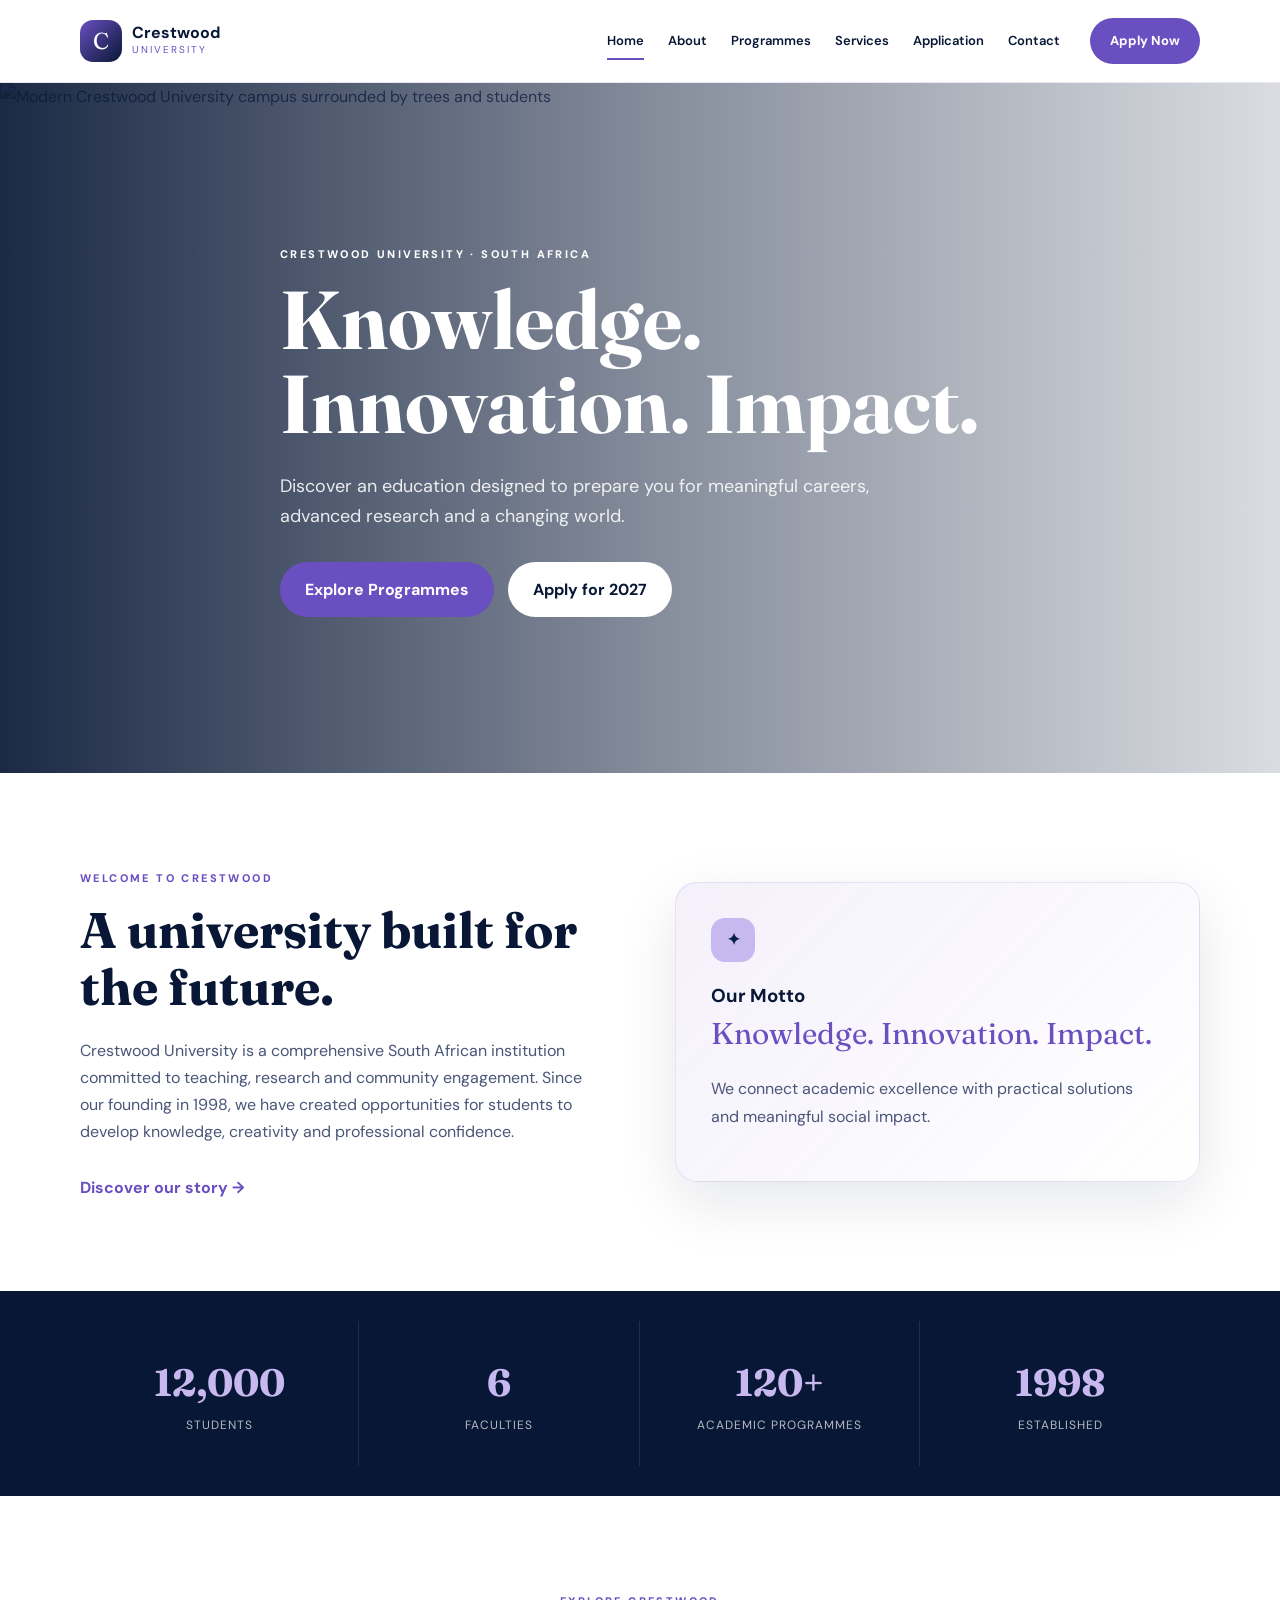
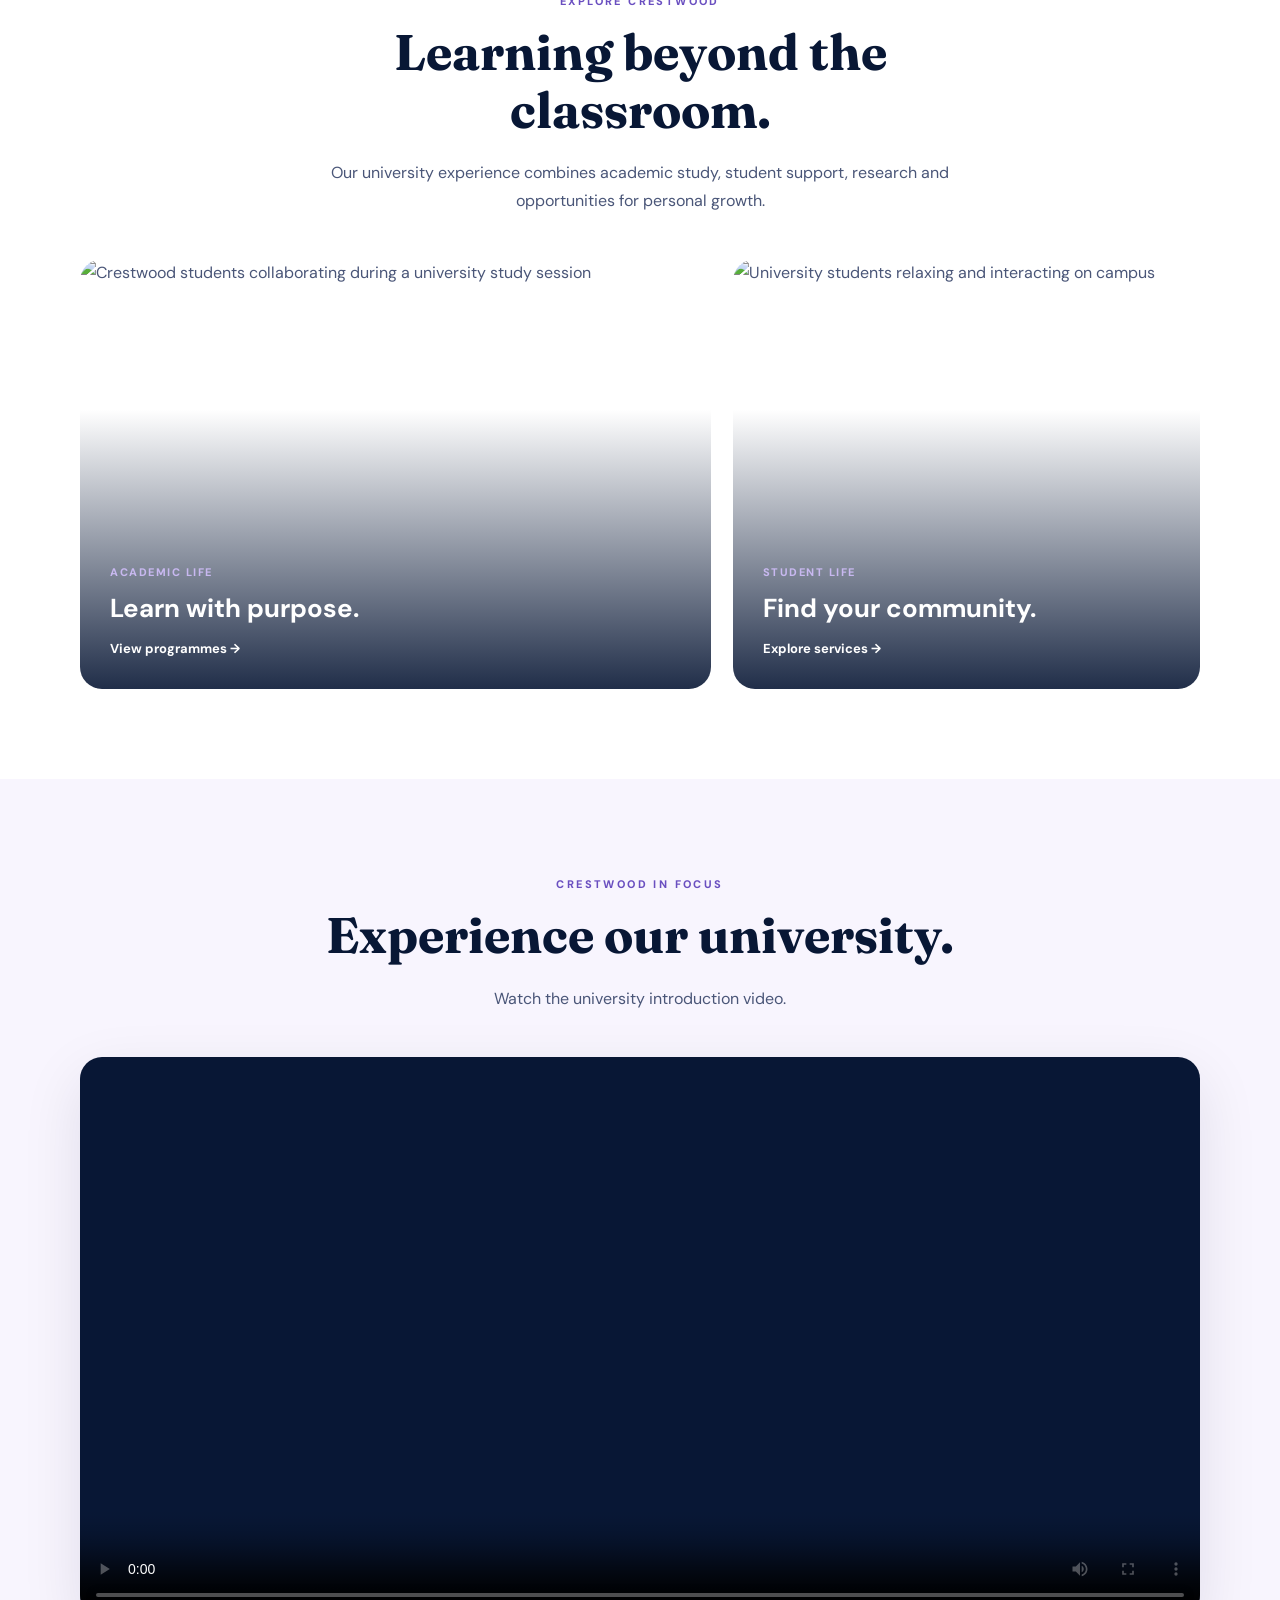
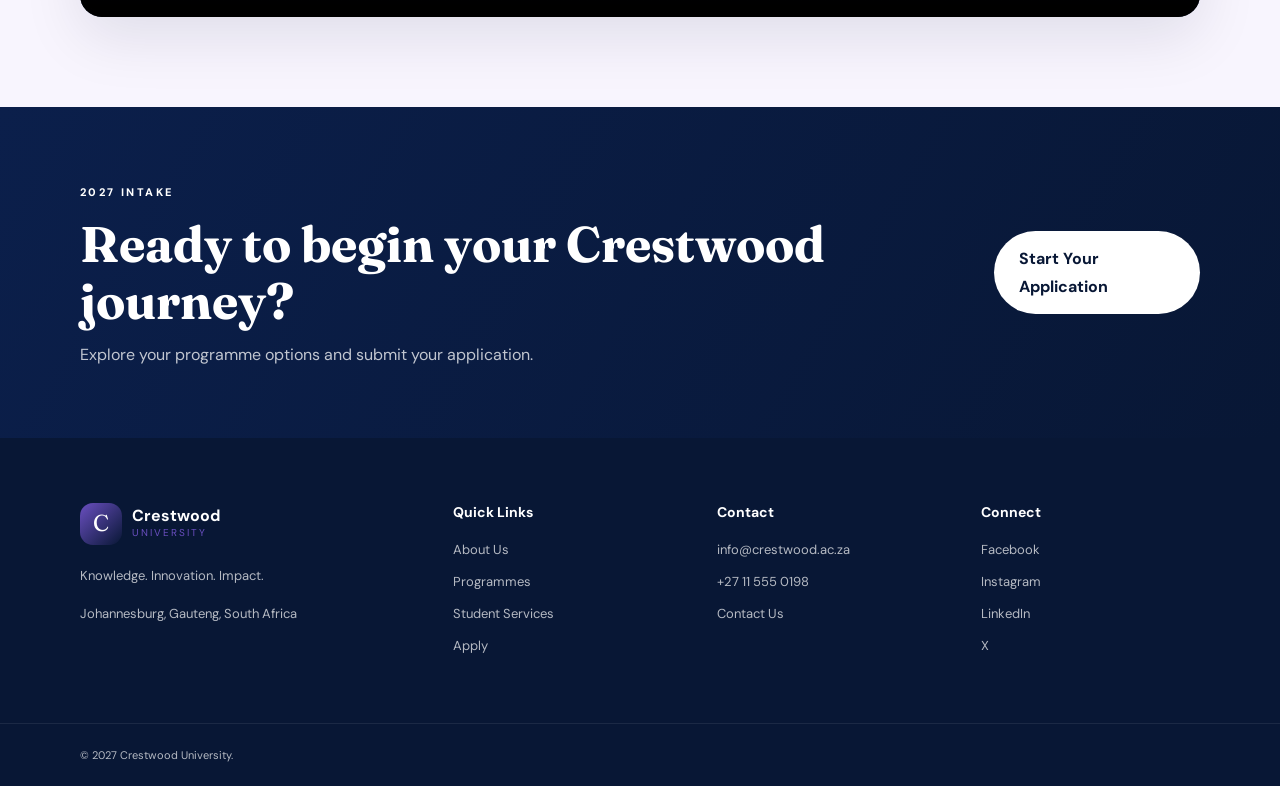
==== index.html @ b8f3748f "Remove fictional wording from visible site copy" ====
<!DOCTYPE html>
<html lang="en">
<head>
    <meta charset="UTF-8">
    <meta name="viewport" content="width=device-width, initial-scale=1.0">
    <meta name="description" content="Crestwood University - Knowledge. Innovation. Impact.">
    <title>Crestwood University | Home</title>
    <link rel="stylesheet" href="style.css">
</head>
<body>

<header class="site-header">
    <div class="container nav-container">
        <a href="index.html" class="logo">
            <span class="logo-mark">C</span>
            <span>
                <strong>Crestwood</strong>
                <small>University</small>
            </span>
        </a>

        <nav class="main-nav" aria-label="Main navigation">
            <a href="index.html" class="active">Home</a>
            <a href="about.html">About</a>
            <a href="programmes.html">Programmes</a>
            <a href="services.html">Services</a>
            <a href="application.html">Application</a>
            <a href="contact.html">Contact</a>
        </nav>

        <a href="application.html" class="nav-cta">Apply Now</a>
    </div>
</header>

<main>

    <section class="hero">
        <img src="media/campus-hero.jpg" alt="Modern Crestwood University campus surrounded by trees and students">
        <div class="hero-overlay"></div>
        <div class="container hero-content">
            <span class="eyebrow">CRESTWOOD UNIVERSITY · SOUTH AFRICA</span>
            <h1>Knowledge.<br>Innovation. Impact.</h1>
            <p>Discover an education designed to prepare you for meaningful careers, advanced research and a changing world.</p>
            <div class="hero-actions">
                <a href="programmes.html" class="button button-primary">Explore Programmes</a>
                <a href="application.html" class="button button-light">Apply for 2027</a>
            </div>
        </div>
    </section>

    <section class="intro-section section-padding">
        <div class="container two-column">
            <div>
                <span class="eyebrow purple-text">WELCOME TO CRESTWOOD</span>
                <h2>A university built for the future.</h2>
                <p>Crestwood University is a comprehensive South African institution committed to teaching, research and community engagement. Since our founding in 1998, we have created opportunities for students to develop knowledge, creativity and professional confidence.</p>
                <a href="about.html" class="text-link">Discover our story →</a>
            </div>

            <div class="glass-card highlight-card">
                <span class="card-icon">✦</span>
                <h3>Our Motto</h3>
                <p class="large-text">Knowledge. Innovation. Impact.</p>
                <p>We connect academic excellence with practical solutions and meaningful social impact.</p>
            </div>
        </div>
    </section>

    <section class="stats-section">
        <div class="container stats-grid">
            <div class="stat-card">
                <strong>12,000</strong>
                <span>Students</span>
            </div>
            <div class="stat-card">
                <strong>6</strong>
                <span>Faculties</span>
            </div>
            <div class="stat-card">
                <strong>120+</strong>
                <span>Academic Programmes</span>
            </div>
            <div class="stat-card">
                <strong>1998</strong>
                <span>Established</span>
            </div>
        </div>
    </section>

    <section class="section-padding">
        <div class="container">
            <div class="section-heading">
                <span class="eyebrow purple-text">EXPLORE CRESTWOOD</span>
                <h2>Learning beyond the classroom.</h2>
                <p>Our university experience combines academic study, student support, research and opportunities for personal growth.</p>
            </div>

            <div class="image-grid">
                <article class="image-card large-image-card">
                    <img src="media/students-programmes.jpg" alt="Crestwood students collaborating during a university study session">
                    <div class="image-card-content">
                        <span>Academic Life</span>
                        <h3>Learn with purpose.</h3>
                        <a href="programmes.html">View programmes →</a>
                    </div>
                </article>

                <article class="image-card">
                    <img src="media/student-services.jpg" alt="University students relaxing and interacting on campus">
                    <div class="image-card-content">
                        <span>Student Life</span>
                        <h3>Find your community.</h3>
                        <a href="services.html">Explore services →</a>
                    </div>
                </article>
            </div>
        </div>
    </section>

    <section class="video-section section-padding">
        <div class="container">
            <div class="section-heading">
                <span class="eyebrow purple-text">CRESTWOOD IN FOCUS</span>
                <h2>Experience our university.</h2>
                <p>Watch the university introduction video.</p>
            </div>

            <div class="video-wrapper">
                <video controls poster="media/campus-hero.jpg">
                    <source src="media/crestwood-intro.mp4" type="video/mp4">
                    Your browser does not support HTML5 video. Please use a modern browser to view this content.
                </video>
            </div>
        </div>
    </section>

    <section class="cta-section">
        <div class="container cta-content">
            <div>
                <span class="eyebrow">2027 INTAKE</span>
                <h2>Ready to begin your Crestwood journey?</h2>
                <p>Explore your programme options and submit your application.</p>
            </div>
            <a href="application.html" class="button button-light">Start Your Application</a>
        </div>
    </section>

</main>

<footer class="site-footer">
    <div class="container footer-grid">
        <div>
            <a href="index.html" class="logo footer-logo">
                <span class="logo-mark">C</span>
                <span>
                    <strong>Crestwood</strong>
                    <small>University</small>
                </span>
            </a>
            <p>Knowledge. Innovation. Impact.</p>
            <p>Johannesburg, Gauteng, South Africa</p>
        </div>

        <div>
            <h3>Quick Links</h3>
            <a href="about.html">About Us</a>
            <a href="programmes.html">Programmes</a>
            <a href="services.html">Student Services</a>
            <a href="application.html">Apply</a>
        </div>

        <div>
            <h3>Contact</h3>
            <a href="mailto:info@crestwood.ac.za">info@crestwood.ac.za</a>
            <a href="tel:+27115550198">+27 11 555 0198</a>
            <a href="contact.html">Contact Us</a>
        </div>

        <div>
            <h3>Connect</h3>
            <a href="#" aria-label="Crestwood University Facebook">Facebook</a>
            <a href="#" aria-label="Crestwood University Instagram">Instagram</a>
            <a href="#" aria-label="Crestwood University LinkedIn">LinkedIn</a>
            <a href="#" aria-label="Crestwood University X">X</a>
        </div>
    </div>

    <div class="footer-bottom">
        <div class="container">
            <p>&copy; 2027 Crestwood University.</p>
        </div>
    </div>
</footer>

<script src="script.js"></script>
</body>
</html>
---- style.css ----
@import url('https://fonts.googleapis.com/css2?family=DM+Sans:wght@400;500;600;700;800&family=Fraunces:opsz,wght@9..144,600;9..144,700&display=swap');

:root {
    --navy-900: #081735;
    --navy-800: #0B1F4B;
    --navy-700: #1B3A80;

    --lilac-300: #C8B8F0;
    --lilac-200: #DDD2F7;
    --lilac-100: #EFEAFB;
    --lilac-50: #F8F5FE;

    --violet-600: #6A4FC0;
    --white: #FFFFFF;
    --muted: #4A5678;
    --error: #9E1A2D;
    --error-bg: #FDF2F2;
    --success: #12643E;
    --success-bg: #F0FDF4;

    --font-serif: "Fraunces", Georgia, serif;
    --font-sans: "DM Sans", -apple-system, BlinkMacSystemFont, "Segoe UI", Roboto, sans-serif;

    --text: var(--muted);
    --border: rgba(106, 79, 192, 0.14);
    --shadow: 0 20px 60px rgba(8, 23, 53, 0.10);
    --radius: 22px;
    --transition: 0.3s ease;
}

* {
    margin: 0;
    padding: 0;
    box-sizing: border-box;
}

html {
    scroll-behavior: smooth;
}

body {
    font-family: var(--font-sans);
    color: var(--text);
    background: var(--white);
    line-height: 1.7;
}

img {
    display: block;
    width: 100%;
}

a {
    color: inherit;
    text-decoration: none;
}

button,
input,
select,
textarea {
    font: inherit;
}

.container {
    width: min(1120px, calc(100% - 40px));
    margin: 0 auto;
}

.site-header {
    position: sticky;
    top: 0;
    z-index: 1000;
    background: rgba(255, 255, 255, 0.92);
    backdrop-filter: blur(18px);
    border-bottom: 1px solid var(--border);
}

.nav-container {
    min-height: 82px;
    display: flex;
    align-items: center;
    gap: 30px;
}

.logo {
    display: flex;
    align-items: center;
    gap: 10px;
    color: var(--navy-900);
    margin-right: auto;
}

.logo-mark {
    width: 42px;
    height: 42px;
    display: grid;
    place-items: center;
    border-radius: 13px;
    color: var(--white);
    background: linear-gradient(135deg, var(--violet-600), var(--navy-900));
    font-family: var(--font-serif);
    font-size: 23px;
}

.logo strong,
.logo small {
    display: block;
}

.logo strong {
    font-size: 16px;
    line-height: 1.1;
}

.logo small {
    font-size: 10px;
    text-transform: uppercase;
    letter-spacing: 2px;
    color: var(--violet-600);
}

.main-nav {
    display: flex;
    align-items: center;
    gap: 24px;
}

.main-nav a {
    font-size: 13px;
    font-weight: 600;
    color: var(--navy-900);
    position: relative;
    padding: 30px 0;
}

.main-nav a::after {
    content: "";
    position: absolute;
    left: 0;
    right: 0;
    bottom: 22px;
    height: 2px;
    background: var(--violet-600);
    transform: scaleX(0);
    transition: var(--transition);
}

.main-nav a:hover::after,
.main-nav a.active::after {
    transform: scaleX(1);
}

.nav-cta,
.button {
    display: inline-flex;
    align-items: center;
    justify-content: center;
    border-radius: 999px;
    font-weight: 700;
    transition: var(--transition);
    cursor: pointer;
}

.nav-cta {
    background: var(--violet-600);
    color: var(--white);
    padding: 12px 20px;
    font-size: 13px;
}

.nav-cta:hover,
.button-primary:hover {
    background: var(--navy-800);
    transform: translateY(-2px);
}

.hero {
    position: relative;
    min-height: 690px;
    display: flex;
    align-items: center;
    overflow: hidden;
}

.hero > img {
    position: absolute;
    inset: 0;
    width: 100%;
    height: 100%;
    object-fit: cover;
}

.hero-overlay {
    position: absolute;
    inset: 0;
    background: linear-gradient(90deg, rgba(8, 23, 53, 0.92), rgba(8, 23, 53, 0.5), rgba(8, 23, 53, 0.15));
}

.hero-content {
    position: relative;
    z-index: 2;
    color: var(--white);
    max-width: 720px;
}

.eyebrow {
    display: inline-block;
    margin-bottom: 14px;
    font-size: 11px;
    font-weight: 800;
    letter-spacing: 2.4px;
    text-transform: uppercase;
}

.purple-text {
    color: var(--violet-600);
}

.hero h1,
.page-hero h1 {
    font-family: var(--font-serif);
    font-size: clamp(48px, 7vw, 82px);
    line-height: 1.03;
    margin-bottom: 24px;
}

.hero p {
    max-width: 620px;
    font-size: 18px;
    color: rgba(255, 255, 255, 0.88);
    margin-bottom: 30px;
}

.hero-actions,
.form-actions {
    display: flex;
    flex-wrap: wrap;
    gap: 14px;
}

.button {
    padding: 14px 25px;
    border: 0;
}

.button-primary {
    color: var(--white);
    background: var(--violet-600);
}

.button-light {
    color: var(--navy-900);
    background: var(--white);
}

.button-secondary {
    color: var(--navy-900);
    background: var(--lilac-50);
}

.button-secondary:hover {
    background: var(--lilac-300);
}

.section-padding {
    padding: 90px 0;
}

.intro-section {
    background: var(--white);
}

.two-column {
    display: grid;
    grid-template-columns: 1fr 1fr;
    gap: 70px;
    align-items: center;
}

h2 {
    color: var(--navy-900);
    font-family: var(--font-serif);
    font-size: clamp(34px, 4vw, 50px);
    line-height: 1.15;
    margin-bottom: 20px;
}

h3 {
    color: var(--navy-900);
    line-height: 1.3;
}

p {
    margin-bottom: 16px;
}

.text-link {
    display: inline-block;
    color: var(--violet-600);
    font-weight: 700;
    margin-top: 12px;
}

.glass-card {
    background: rgba(255, 255, 255, 0.65);
    border: 1px solid rgba(106, 79, 192, 0.15);
    box-shadow: var(--shadow);
    backdrop-filter: blur(18px);
    border-radius: var(--radius);
    padding: 35px;
}

.highlight-card {
    background: linear-gradient(135deg, rgba(243, 239, 251, 0.9), rgba(255, 255, 255, 0.8));
}

.card-icon {
    display: inline-grid;
    place-items: center;
    width: 44px;
    height: 44px;
    border-radius: 14px;
    background: var(--lilac-300);
    color: var(--navy-800);
    font-weight: 800;
    margin-bottom: 22px;
}

.large-text {
    color: var(--violet-600);
    font-family: var(--font-serif);
    font-size: 30px;
}

.stats-section {
    padding: 30px 0;
    background: var(--navy-900);
}

.stats-grid {
    display: grid;
    grid-template-columns: repeat(4, 1fr);
    gap: 1px;
}

.stat-card {
    text-align: center;
    color: var(--white);
    padding: 30px;
    border-right: 1px solid rgba(255, 255, 255, 0.1);
}

.stat-card:last-child {
    border-right: 0;
}

.stat-card strong,
.stat-card span {
    display: block;
}

.stat-card strong {
    font-family: var(--font-serif);
    font-size: 38px;
    color: var(--lilac-300);
}

.stat-card span {
    font-size: 12px;
    text-transform: uppercase;
    letter-spacing: 1px;
    color: rgba(255, 255, 255, 0.7);
}

.section-heading {
    max-width: 700px;
    margin: 0 auto 45px;
    text-align: center;
}

.left-heading {
    text-align: left;
    margin-left: 0;
    margin-bottom: 30px;
}

.image-grid {
    display: grid;
    grid-template-columns: 1.35fr 1fr;
    gap: 22px;
}

.image-card {
    position: relative;
    min-height: 430px;
    overflow: hidden;
    border-radius: var(--radius);
}

.image-card img {
    height: 100%;
    object-fit: cover;
    transition: transform 0.5s ease;
}

.image-card:hover img {
    transform: scale(1.04);
}

.image-card::after {
    content: "";
    position: absolute;
    inset: 0;
    background: linear-gradient(transparent 35%, rgba(8, 23, 53, 0.9));
}

.image-card-content {
    position: absolute;
    z-index: 2;
    left: 30px;
    right: 30px;
    bottom: 28px;
    color: var(--white);
}

.image-card-content span {
    color: var(--lilac-300);
    font-size: 11px;
    text-transform: uppercase;
    letter-spacing: 1.5px;
    font-weight: 800;
}

.image-card-content h3 {
    color: var(--white);
    font-size: 26px;
    margin: 8px 0;
}

.image-card-content a {
    font-size: 13px;
    font-weight: 700;
}

.video-section {
    background: var(--lilac-50);
}

.video-wrapper {
    overflow: hidden;
    border-radius: var(--radius);
    box-shadow: var(--shadow);
    background: var(--navy-900);
}

.video-wrapper video {
    width: 100%;
    display: block;
    max-height: 600px;
}

.cta-section {
    background: linear-gradient(120deg, var(--navy-800), var(--navy-900));
    color: var(--white);
    padding: 70px 0;
}

.cta-content {
    display: flex;
    align-items: center;
    justify-content: space-between;
    gap: 40px;
}

.cta-content h2 {
    color: var(--white);
    margin-bottom: 10px;
}

.cta-content p {
    color: rgba(255, 255, 255, 0.75);
    margin-bottom: 0;
}

.page-hero {
    padding: 130px 0 110px;
    color: var(--white);
    background:
            radial-gradient(circle at 80% 20%, rgba(217, 200, 243, 0.35), transparent 30%),
            linear-gradient(135deg, var(--navy-900), var(--navy-800));
}

.page-hero h1 {
    font-size: clamp(44px, 6vw, 70px);
    max-width: 850px;
}

.page-hero p {
    max-width: 650px;
    color: rgba(255, 255, 255, 0.78);
    font-size: 17px;
}

.rounded-image {
    overflow: hidden;
    border-radius: var(--radius);
    box-shadow: var(--shadow);
}

.rounded-image img {
    aspect-ratio: 4 / 3;
    object-fit: cover;
}

.soft-section {
    background: var(--lilac-50);
}

.mission-grid,
.faculty-grid,
.card-grid {
    display: grid;
    gap: 22px;
}

.mission-grid {
    grid-template-columns: repeat(3, 1fr);
}

.faculty-grid {
    grid-template-columns: repeat(3, 1fr);
}

.faculty-card {
    padding: 30px;
    border: 1px solid var(--border);
    border-radius: var(--radius);
    background: var(--white);
    transition: var(--transition);
}

.faculty-card:hover,
.service-card:hover {
    transform: translateY(-5px);
    box-shadow: var(--shadow);
}

.faculty-card span,
.service-number {
    color: var(--violet-600);
    font-weight: 800;
    font-size: 12px;
}

.faculty-card h3 {
    margin: 18px 0 10px;
    font-size: 20px;
}

.faculty-card p {
    color: var(--muted);
    font-size: 14px;
}

.table-wrapper {
    overflow-x: auto;
    border-radius: var(--radius);
    box-shadow: var(--shadow);
}

table {
    width: 100%;
    border-collapse: collapse;
    background: var(--white);
    min-width: 850px;
}

caption {
    position: absolute;
    width: 1px;
    height: 1px;
    padding: 0;
    margin: -1px;
    overflow: hidden;
    clip: rect(0, 0, 0, 0);
    white-space: nowrap;
    border: 0;
}

th,
td {
    padding: 17px 18px;
    text-align: left;
    border-bottom: 1px solid var(--border);
}

th {
    background: var(--navy-900);
    color: var(--white);
    font-size: 12px;
    text-transform: uppercase;
    letter-spacing: 0.7px;
}

td {
    font-size: 14px;
}

tbody tr:hover {
    background: var(--lilac-50);
}

.four-columns {
    grid-template-columns: repeat(4, 1fr);
}

.service-grid {
    display: grid;
    grid-template-columns: repeat(3, 1fr);
    gap: 22px;
}

.service-card {
    padding: 35px;
    border-radius: var(--radius);
    background: var(--white);
    border: 1px solid var(--border);
    transition: var(--transition);
}

.service-card h3 {
    margin: 14px 0;
}

.service-card p {
    color: var(--muted);
    font-size: 14px;
}

.service-card a {
    color: var(--violet-600);
    font-size: 13px;
    font-weight: 700;
}

.external-links-section {
    background: var(--white);
}

.link-list {
    display: grid;
    gap: 12px;
}

.link-list a {
    display: flex;
    align-items: center;
    justify-content: space-between;
    padding: 22px 25px;
    border-radius: 15px;
    background: var(--lilac-50);
    color: var(--navy-900);
    font-weight: 700;
    transition: var(--transition);
}

.link-list a:hover {
    background: var(--lilac-300);
    transform: translateX(5px);
}

.application-layout {
    display: grid;
    grid-template-columns: 0.75fr 1.25fr;
    gap: 45px;
    align-items: start;
}

.application-intro > img {
    border-radius: var(--radius);
    aspect-ratio: 4 / 3;
    object-fit: cover;
    margin-bottom: 25px;
}

.check-list {
    list-style: none;
    display: grid;
    gap: 12px;
}

.check-list li {
    padding-left: 28px;
    position: relative;
}

.check-list li::before {
    content: "✓";
    position: absolute;
    left: 0;
    color: var(--violet-600);
    font-weight: 800;
}

.form-card {
    background: var(--white);
    border: 1px solid var(--border);
    border-radius: var(--radius);
    padding: 40px;
    box-shadow: var(--shadow);
}

fieldset {
    border: 0;
    padding: 0;
    margin: 0 0 35px;
}

legend {
    width: 100%;
    padding-bottom: 12px;
    margin-bottom: 22px;
    border-bottom: 1px solid var(--border);
    color: var(--navy-900);
    font-family: var(--font-serif);
    font-size: 25px;
    font-weight: 700;
}

.form-grid {
    display: grid;
    grid-template-columns: repeat(2, 1fr);
    gap: 20px;
}

.form-group {
    display: flex;
    flex-direction: column;
}

.full-width {
    grid-column: 1 / -1;
}

.form-group label,
.field-description {
    color: var(--navy-900);
    font-size: 13px;
    font-weight: 700;
    margin-bottom: 8px;
}

input,
select,
textarea {
    width: 100%;
    border: 1px solid rgba(8, 23, 53, 0.14);
    border-radius: 12px;
    padding: 13px 15px;
    background: #F8F5FE;
    color: var(--text);
    outline: none;
    transition: var(--transition);
}

input:focus,
select:focus,
textarea:focus {
    border-color: var(--violet-600);
    box-shadow: 0 0 0 4px rgba(106, 79, 192, 0.1);
}

textarea {
    resize: vertical;
}

.radio-group,
.checkbox-group {
    display: flex;
    flex-wrap: wrap;
    gap: 15px 25px;
}

.radio-group label,
.checkbox-group label {
    display: flex;
    align-items: center;
    gap: 8px;
    font-size: 14px;
    cursor: pointer;
}

.radio-group input,
.checkbox-group input {
    width: auto;
}

.error-message {
    min-height: 18px;
    color: #9E1A2D;
    font-size: 12px;
    margin-top: 5px;
}

.form-message {
    display: none;
    padding: 16px 18px;
    margin-bottom: 20px;
    border-radius: 12px;
    font-size: 14px;
    font-weight: 600;
}

.form-message.success {
    display: block;
    color: #12643E;
    background: #F0FDF4;
    border: 1px solid #C8B8F0;
}

.form-message.error {
    display: block;
    color: #9E1A2D;
    background: #FDF2F2;
    border: 1px solid #DDD2F7;
}

.contact-grid {
    display: grid;
    grid-template-columns: 1fr 1fr;
    gap: 70px;
    align-items: center;
}

.contact-details {
    display: grid;
    gap: 25px;
    margin-top: 35px;
}

.contact-details div {
    padding-bottom: 20px;
    border-bottom: 1px solid var(--border);
}

.contact-details span,
.contact-details strong,
.contact-details a {
    display: block;
}

.contact-details span {
    color: var(--violet-600);
    font-size: 11px;
    text-transform: uppercase;
    letter-spacing: 1.5px;
    font-weight: 800;
    margin-bottom: 5px;
}

.contact-details strong,
.contact-details a {
    color: var(--navy-900);
}

.contact-details a:hover {
    color: var(--violet-600);
}

.narrow-container {
    max-width: 850px;
}

.site-footer {
    background: var(--navy-900);
    color: rgba(255, 255, 255, 0.7);
    padding-top: 65px;
}

.footer-grid {
    display: grid;
    grid-template-columns: 1.5fr 1fr 1fr 1fr;
    gap: 45px;
    padding-bottom: 55px;
}

.footer-logo {
    color: var(--white);
    margin-bottom: 20px;
}

.site-footer h3 {
    color: var(--white);
    font-size: 14px;
    margin-bottom: 18px;
}

.site-footer p {
    font-size: 13px;
}

.site-footer > .container a:not(.logo) {
    display: block;
    font-size: 13px;
    margin-bottom: 10px;
}

.site-footer > .container a:not(.logo):hover {
    color: var(--lilac-300);
}

.footer-bottom {
    padding: 22px 0;
    border-top: 1px solid rgba(255, 255, 255, 0.08);
}

.footer-bottom p {
    margin: 0;
    font-size: 11px;
}

@media (max-width: 1000px) {
    .main-nav {
        gap: 14px;
    }

    .main-nav a {
        font-size: 12px;
    }

    .nav-container {
        gap: 18px;
    }

    .service-grid,
    .faculty-grid {
        grid-template-columns: repeat(2, 1fr);
    }

    .four-columns {
        grid-template-columns: repeat(2, 1fr);
    }

    .footer-grid {
        grid-template-columns: repeat(2, 1fr);
    }
}

@media (max-width: 760px) {
    .container {
        width: min(100% - 28px, 600px);
    }

    .site-header {
        position: relative;
    }

    .nav-container {
        flex-wrap: wrap;
        padding: 16px 0;
    }

    .logo {
        margin-right: auto;
    }

    .main-nav {
        order: 3;
        width: 100%;
        overflow-x: auto;
        justify-content: flex-start;
        padding-bottom: 3px;
    }

    .main-nav a {
        white-space: nowrap;
        padding: 8px 0;
    }

    .main-nav a::after {
        bottom: 0;
    }

    .nav-cta {
        padding: 10px 16px;
    }

    .hero {
        min-height: 610px;
    }

    .hero h1 {
        font-size: 50px;
    }

    .hero p {
        font-size: 16px;
    }

    .section-padding {
        padding: 65px 0;
    }

    .two-column,
    .contact-grid,
    .application-layout,
    .image-grid {
        grid-template-columns: 1fr;
        gap: 35px;
    }

    .stats-grid {
        grid-template-columns: repeat(2, 1fr);
    }

    .stat-card {
        border-bottom: 1px solid rgba(255, 255, 255, 0.1);
    }

    .mission-grid,
    .service-grid,
    .faculty-grid,
    .four-columns {
        grid-template-columns: 1fr;
    }

    .form-grid {
        grid-template-columns: 1fr;
    }

    .full-width {
        grid-column: auto;
    }

    .form-card {
        padding: 25px;
    }

    .cta-content {
        align-items: flex-start;
        flex-direction: column;
    }

    .footer-grid {
        grid-template-columns: 1fr;
        gap: 30px;
    }

    .page-hero {
        padding: 90px 0 80px;
    }

    .page-hero h1 {
        font-size: 48px;
    }
}

@media (max-width: 480px) {
    .hero h1 {
        font-size: 42px;
    }

    .hero-actions,
    .form-actions {
        flex-direction: column;
        align-items: stretch;
    }

    .button {
        width: 100%;
    }

    .stats-grid {
        grid-template-columns: 1fr;
    }

    .stat-card {
        border-right: 0;
    }

    .radio-group,
    .checkbox-group {
        flex-direction: column;
        gap: 12px;
    }
}
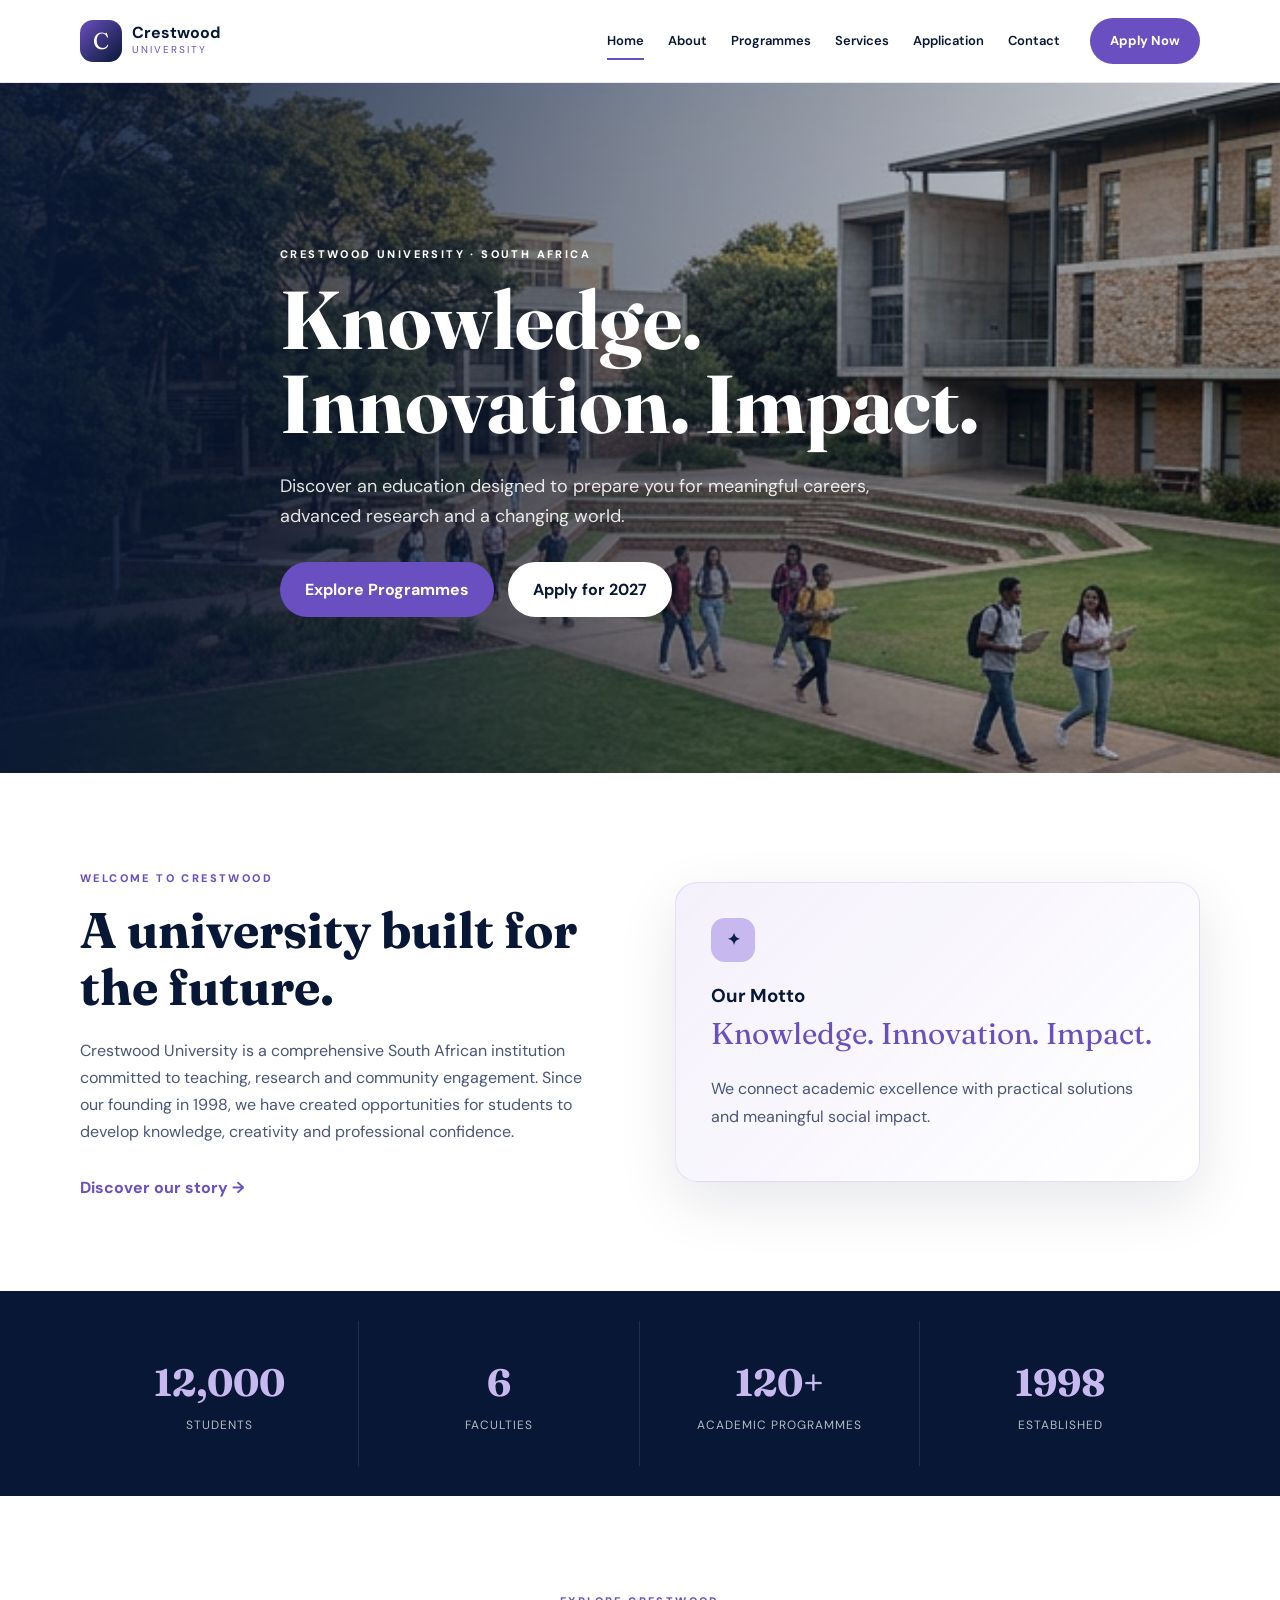
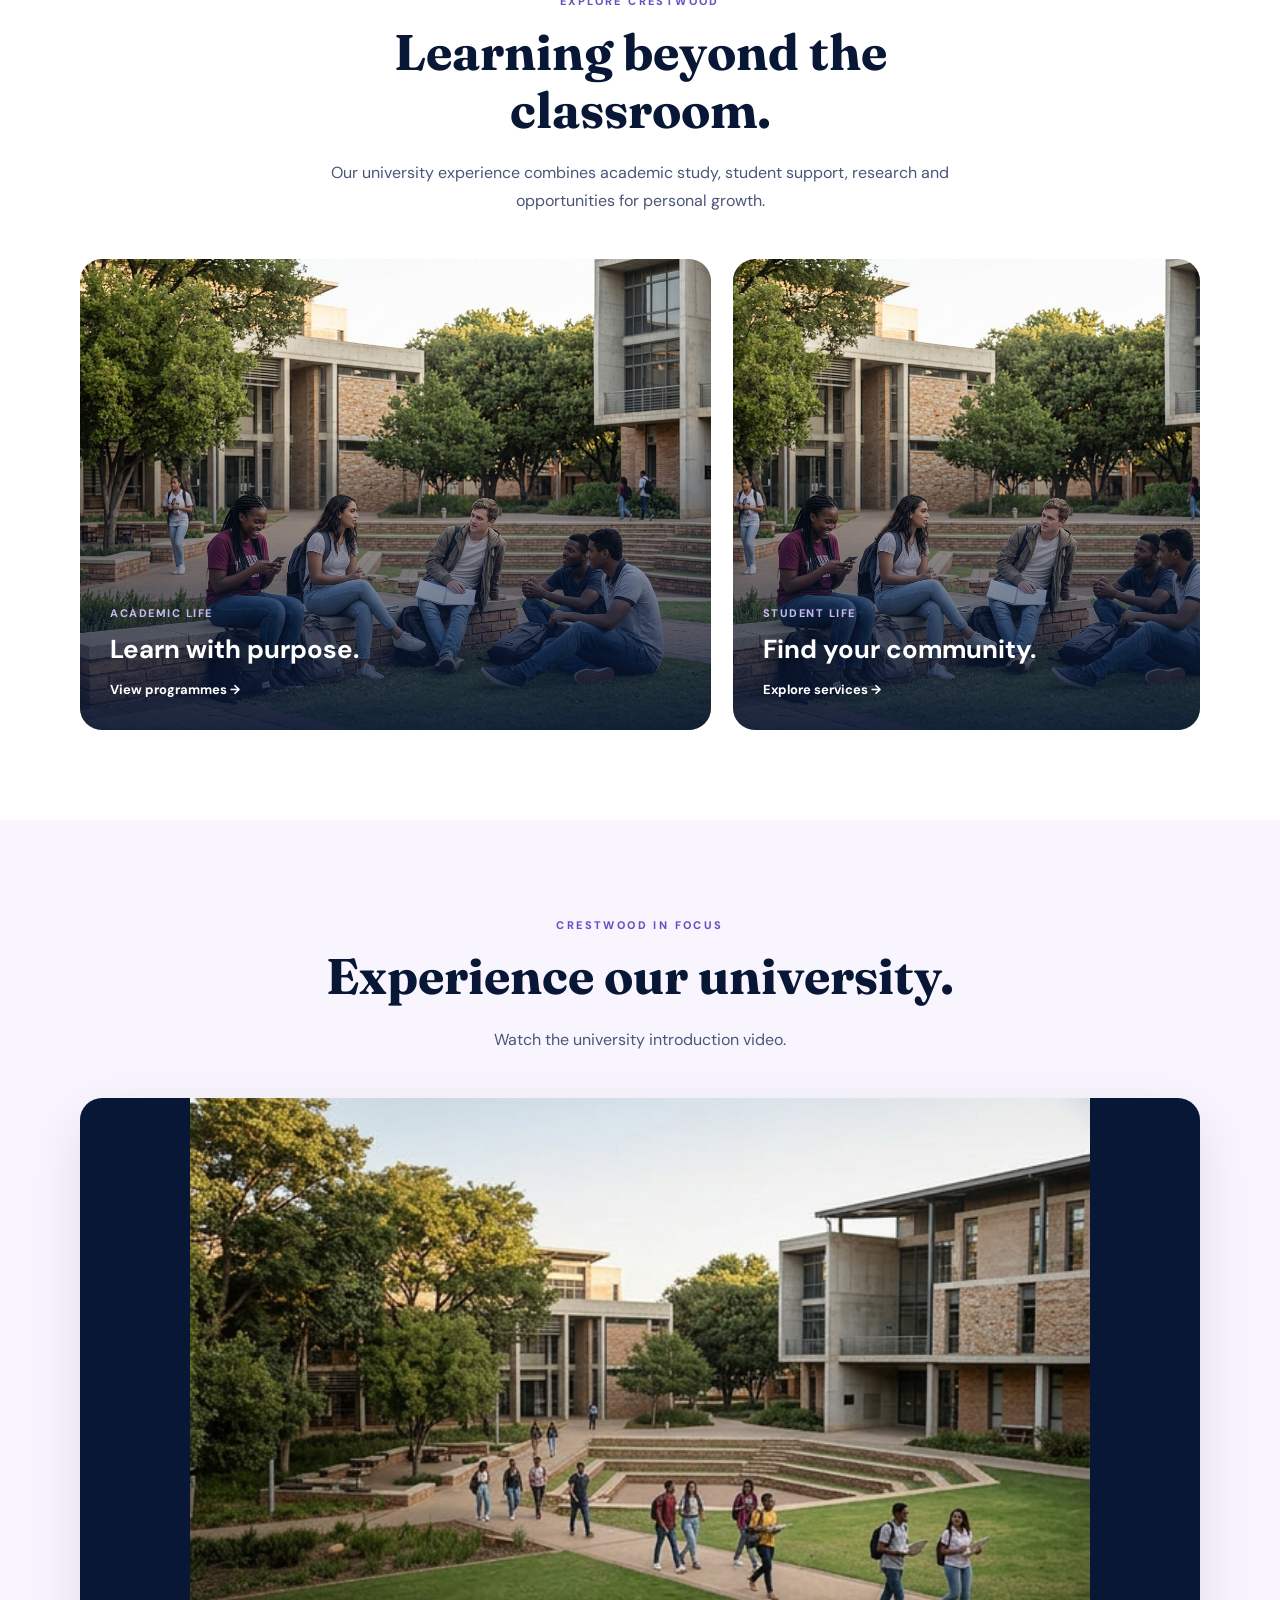
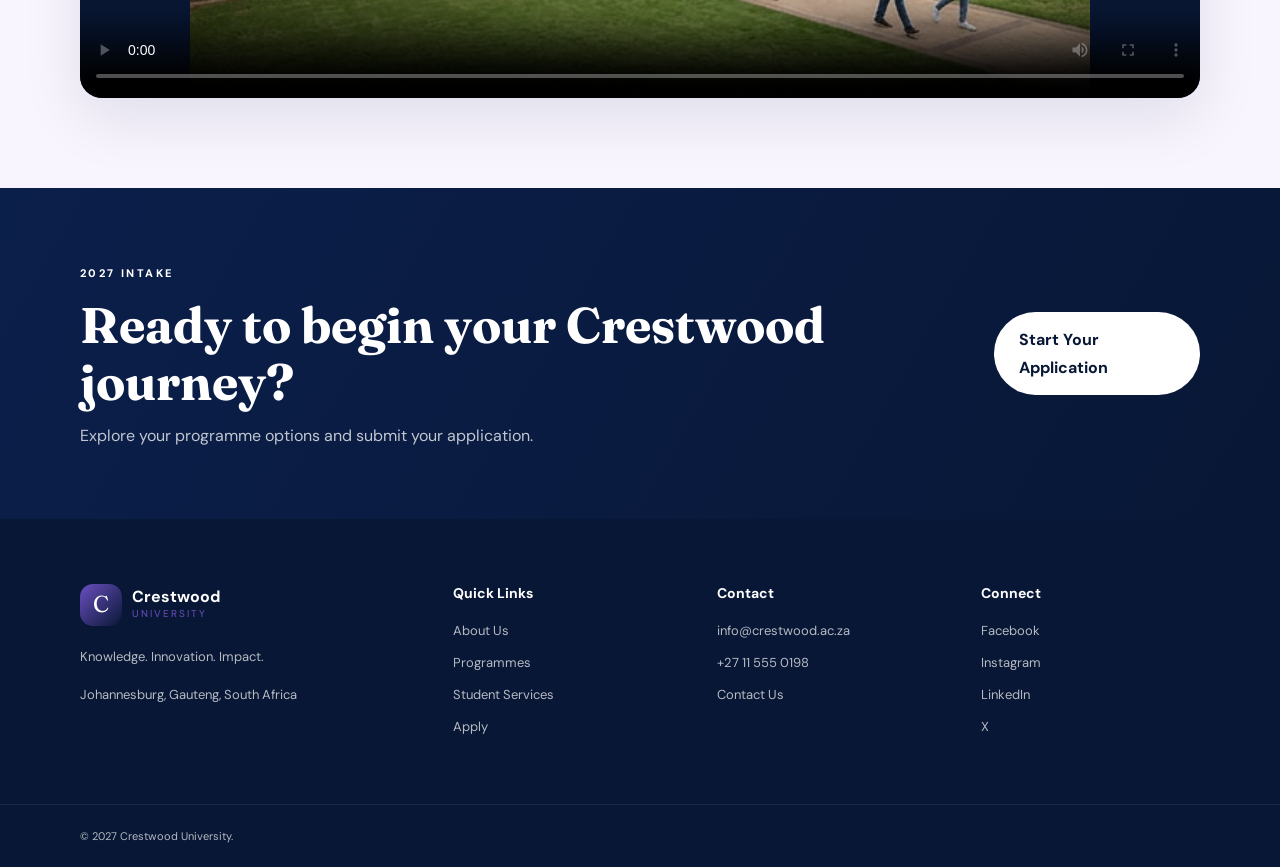
==== commit 5a3a8b2a: "Added media files" ====
--- a/index.html
+++ b/index.html
@@ -35,7 +35,7 @@
 <main>
 
     <section class="hero">
-        <img src="media/campus-hero.jpg" alt="Modern Crestwood University campus surrounded by trees and students">
+        <img src="media/campus-hero.png" alt="Modern Crestwood University campus surrounded by trees and students">
         <div class="hero-overlay"></div>
         <div class="container hero-content">
             <span class="eyebrow">CRESTWOOD UNIVERSITY · SOUTH AFRICA</span>
@@ -97,7 +97,7 @@
 
             <div class="image-grid">
                 <article class="image-card large-image-card">
-                    <img src="media/students-programmes.jpg" alt="Crestwood students collaborating during a university study session">
+                    <img src="media/student-services.png" alt="Crestwood students collaborating during a university study session">
                     <div class="image-card-content">
                         <span>Academic Life</span>
                         <h3>Learn with purpose.</h3>
@@ -106,7 +106,7 @@
                 </article>
 
                 <article class="image-card">
-                    <img src="media/student-services.jpg" alt="University students relaxing and interacting on campus">
+                    <img src="media/student-services.png" alt="University students relaxing and interacting on campus">
                     <div class="image-card-content">
                         <span>Student Life</span>
                         <h3>Find your community.</h3>
@@ -126,7 +126,7 @@
             </div>
 
             <div class="video-wrapper">
-                <video controls poster="media/campus-hero.jpg">
+                <video controls poster="media/campus-hero.png">
                     <source src="media/crestwood-intro.mp4" type="video/mp4">
                     Your browser does not support HTML5 video. Please use a modern browser to view this content.
                 </video>
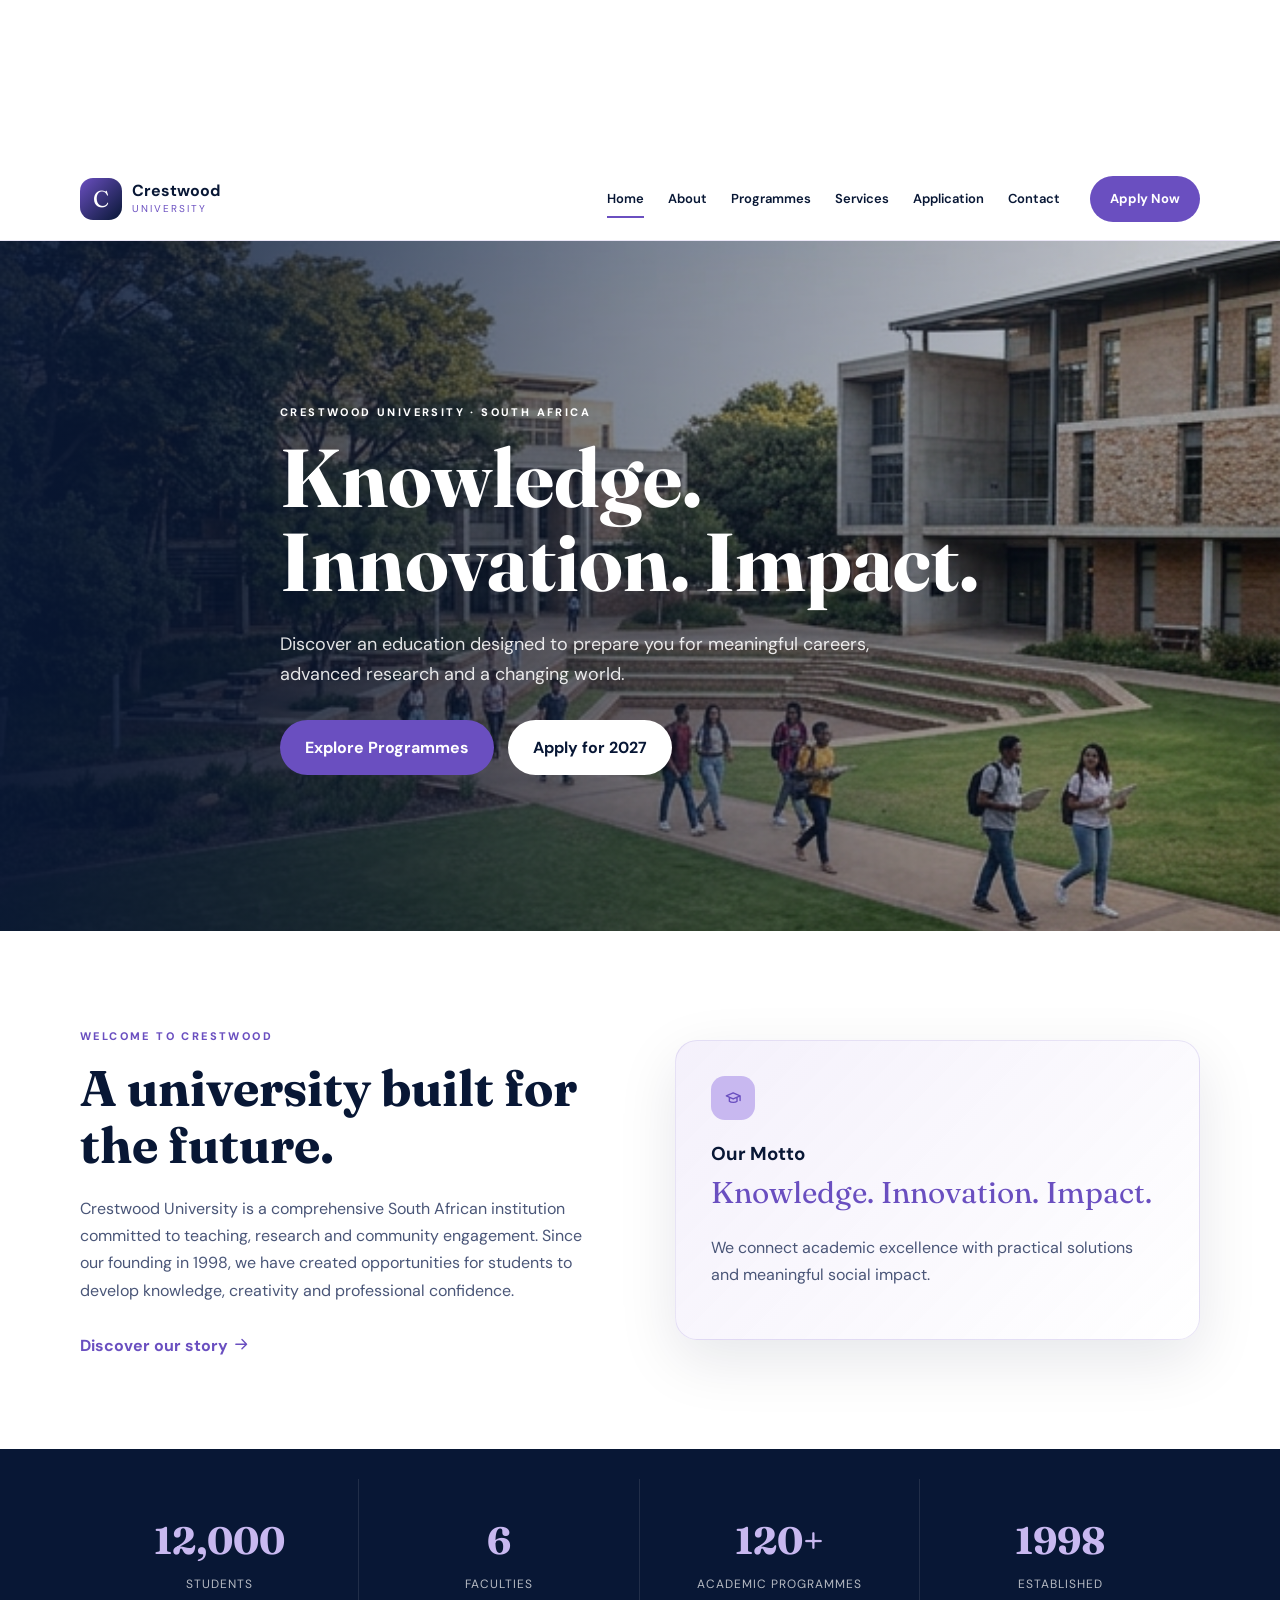
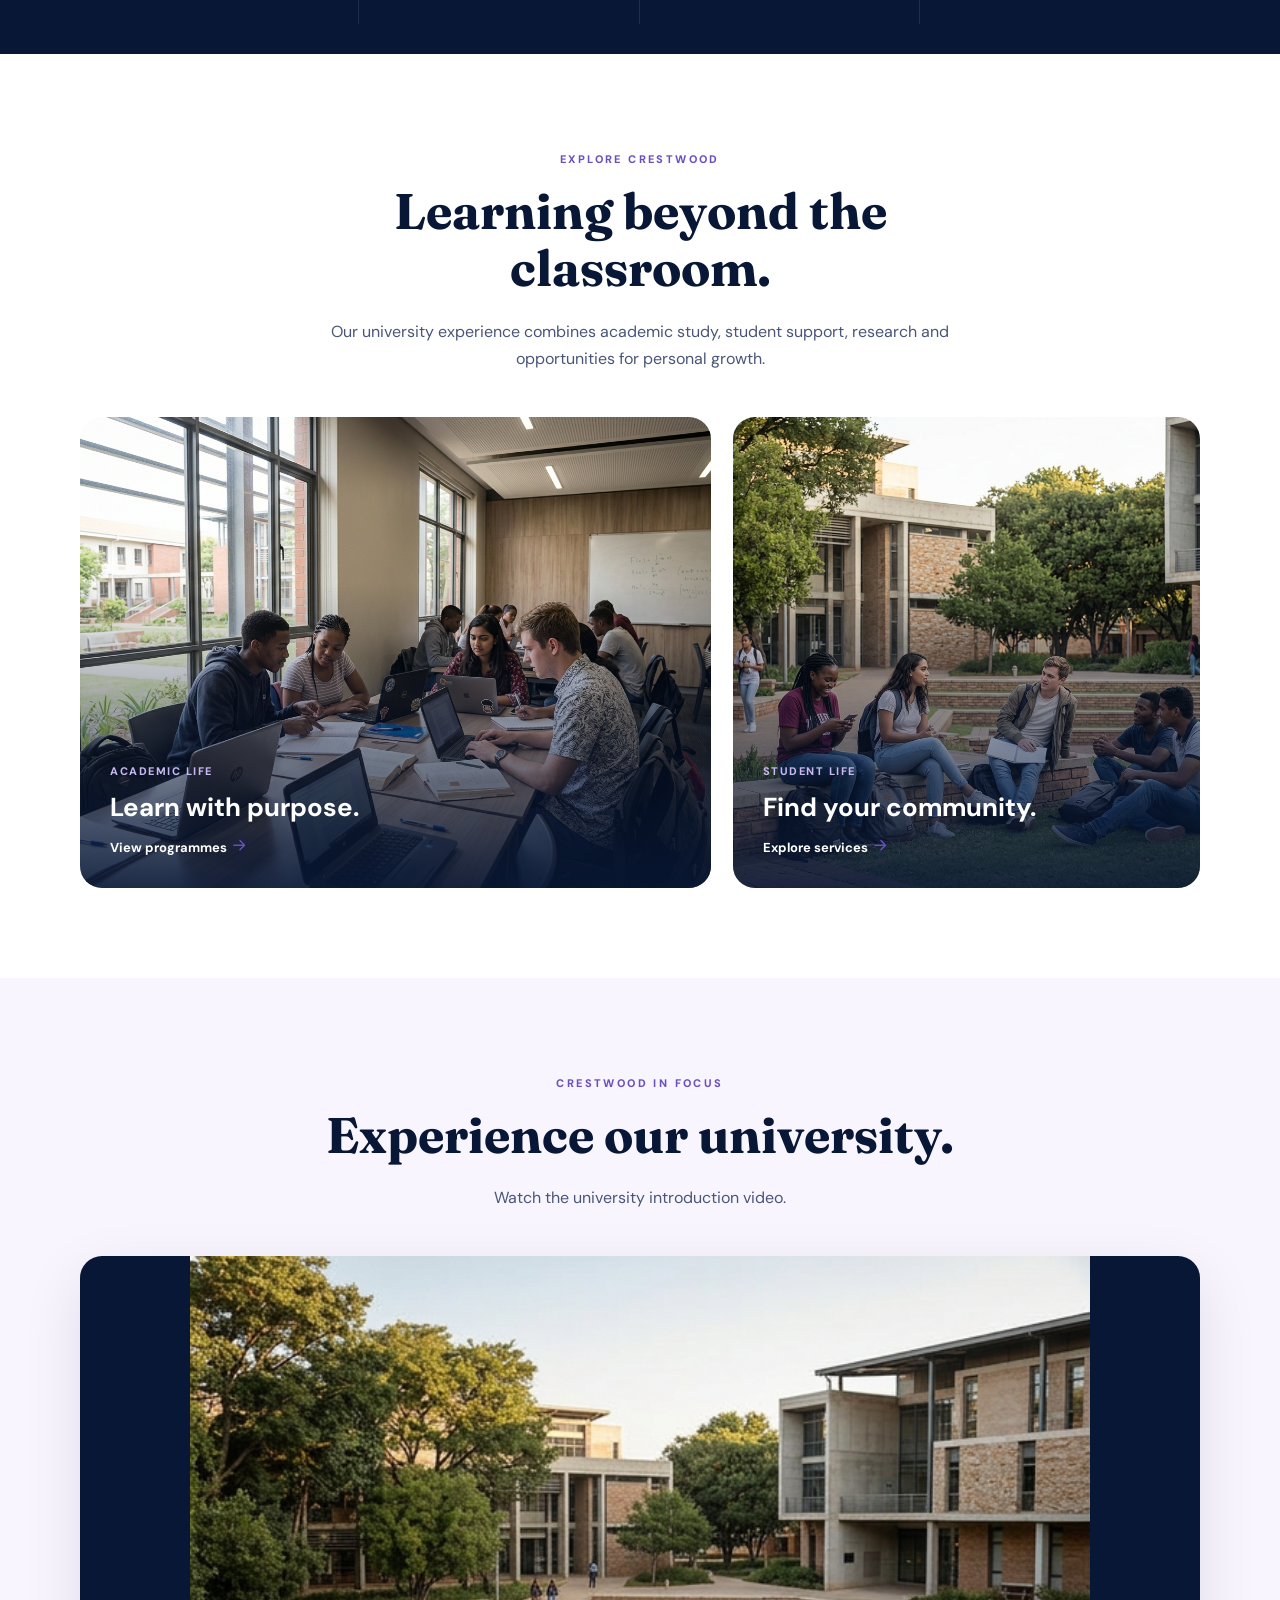
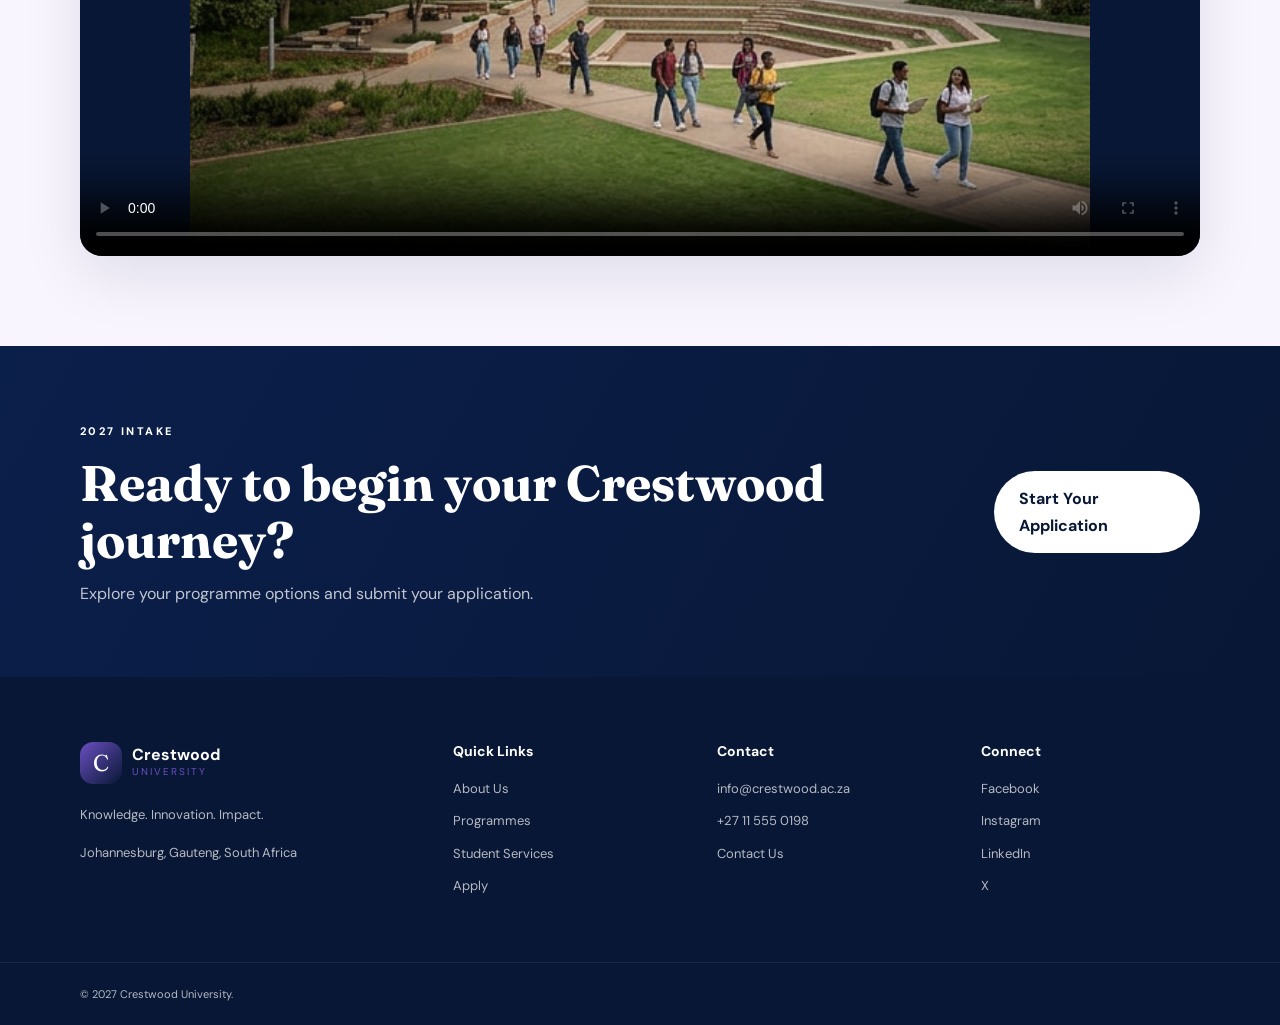
==== commit fe1a94f4: "Add favicon, icons and page polish" ====
--- a/index.html
+++ b/index.html
@@ -6,8 +6,12 @@
     <meta name="description" content="Crestwood University - Knowledge. Innovation. Impact.">
     <title>Crestwood University | Home</title>
     <link rel="stylesheet" href="style.css">
+    <link rel="icon" href="favicon.svg" type="image/svg+xml">
+    <link rel="apple-touch-icon" href="favicon.svg">
 </head>
 <body>
+
+<svg class="icon-sprite" aria-hidden="true" focusable="false"><symbol id="icon-book" viewBox="0 0 24 24"><path d="M4 5.5A2.5 2.5 0 0 1 6.5 3H20v16H6.5A2.5 2.5 0 0 0 4 21.5z"/><path d="M4 5.5v16M8 7h8M8 11h8"/></symbol><symbol id="icon-building" viewBox="0 0 24 24"><path d="M4 21V4h12v17M16 9h4v12M8 8h4M8 12h4M8 16h4M18 13h2M18 17h2"/></symbol><symbol id="icon-flask" viewBox="0 0 24 24"><path d="M9 3h6M10 3v6l-5 9a2 2 0 0 0 1.8 3h10.4A2 2 0 0 0 19 18l-5-9V3M8 15h8"/></symbol><symbol id="icon-laptop" viewBox="0 0 24 24"><rect x="5" y="4" width="14" height="11" rx="1"/><path d="M3 19h18M8 19l1-2h6l1 2"/></symbol><symbol id="icon-heart" viewBox="0 0 24 24"><path d="M20.8 8.8c0 5.5-8.8 10.2-8.8 10.2S3.2 14.3 3.2 8.8A4.8 4.8 0 0 1 12 6a4.8 4.8 0 0 1 8.8 2.8z"/></symbol><symbol id="icon-briefcase" viewBox="0 0 24 24"><rect x="3" y="7" width="18" height="13" rx="2"/><path d="M8 7V5a2 2 0 0 1 2-2h4a2 2 0 0 1 2 2v2M3 12h18M10 12v2h4v-2"/></symbol><symbol id="icon-home" viewBox="0 0 24 24"><path d="m3 11 9-8 9 8M5 10v10h14V10M9 20v-6h6v6"/></symbol><symbol id="icon-wallet" viewBox="0 0 24 24"><path d="M4 6h15a2 2 0 0 1 2 2v11H4a2 2 0 0 1-2-2V5a2 2 0 0 1 2-2h14v3"/><path d="M16 13h5"/></symbol><symbol id="icon-trophy" viewBox="0 0 24 24"><path d="M8 4h8v4a4 4 0 0 1-8 0zM8 6H4v2a4 4 0 0 0 4 4M16 6h4v2a4 4 0 0 1-4 4M12 12v5M8 21h8M9 17h6"/></symbol><symbol id="icon-graduation" viewBox="0 0 24 24"><path d="m3 9 9-4 9 4-9 4zM7 11v5c2 2 8 2 10 0v-5M21 9v6"/></symbol><symbol id="icon-location" viewBox="0 0 24 24"><path d="M20 10c0 5-8 11-8 11S4 15 4 10a8 8 0 1 1 16 0z"/><circle cx="12" cy="10" r="2.5"/></symbol><symbol id="icon-phone" viewBox="0 0 24 24"><path d="M6 3h3l2 5-2 1.5a15 15 0 0 0 5.5 5.5L16 13l5 2v3c0 1.1-.9 2-2 2C10.7 20 4 13.3 4 5a2 2 0 0 1 2-2z"/></symbol><symbol id="icon-mail" viewBox="0 0 24 24"><rect x="3" y="5" width="18" height="14" rx="2"/><path d="m4 7 8 6 8-6"/></symbol><symbol id="icon-clock" viewBox="0 0 24 24"><circle cx="12" cy="12" r="9"/><path d="M12 7v5l3 2"/></symbol><symbol id="icon-calendar" viewBox="0 0 24 24"><rect x="3" y="5" width="18" height="16" rx="2"/><path d="M7 3v4M17 3v4M3 10h18"/></symbol><symbol id="icon-user" viewBox="0 0 24 24"><circle cx="12" cy="8" r="4"/><path d="M4 21a8 8 0 0 1 16 0"/></symbol><symbol id="icon-check" viewBox="0 0 24 24"><circle cx="12" cy="12" r="9"/><path d="m8 12 3 3 5-6"/></symbol><symbol id="icon-send" viewBox="0 0 24 24"><path d="m21 3-7 18-4-8-8-4zM10 13l11-10"/></symbol><symbol id="icon-arrow" viewBox="0 0 24 24"><path d="M5 12h14M13 6l6 6-6 6"/></symbol></svg>
 
 <header class="site-header">
     <div class="container nav-container">
@@ -35,7 +39,7 @@
 <main>
 
     <section class="hero">
-        <img src="media/campus-hero.png" alt="Modern Crestwood University campus surrounded by trees and students">
+        <img src="media/campus-hero.png" alt="Contemporary university campus with landscaped grounds and students walking between academic buildings">
         <div class="hero-overlay"></div>
         <div class="container hero-content">
             <span class="eyebrow">CRESTWOOD UNIVERSITY · SOUTH AFRICA</span>
@@ -54,11 +58,11 @@
                 <span class="eyebrow purple-text">WELCOME TO CRESTWOOD</span>
                 <h2>A university built for the future.</h2>
                 <p>Crestwood University is a comprehensive South African institution committed to teaching, research and community engagement. Since our founding in 1998, we have created opportunities for students to develop knowledge, creativity and professional confidence.</p>
-                <a href="about.html" class="text-link">Discover our story →</a>
+                <a href="about.html" class="text-link">Discover our story <svg class="ui-icon" aria-hidden="true" focusable="false"><use href="#icon-arrow"></use></svg></a>
             </div>
 
             <div class="glass-card highlight-card">
-                <span class="card-icon">✦</span>
+                <span class="card-icon"><svg class="ui-icon" aria-hidden="true" focusable="false"><use href="#icon-graduation"></use></svg></span>
                 <h3>Our Motto</h3>
                 <p class="large-text">Knowledge. Innovation. Impact.</p>
                 <p>We connect academic excellence with practical solutions and meaningful social impact.</p>
@@ -97,20 +101,20 @@
 
             <div class="image-grid">
                 <article class="image-card large-image-card">
-                    <img src="media/student-services.png" alt="Crestwood students collaborating during a university study session">
+                    <img src="media/students-programmes.png" alt="Students collaborating in a contemporary university learning space">
                     <div class="image-card-content">
                         <span>Academic Life</span>
                         <h3>Learn with purpose.</h3>
-                        <a href="programmes.html">View programmes →</a>
+                        <a href="programmes.html">View programmes <svg class="ui-icon" aria-hidden="true" focusable="false"><use href="#icon-arrow"></use></svg></a>
                     </div>
                 </article>
 
                 <article class="image-card">
-                    <img src="media/student-services.png" alt="University students relaxing and interacting on campus">
+                    <img src="media/student-services.png" alt="Students spending time together in a university campus social space">
                     <div class="image-card-content">
                         <span>Student Life</span>
                         <h3>Find your community.</h3>
-                        <a href="services.html">Explore services →</a>
+                        <a href="services.html">Explore services <svg class="ui-icon" aria-hidden="true" focusable="false"><use href="#icon-arrow"></use></svg></a>
                     </div>
                 </article>
             </div>
--- a/style.css
+++ b/style.css
@@ -1084,4 +1084,14 @@
         flex-direction: column;
         gap: 12px;
     }
-}+}
+
+/* Consistent inline icon treatment */
+.ui-icon{width:1.15rem;height:1.15rem;flex:0 0 auto;display:inline-block;vertical-align:-0.18em;color:var(--violet-600);fill:none;stroke:currentColor;stroke-width:1.8;stroke-linecap:round;stroke-linejoin:round}
+.icon-heading{display:inline-flex;align-items:center;gap:.65rem}
+.icon-heading .ui-icon{width:1.35rem;height:1.35rem}
+.service-card .icon-heading{color:var(--navy-900)}
+.contact-details>div{display:grid;gap:.3rem}
+.contact-details>div>span{display:inline-flex;align-items:center;gap:.45rem}
+.link-list a{display:flex;align-items:center;justify-content:space-between;gap:1rem}
+@media (max-width:760px){.ui-icon{width:1.05rem;height:1.05rem}}
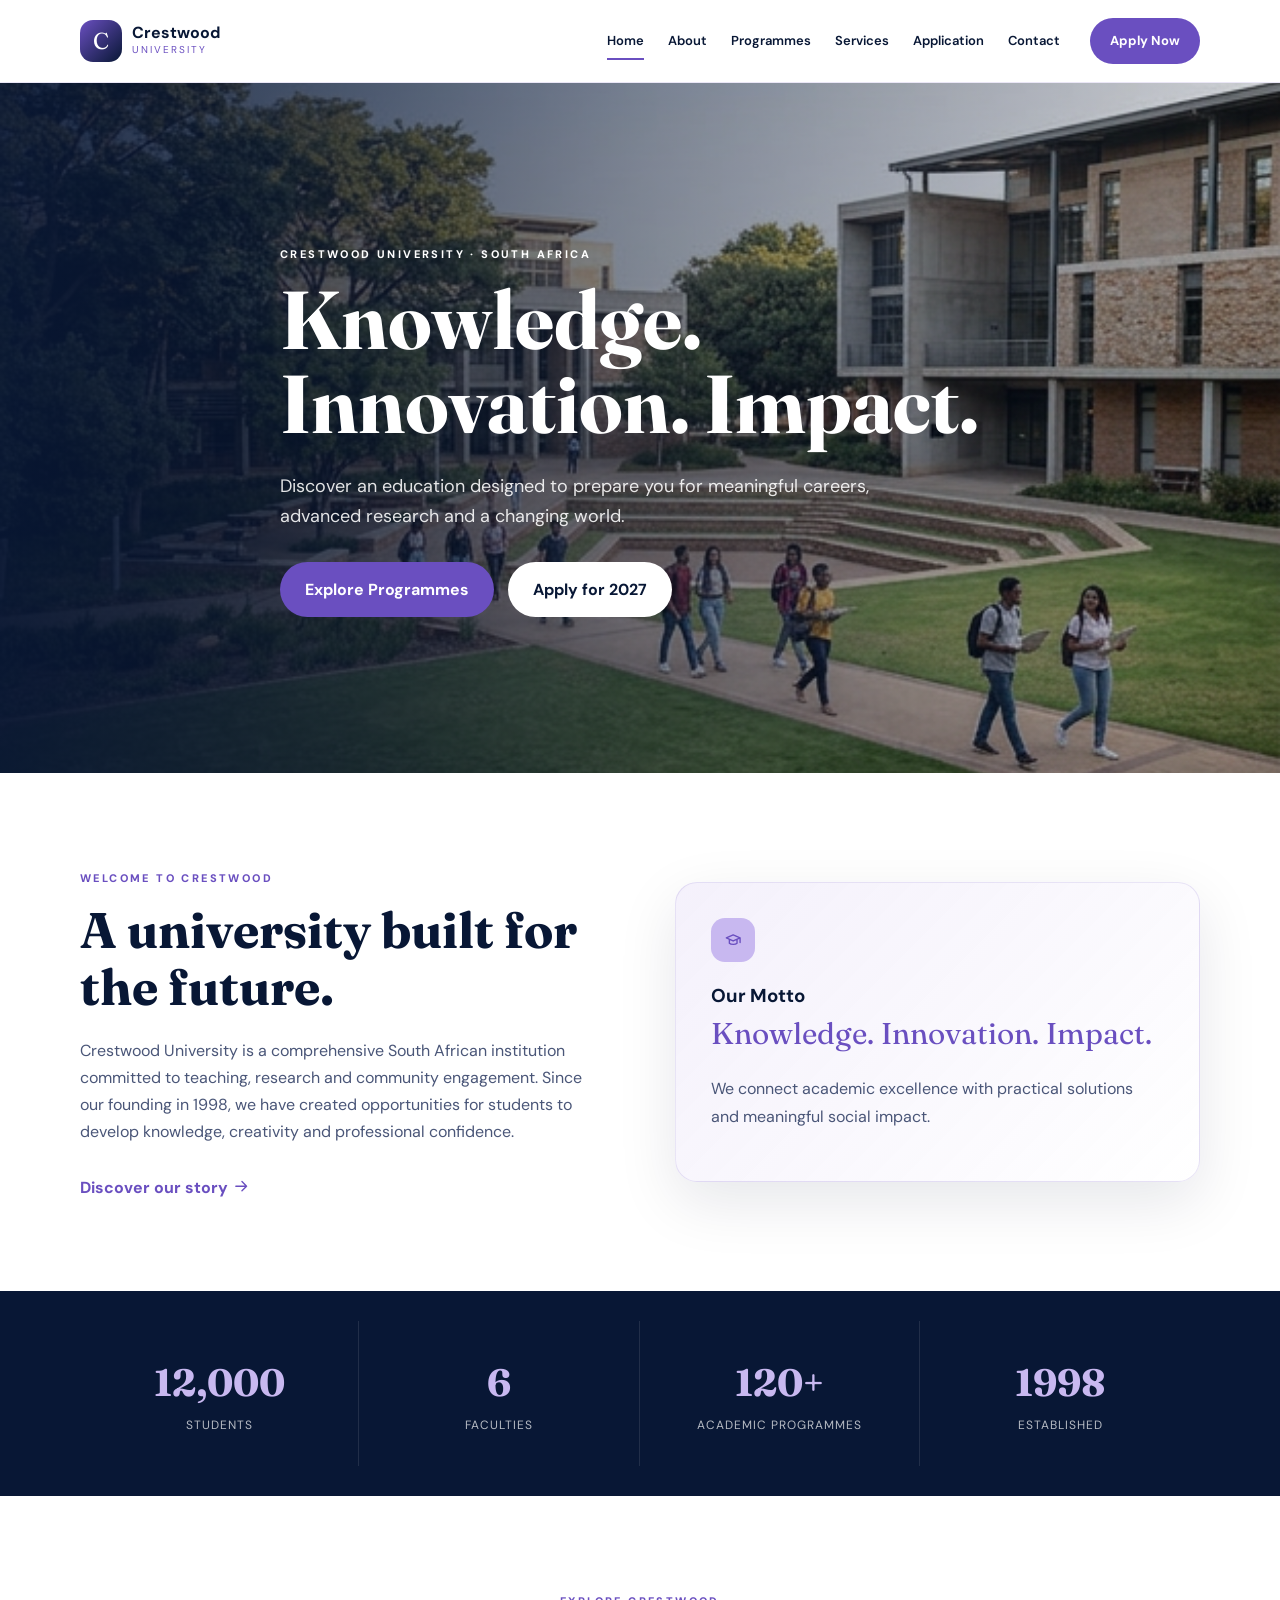
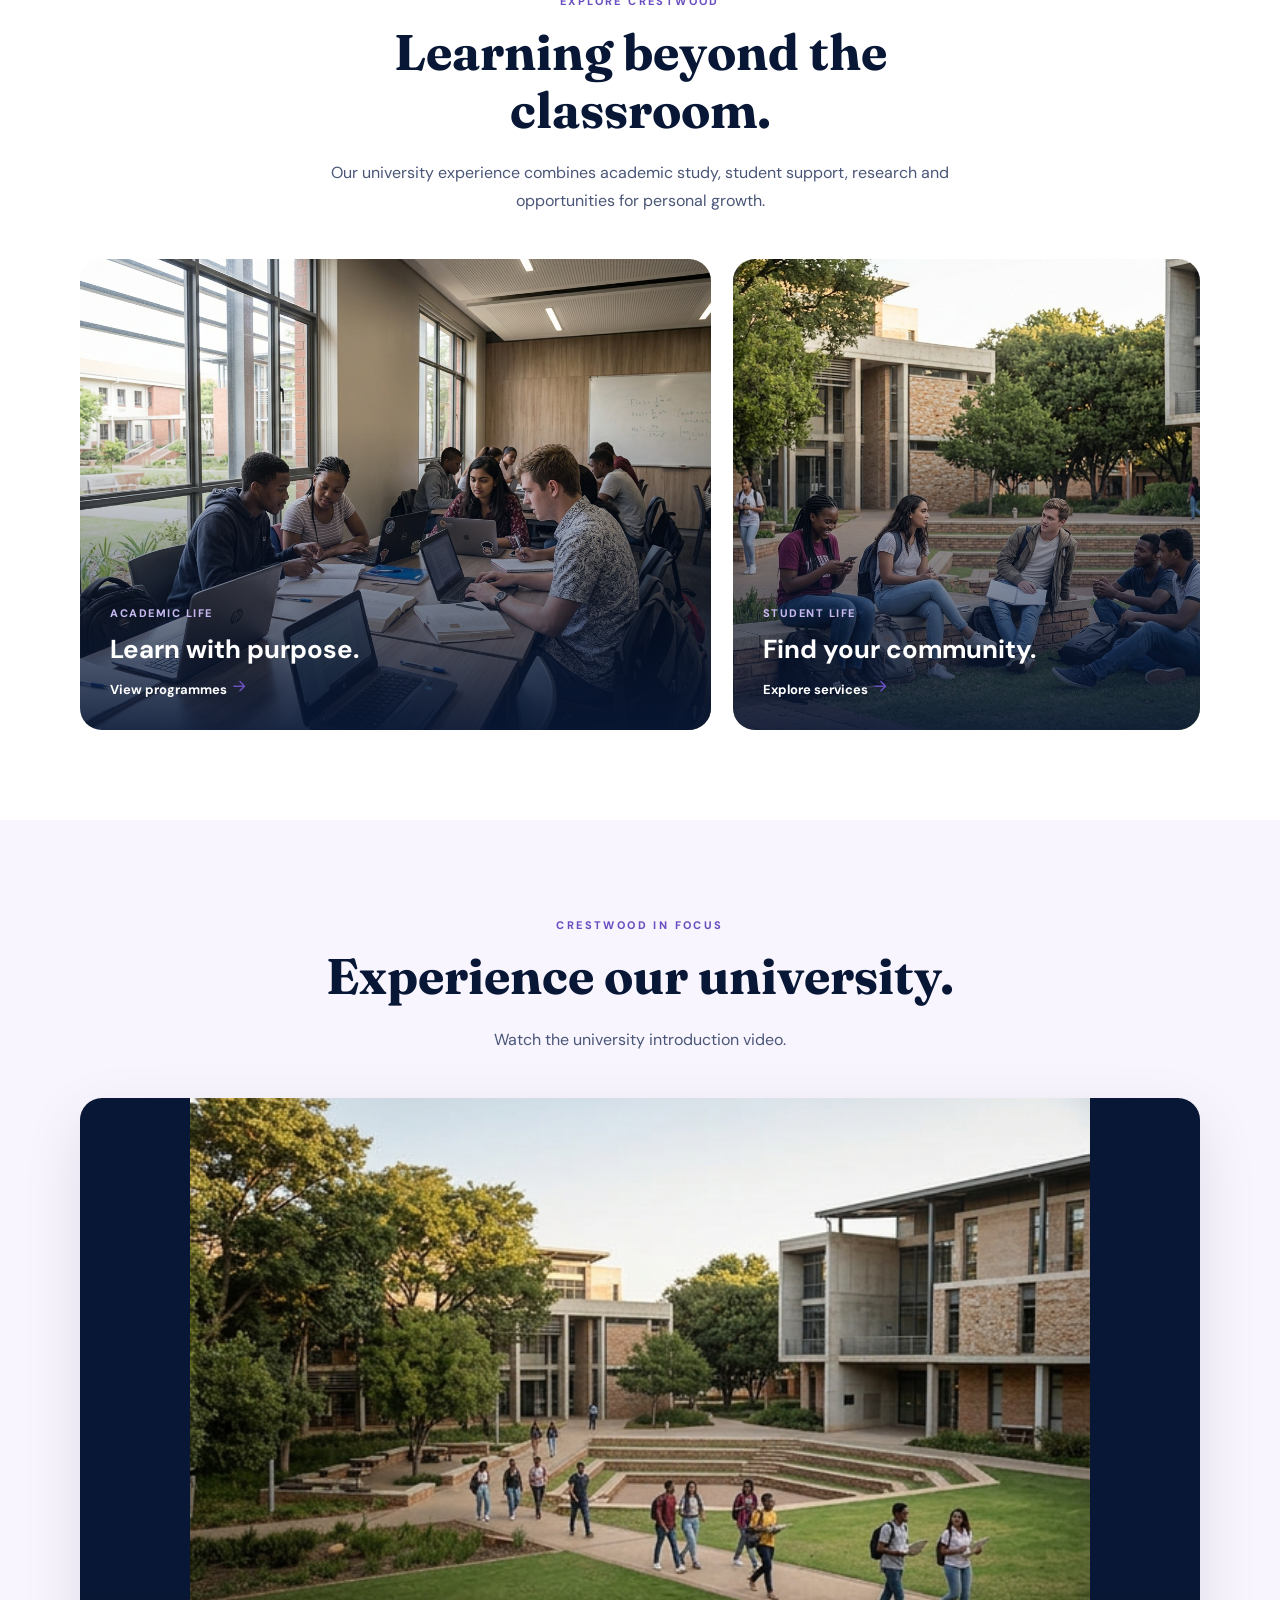
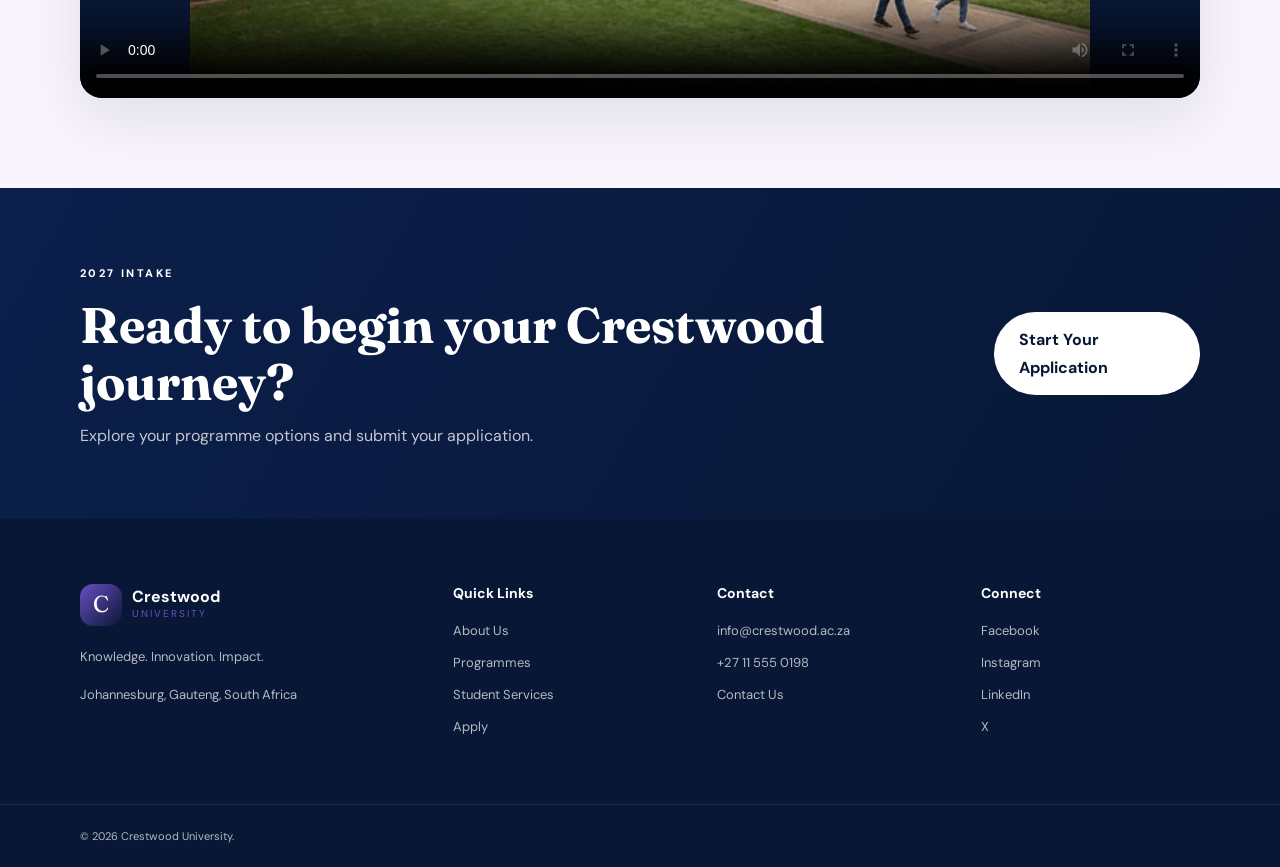
==== commit 4784257f: "Fix markup, footer consistency, and copyright year" ====
--- a/index.html
+++ b/index.html
@@ -191,7 +191,7 @@
 
     <div class="footer-bottom">
         <div class="container">
-            <p>&copy; 2027 Crestwood University.</p>
+            <p>&copy; 2026 Crestwood University.</p>
         </div>
     </div>
 </footer>
--- a/style.css
+++ b/style.css
@@ -1095,3 +1095,6 @@
 .contact-details>div>span{display:inline-flex;align-items:center;gap:.45rem}
 .link-list a{display:flex;align-items:center;justify-content:space-between;gap:1rem}
 @media (max-width:760px){.ui-icon{width:1.05rem;height:1.05rem}}
+
+.icon-sprite{position:absolute;width:0;height:0;overflow:hidden}
+legend.icon-heading{display:flex;align-items:center;gap:.65rem}
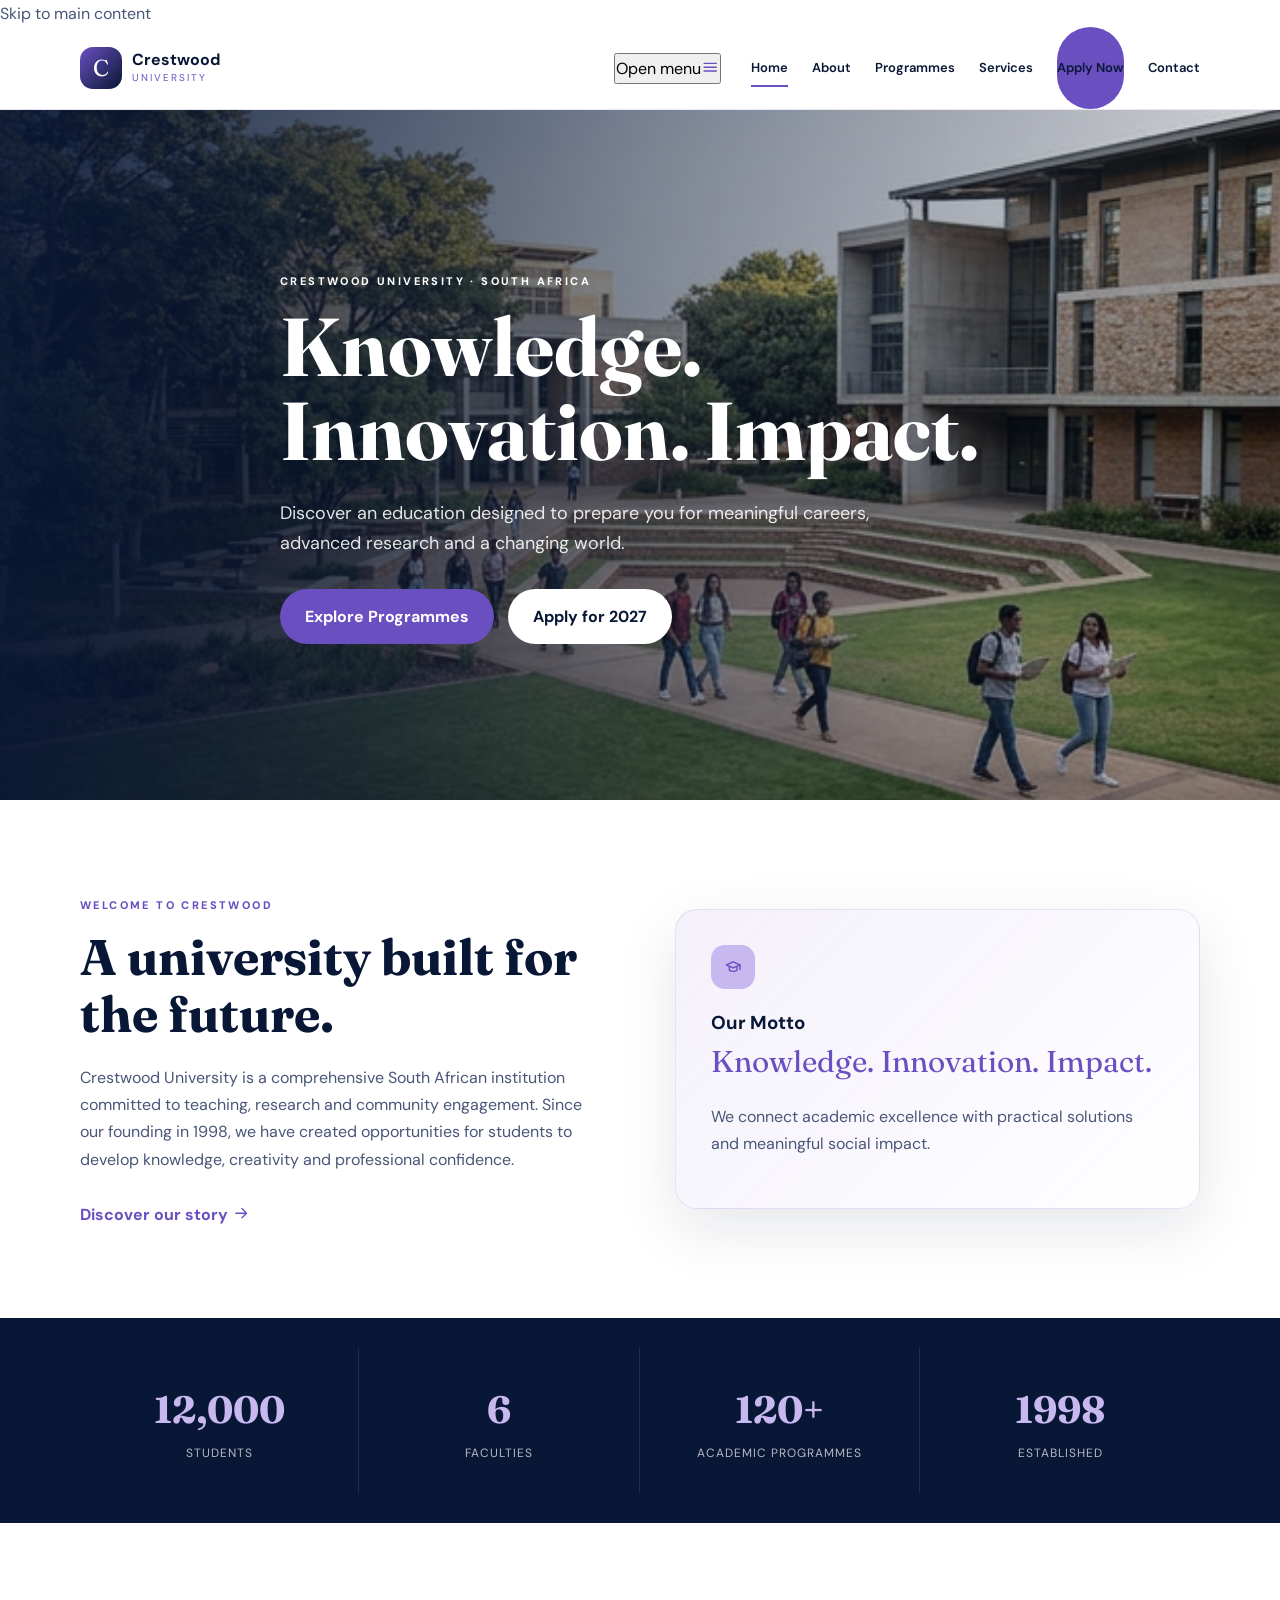
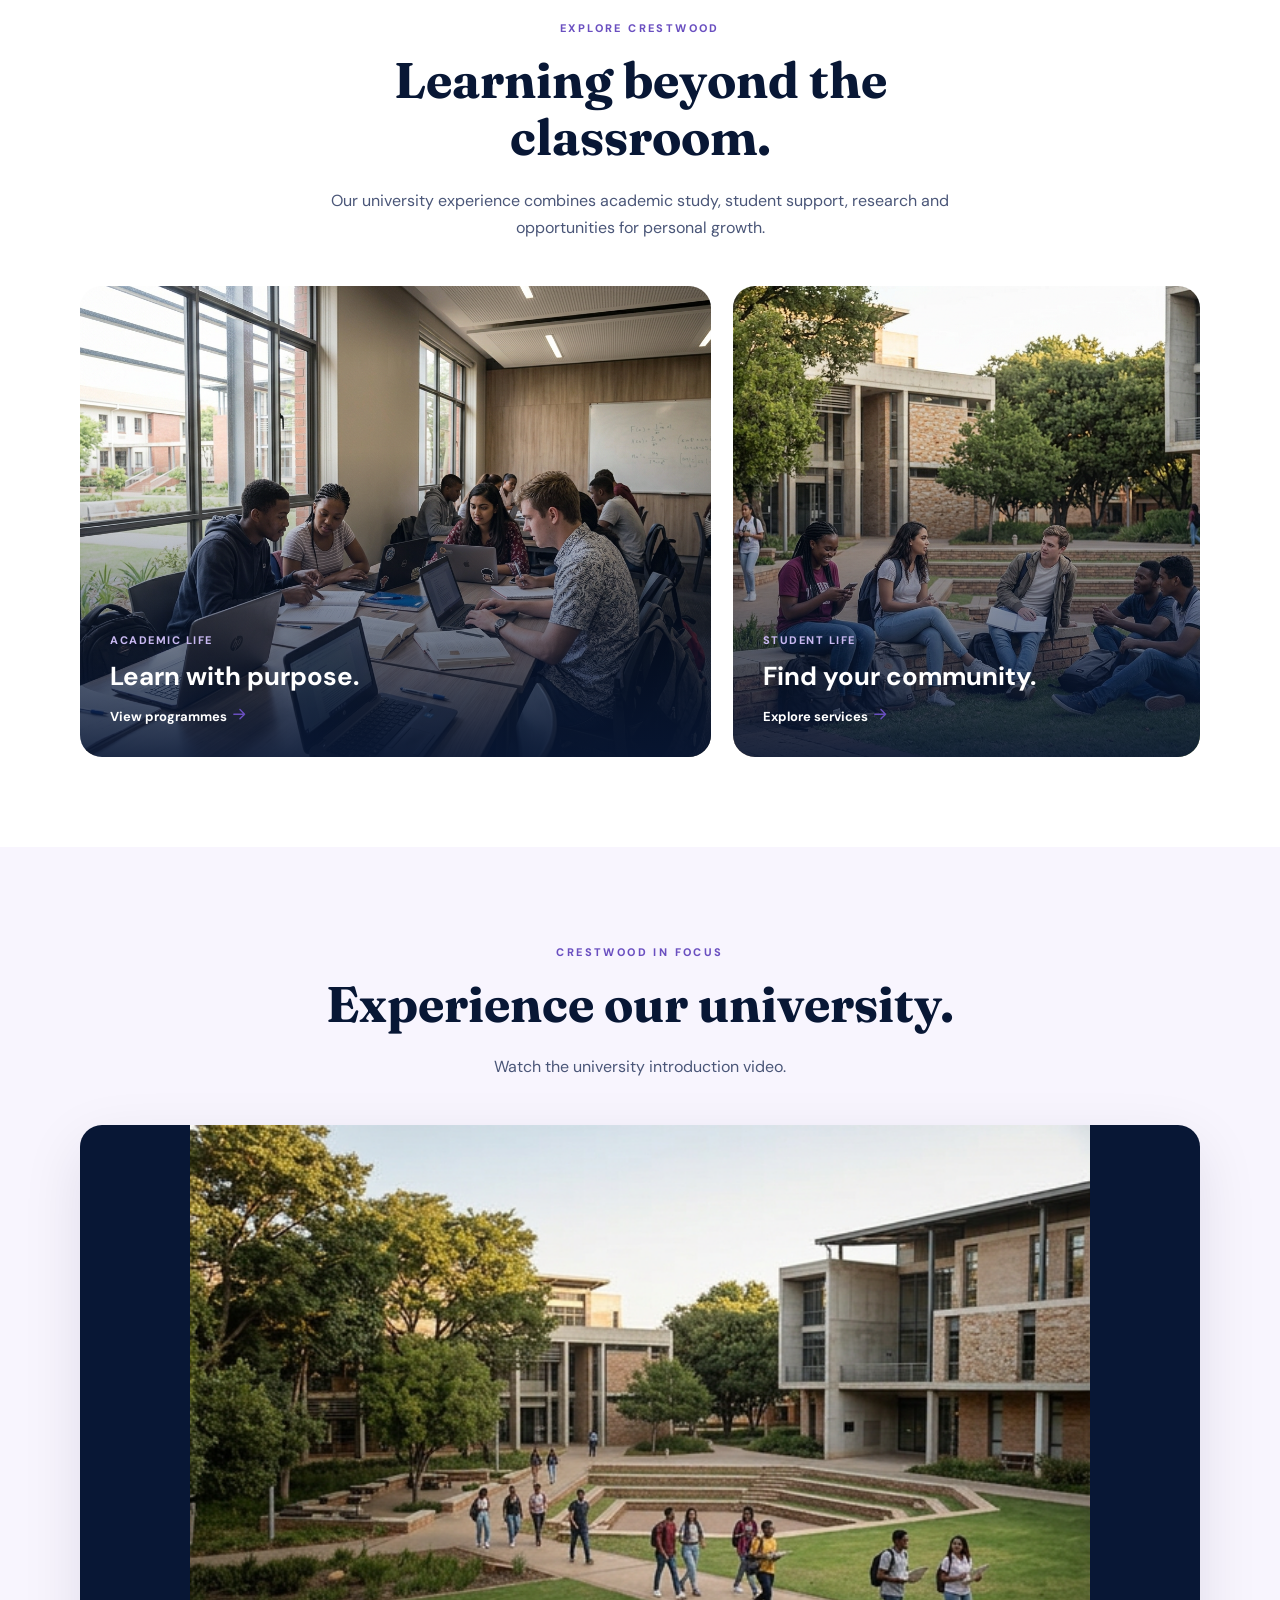
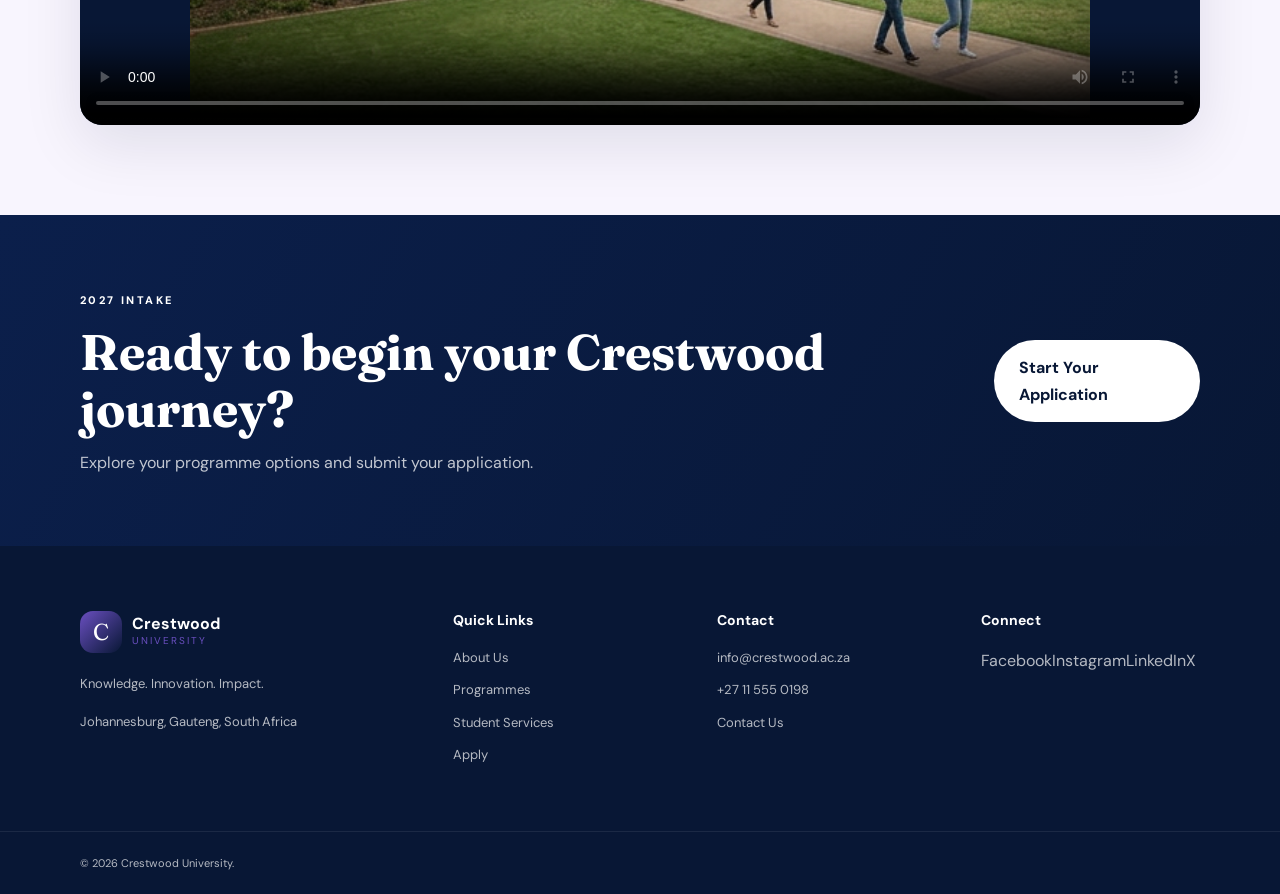
==== commit fcfefcd4: "Standardize site header, navigation, icons, and footer" ====
--- a/index.html
+++ b/index.html
@@ -10,33 +10,39 @@
     <link rel="apple-touch-icon" href="favicon.svg">
 </head>
 <body>
+<a class="skip-link" href="#main">Skip to main content</a>
+<svg class="icon-sprite" aria-hidden="true" focusable="false">
+<symbol id="icon-book" viewBox="0 0 24 24"><path d="M4 5.5A2.5 2.5 0 0 1 6.5 3H20v16H6.5A2.5 2.5 0 0 0 4 21.5z"/><path d="M4 5.5v16M8 7h8M8 11h8"/></symbol>
+<symbol id="icon-building" viewBox="0 0 24 24"><path d="M4 21V4h12v17M16 9h4v12M8 8h4M8 12h4M8 16h4M18 13h2M18 17h2"/></symbol>
+<symbol id="icon-flask" viewBox="0 0 24 24"><path d="M9 3h6M10 3v6l-5 9a2 2 0 0 0 1.8 3h10.4A2 2 0 0 0 19 18l-5-9V3M8 15h8"/></symbol>
+<symbol id="icon-laptop" viewBox="0 0 24 24"><rect x="5" y="4" width="14" height="11" rx="1"/><path d="M3 19h18M8 19l1-2h6l1 2"/></symbol>
+<symbol id="icon-heart" viewBox="0 0 24 24"><path d="M20.8 8.8c0 5.5-8.8 10.2-8.8 10.2S3.2 14.3 3.2 8.8A4.8 4.8 0 0 1 12 6a4.8 4.8 0 0 1 8.8 2.8z"/></symbol>
+<symbol id="icon-briefcase" viewBox="0 0 24 24"><rect x="3" y="7" width="18" height="13" rx="2"/><path d="M8 7V5a2 2 0 0 1 2-2h4a2 2 0 0 1 2 2v2M3 12h18M10 12v2h4v-2"/></symbol>
+<symbol id="icon-home" viewBox="0 0 24 24"><path d="m3 11 9-8 9 8M5 10v10h14V10M9 20v-6h6v6"/></symbol>
+<symbol id="icon-wallet" viewBox="0 0 24 24"><path d="M4 6h15a2 2 0 0 1 2 2v11H4a2 2 0 0 1-2-2V5a2 2 0 0 1 2-2h14v3"/><path d="M16 13h5"/></symbol>
+<symbol id="icon-trophy" viewBox="0 0 24 24"><path d="M8 4h8v4a4 4 0 0 1-8 0zM8 6H4v2a4 4 0 0 0 4 4M16 6h4v2a4 4 0 0 1-4 4M12 12v5M8 21h8M9 17h6"/></symbol>
+<symbol id="icon-graduation" viewBox="0 0 24 24"><path d="m3 9 9-4 9 4-9 4zM7 11v5c2 2 8 2 10 0v-5M21 9v6"/></symbol>
+<symbol id="icon-location" viewBox="0 0 24 24"><path d="M20 10c0 5-8 11-8 11S4 15 4 10a8 8 0 1 1 16 0z"/><circle cx="12" cy="10" r="2.5"/></symbol>
+<symbol id="icon-phone" viewBox="0 0 24 24"><path d="M6 3h3l2 5-2 1.5a15 15 0 0 0 5.5 5.5L16 13l5 2v3c0 1.1-.9 2-2 2C10.7 20 4 13.3 4 5a2 2 0 0 1 2-2z"/></symbol>
+<symbol id="icon-mail" viewBox="0 0 24 24"><rect x="3" y="5" width="18" height="14" rx="2"/><path d="m4 7 8 6 8-6"/></symbol>
+<symbol id="icon-clock" viewBox="0 0 24 24"><circle cx="12" cy="12" r="9"/><path d="M12 7v5l3 2"/></symbol>
+<symbol id="icon-calendar" viewBox="0 0 24 24"><rect x="3" y="5" width="18" height="16" rx="2"/><path d="M7 3v4M17 3v4M3 10h18"/></symbol>
+<symbol id="icon-user" viewBox="0 0 24 24"><circle cx="12" cy="8" r="4"/><path d="M4 21a8 8 0 0 1 16 0"/></symbol>
+<symbol id="icon-check" viewBox="0 0 24 24"><circle cx="12" cy="12" r="9"/><path d="m8 12 3 3 5-6"/></symbol>
+<symbol id="icon-send" viewBox="0 0 24 24"><path d="m21 3-7 18-4-8-8-4zM10 13l11-10"/></symbol>
+<symbol id="icon-arrow" viewBox="0 0 24 24"><path d="M5 12h14M13 6l6 6-6 6"/></symbol>
+<symbol id="icon-menu" viewBox="0 0 24 24"><path d="M4 7h16M4 12h16M4 17h16"/></symbol>
+<symbol id="icon-close" viewBox="0 0 24 24"><path d="M6 6l12 12M18 6 6 18"/></symbol>
+</svg>
 
-<svg class="icon-sprite" aria-hidden="true" focusable="false"><symbol id="icon-book" viewBox="0 0 24 24"><path d="M4 5.5A2.5 2.5 0 0 1 6.5 3H20v16H6.5A2.5 2.5 0 0 0 4 21.5z"/><path d="M4 5.5v16M8 7h8M8 11h8"/></symbol><symbol id="icon-building" viewBox="0 0 24 24"><path d="M4 21V4h12v17M16 9h4v12M8 8h4M8 12h4M8 16h4M18 13h2M18 17h2"/></symbol><symbol id="icon-flask" viewBox="0 0 24 24"><path d="M9 3h6M10 3v6l-5 9a2 2 0 0 0 1.8 3h10.4A2 2 0 0 0 19 18l-5-9V3M8 15h8"/></symbol><symbol id="icon-laptop" viewBox="0 0 24 24"><rect x="5" y="4" width="14" height="11" rx="1"/><path d="M3 19h18M8 19l1-2h6l1 2"/></symbol><symbol id="icon-heart" viewBox="0 0 24 24"><path d="M20.8 8.8c0 5.5-8.8 10.2-8.8 10.2S3.2 14.3 3.2 8.8A4.8 4.8 0 0 1 12 6a4.8 4.8 0 0 1 8.8 2.8z"/></symbol><symbol id="icon-briefcase" viewBox="0 0 24 24"><rect x="3" y="7" width="18" height="13" rx="2"/><path d="M8 7V5a2 2 0 0 1 2-2h4a2 2 0 0 1 2 2v2M3 12h18M10 12v2h4v-2"/></symbol><symbol id="icon-home" viewBox="0 0 24 24"><path d="m3 11 9-8 9 8M5 10v10h14V10M9 20v-6h6v6"/></symbol><symbol id="icon-wallet" viewBox="0 0 24 24"><path d="M4 6h15a2 2 0 0 1 2 2v11H4a2 2 0 0 1-2-2V5a2 2 0 0 1 2-2h14v3"/><path d="M16 13h5"/></symbol><symbol id="icon-trophy" viewBox="0 0 24 24"><path d="M8 4h8v4a4 4 0 0 1-8 0zM8 6H4v2a4 4 0 0 0 4 4M16 6h4v2a4 4 0 0 1-4 4M12 12v5M8 21h8M9 17h6"/></symbol><symbol id="icon-graduation" viewBox="0 0 24 24"><path d="m3 9 9-4 9 4-9 4zM7 11v5c2 2 8 2 10 0v-5M21 9v6"/></symbol><symbol id="icon-location" viewBox="0 0 24 24"><path d="M20 10c0 5-8 11-8 11S4 15 4 10a8 8 0 1 1 16 0z"/><circle cx="12" cy="10" r="2.5"/></symbol><symbol id="icon-phone" viewBox="0 0 24 24"><path d="M6 3h3l2 5-2 1.5a15 15 0 0 0 5.5 5.5L16 13l5 2v3c0 1.1-.9 2-2 2C10.7 20 4 13.3 4 5a2 2 0 0 1 2-2z"/></symbol><symbol id="icon-mail" viewBox="0 0 24 24"><rect x="3" y="5" width="18" height="14" rx="2"/><path d="m4 7 8 6 8-6"/></symbol><symbol id="icon-clock" viewBox="0 0 24 24"><circle cx="12" cy="12" r="9"/><path d="M12 7v5l3 2"/></symbol><symbol id="icon-calendar" viewBox="0 0 24 24"><rect x="3" y="5" width="18" height="16" rx="2"/><path d="M7 3v4M17 3v4M3 10h18"/></symbol><symbol id="icon-user" viewBox="0 0 24 24"><circle cx="12" cy="8" r="4"/><path d="M4 21a8 8 0 0 1 16 0"/></symbol><symbol id="icon-check" viewBox="0 0 24 24"><circle cx="12" cy="12" r="9"/><path d="m8 12 3 3 5-6"/></symbol><symbol id="icon-send" viewBox="0 0 24 24"><path d="m21 3-7 18-4-8-8-4zM10 13l11-10"/></symbol><symbol id="icon-arrow" viewBox="0 0 24 24"><path d="M5 12h14M13 6l6 6-6 6"/></symbol></svg>
+<header class="site-header"><div class="container nav-container">
+<a href="index.html" class="logo"><span class="logo-mark">C</span><span><strong>Crestwood</strong><small>University</small></span></a>
+<button class="menu-toggle" type="button" aria-expanded="false" aria-controls="main-navigation"><span class="sr-only">Open menu</span><svg class="ui-icon" aria-hidden="true"><use href="#icon-menu"></use></svg></button>
+<nav class="main-nav" id="main-navigation" aria-label="Main navigation">
+<a href="index.html" class="active" aria-current="page">Home</a><a href="about.html">About</a><a href="programmes.html">Programmes</a><a href="services.html">Services</a><a href="application.html" class="nav-cta">Apply Now</a><a href="contact.html">Contact</a>
+</nav></div></header>
 
-<header class="site-header">
-    <div class="container nav-container">
-        <a href="index.html" class="logo">
-            <span class="logo-mark">C</span>
-            <span>
-                <strong>Crestwood</strong>
-                <small>University</small>
-            </span>
-        </a>
-
-        <nav class="main-nav" aria-label="Main navigation">
-            <a href="index.html" class="active">Home</a>
-            <a href="about.html">About</a>
-            <a href="programmes.html">Programmes</a>
-            <a href="services.html">Services</a>
-            <a href="application.html">Application</a>
-            <a href="contact.html">Contact</a>
-        </nav>
-
-        <a href="application.html" class="nav-cta">Apply Now</a>
-    </div>
-</header>
-
-<main>
+<main id="main">
 
     <section class="hero">
         <img src="media/campus-hero.png" alt="Contemporary university campus with landscaped grounds and students walking between academic buildings">
@@ -152,49 +158,13 @@
 </main>
 
 <footer class="site-footer">
-    <div class="container footer-grid">
-        <div>
-            <a href="index.html" class="logo footer-logo">
-                <span class="logo-mark">C</span>
-                <span>
-                    <strong>Crestwood</strong>
-                    <small>University</small>
-                </span>
-            </a>
-            <p>Knowledge. Innovation. Impact.</p>
-            <p>Johannesburg, Gauteng, South Africa</p>
-        </div>
-
-        <div>
-            <h3>Quick Links</h3>
-            <a href="about.html">About Us</a>
-            <a href="programmes.html">Programmes</a>
-            <a href="services.html">Student Services</a>
-            <a href="application.html">Apply</a>
-        </div>
-
-        <div>
-            <h3>Contact</h3>
-            <a href="mailto:info@crestwood.ac.za">info@crestwood.ac.za</a>
-            <a href="tel:+27115550198">+27 11 555 0198</a>
-            <a href="contact.html">Contact Us</a>
-        </div>
-
-        <div>
-            <h3>Connect</h3>
-            <a href="#" aria-label="Crestwood University Facebook">Facebook</a>
-            <a href="#" aria-label="Crestwood University Instagram">Instagram</a>
-            <a href="#" aria-label="Crestwood University LinkedIn">LinkedIn</a>
-            <a href="#" aria-label="Crestwood University X">X</a>
-        </div>
-    </div>
-
-    <div class="footer-bottom">
-        <div class="container">
-            <p>&copy; 2026 Crestwood University.</p>
-        </div>
-    </div>
-</footer>
+<div class="container footer-grid">
+<div><a href="index.html" class="logo footer-logo"><span class="logo-mark">C</span><span><strong>Crestwood</strong><small>University</small></span></a><p>Knowledge. Innovation. Impact.</p><p>Johannesburg, Gauteng, South Africa</p></div>
+<div><h3>Quick Links</h3><a href="about.html">About Us</a><a href="programmes.html">Programmes</a><a href="services.html">Student Services</a><a href="application.html">Apply</a></div>
+<div><h3>Contact</h3><a href="mailto:info@crestwood.ac.za">info@crestwood.ac.za</a><a href="tel:+27115550198">+27 11 555 0198</a><a href="contact.html">Contact Us</a></div>
+<div><h3>Connect</h3><span class="footer-disabled-link" aria-disabled="true">Facebook</span><span class="footer-disabled-link" aria-disabled="true">Instagram</span><span class="footer-disabled-link" aria-disabled="true">LinkedIn</span><span class="footer-disabled-link" aria-disabled="true">X</span></div>
+</div>
+<div class="footer-bottom"><div class="container"><p>&copy; 2026 Crestwood University.</p></div></footer>
 
 <script src="script.js"></script>
 </body>
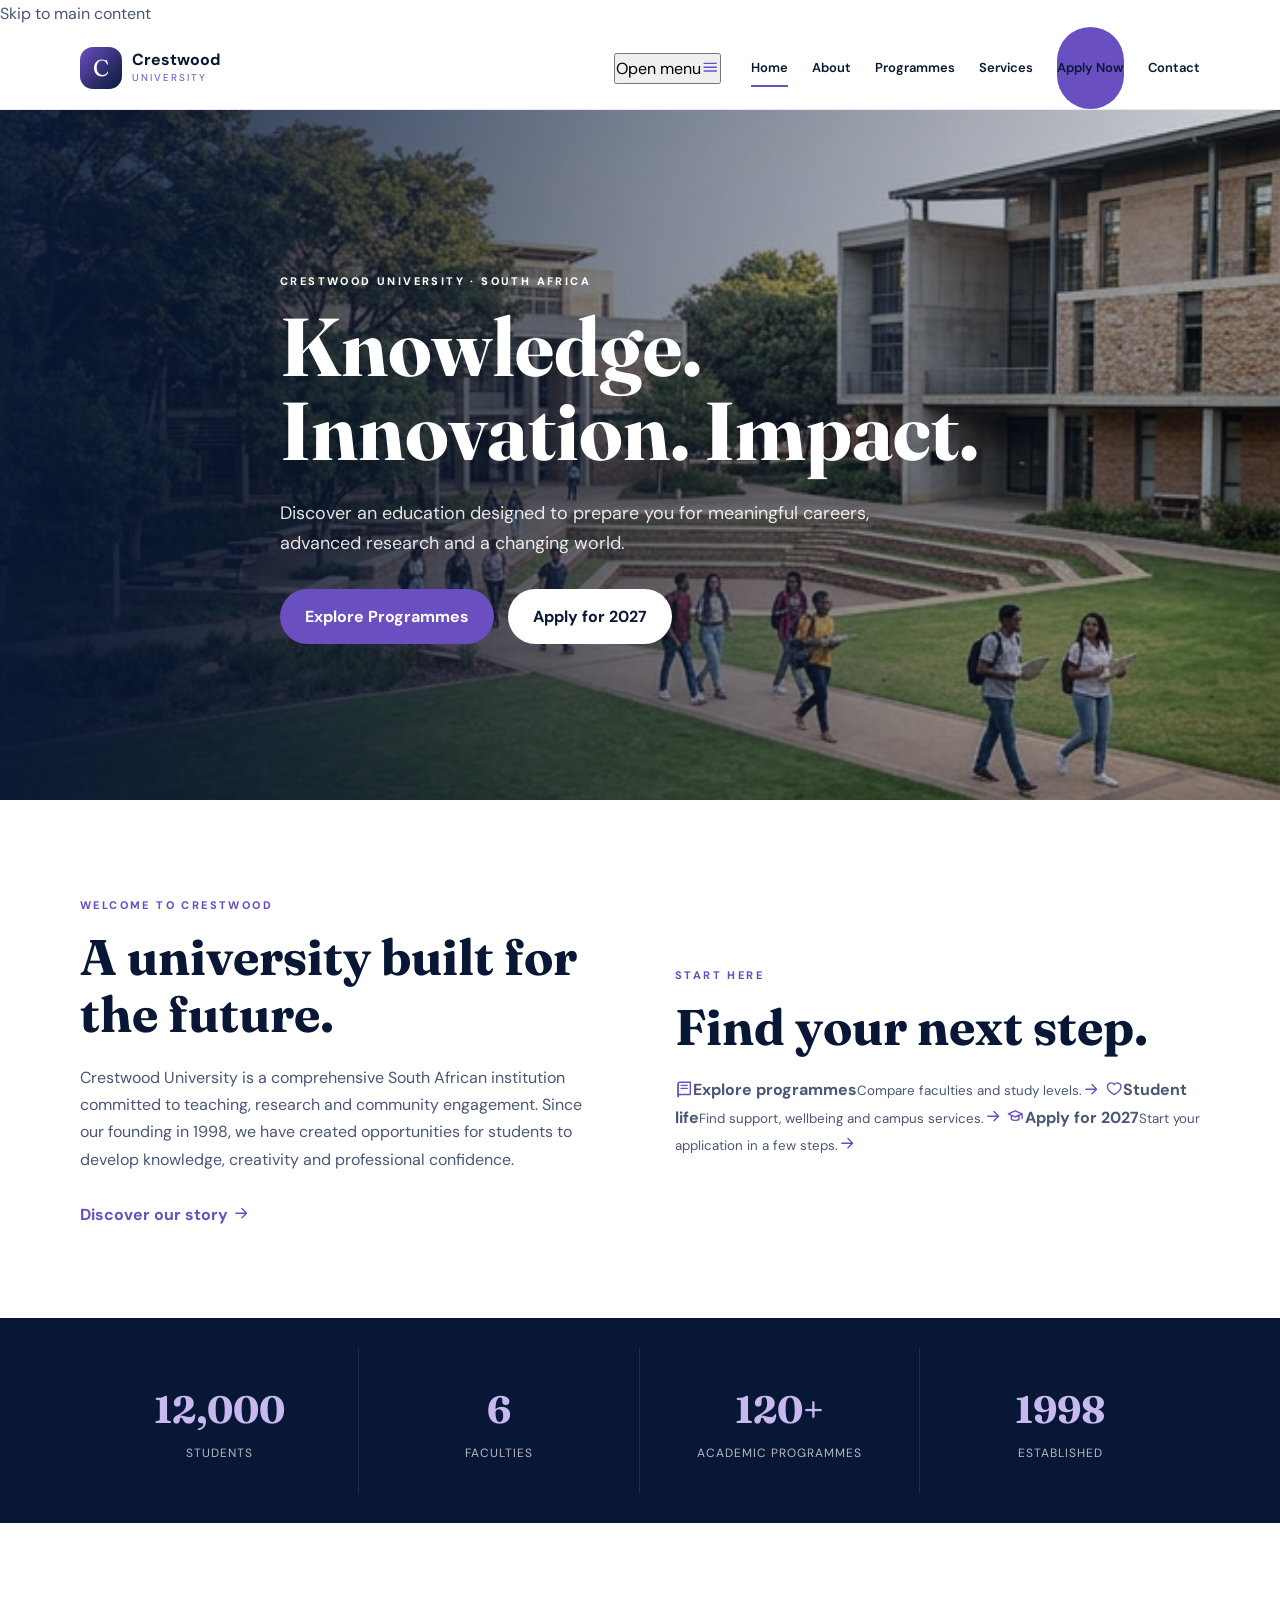
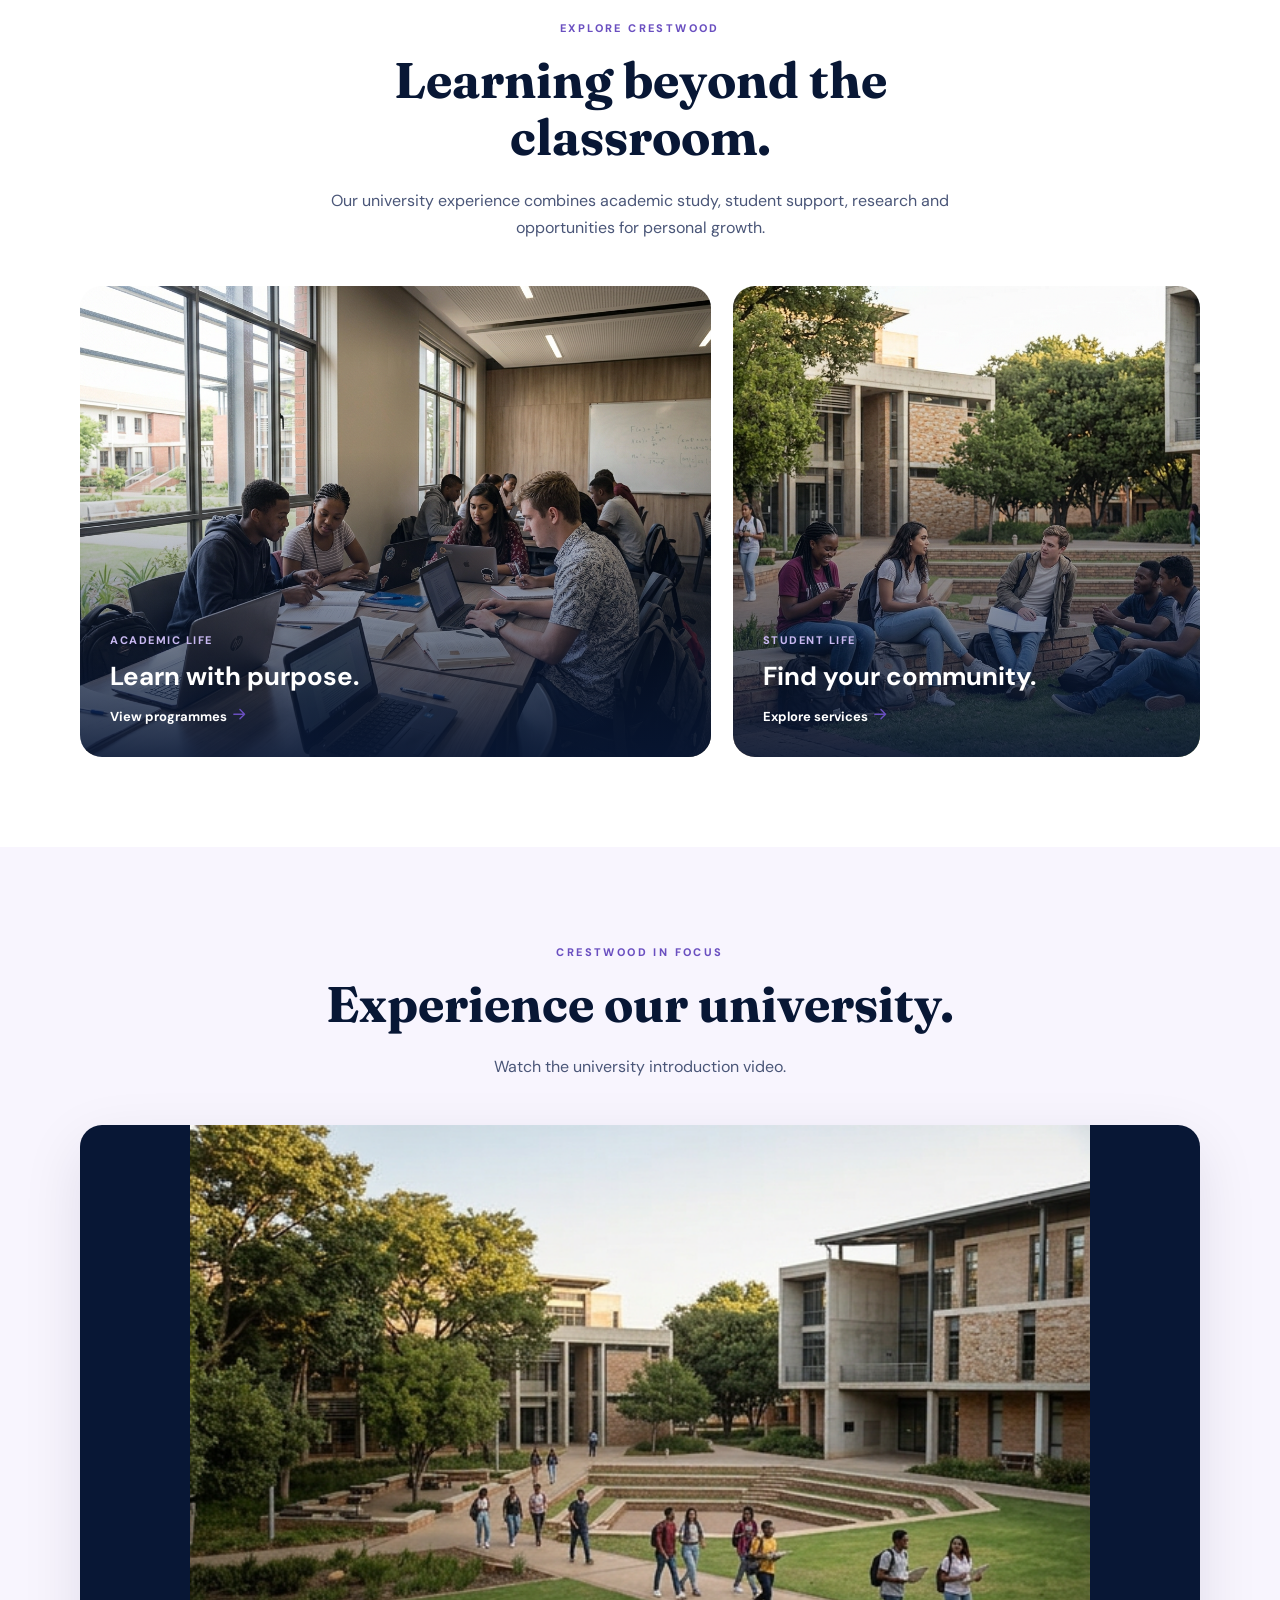
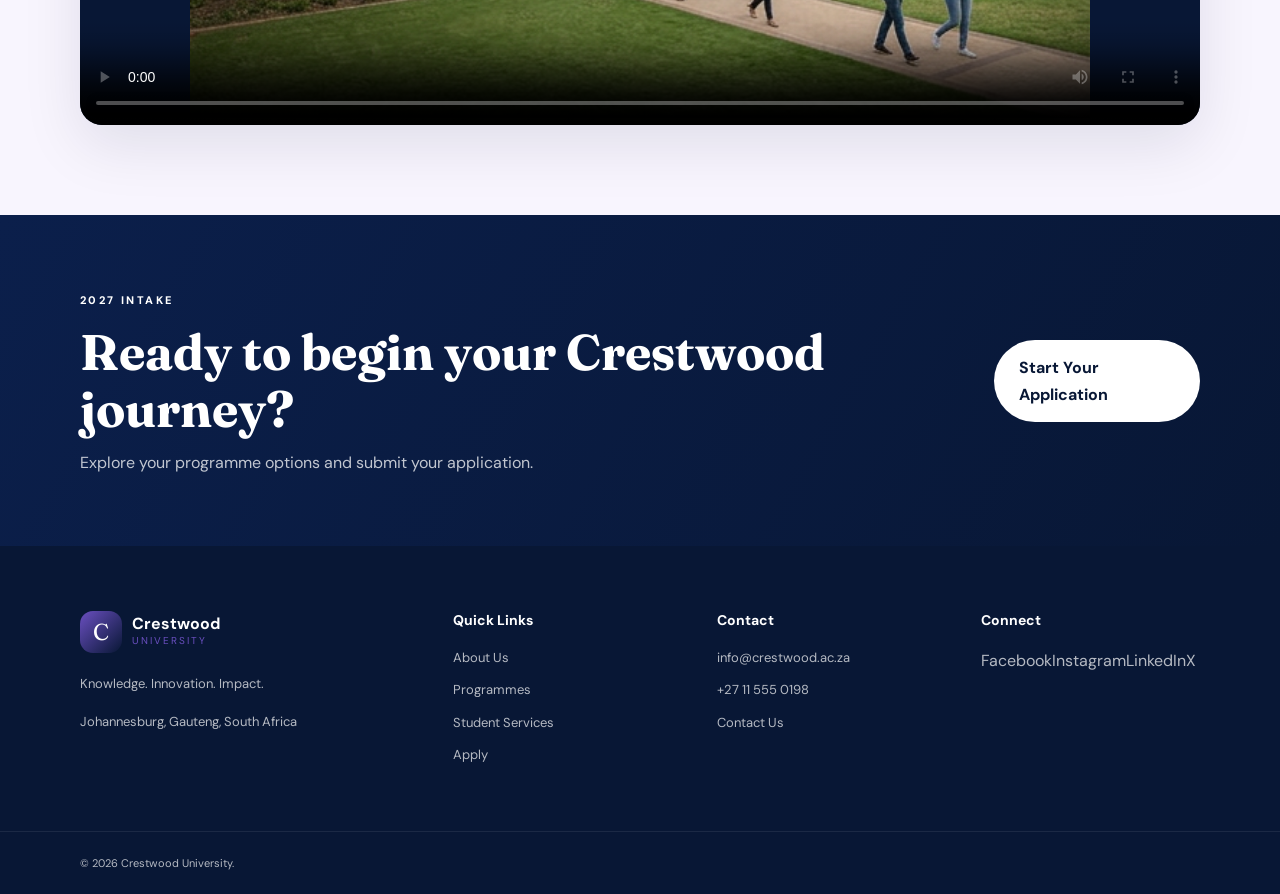
==== commit 58bd88fe: "Refine home page navigation, media loading, and video fallback" ====
--- a/index.html
+++ b/index.html
@@ -45,7 +45,7 @@
 <main id="main">
 
     <section class="hero">
-        <img src="media/campus-hero.png" alt="Contemporary university campus with landscaped grounds and students walking between academic buildings">
+        <img src="media/campus-hero.png" alt="Contemporary university campus with landscaped grounds and students walking between academic buildings" fetchpriority="high">
         <div class="hero-overlay"></div>
         <div class="container hero-content">
             <span class="eyebrow">CRESTWOOD UNIVERSITY · SOUTH AFRICA</span>
@@ -67,12 +67,11 @@
                 <a href="about.html" class="text-link">Discover our story <svg class="ui-icon" aria-hidden="true" focusable="false"><use href="#icon-arrow"></use></svg></a>
             </div>
 
-            <div class="glass-card highlight-card">
-                <span class="card-icon"><svg class="ui-icon" aria-hidden="true" focusable="false"><use href="#icon-graduation"></use></svg></span>
-                <h3>Our Motto</h3>
-                <p class="large-text">Knowledge. Innovation. Impact.</p>
-                <p>We connect academic excellence with practical solutions and meaningful social impact.</p>
-            </div>
+            <div class="start-here-card"><span class="eyebrow purple-text">START HERE</span><h2>Find your next step.</h2><div class="start-here-grid">
+<a href="programmes.html"><span><svg class="ui-icon" aria-hidden="true"><use href="#icon-book"></use></svg><strong>Explore programmes</strong><small>Compare faculties and study levels.</small></span><svg class="ui-icon" aria-hidden="true"><use href="#icon-arrow"></use></svg></a>
+<a href="services.html"><span><svg class="ui-icon" aria-hidden="true"><use href="#icon-heart"></use></svg><strong>Student life</strong><small>Find support, wellbeing and campus services.</small></span><svg class="ui-icon" aria-hidden="true"><use href="#icon-arrow"></use></svg></a>
+<a href="application.html"><span><svg class="ui-icon" aria-hidden="true"><use href="#icon-graduation"></use></svg><strong>Apply for 2027</strong><small>Start your application in a few steps.</small></span><svg class="ui-icon" aria-hidden="true"><use href="#icon-arrow"></use></svg></a>
+</div></div>
         </div>
     </section>
 
@@ -107,7 +106,7 @@
 
             <div class="image-grid">
                 <article class="image-card large-image-card">
-                    <img src="media/students-programmes.png" alt="Students collaborating in a contemporary university learning space">
+                    <img src="media/students-programmes.png" alt="Students collaborating in a contemporary university learning space" loading="lazy" width="1200" height="800">
                     <div class="image-card-content">
                         <span>Academic Life</span>
                         <h3>Learn with purpose.</h3>
@@ -116,7 +115,7 @@
                 </article>
 
                 <article class="image-card">
-                    <img src="media/student-services.png" alt="Students spending time together in a university campus social space">
+                    <img src="media/student-services.png" alt="Students spending time together in a university campus social space" loading="lazy" width="1200" height="800">
                     <div class="image-card-content">
                         <span>Student Life</span>
                         <h3>Find your community.</h3>
@@ -136,10 +135,11 @@
             </div>
 
             <div class="video-wrapper">
-                <video controls poster="media/campus-hero.png">
+                <video controls poster="media/campus-hero.png" preload="metadata">
                     <source src="media/crestwood-intro.mp4" type="video/mp4">
                     Your browser does not support HTML5 video. Please use a modern browser to view this content.
-                </video>
+                <track kind="captions" srclang="en" label="English captions" src="">
+<p class="video-fallback">This video could not be loaded. Please check that the MP4 file is available.</p></video>
             </div>
         </div>
     </section>
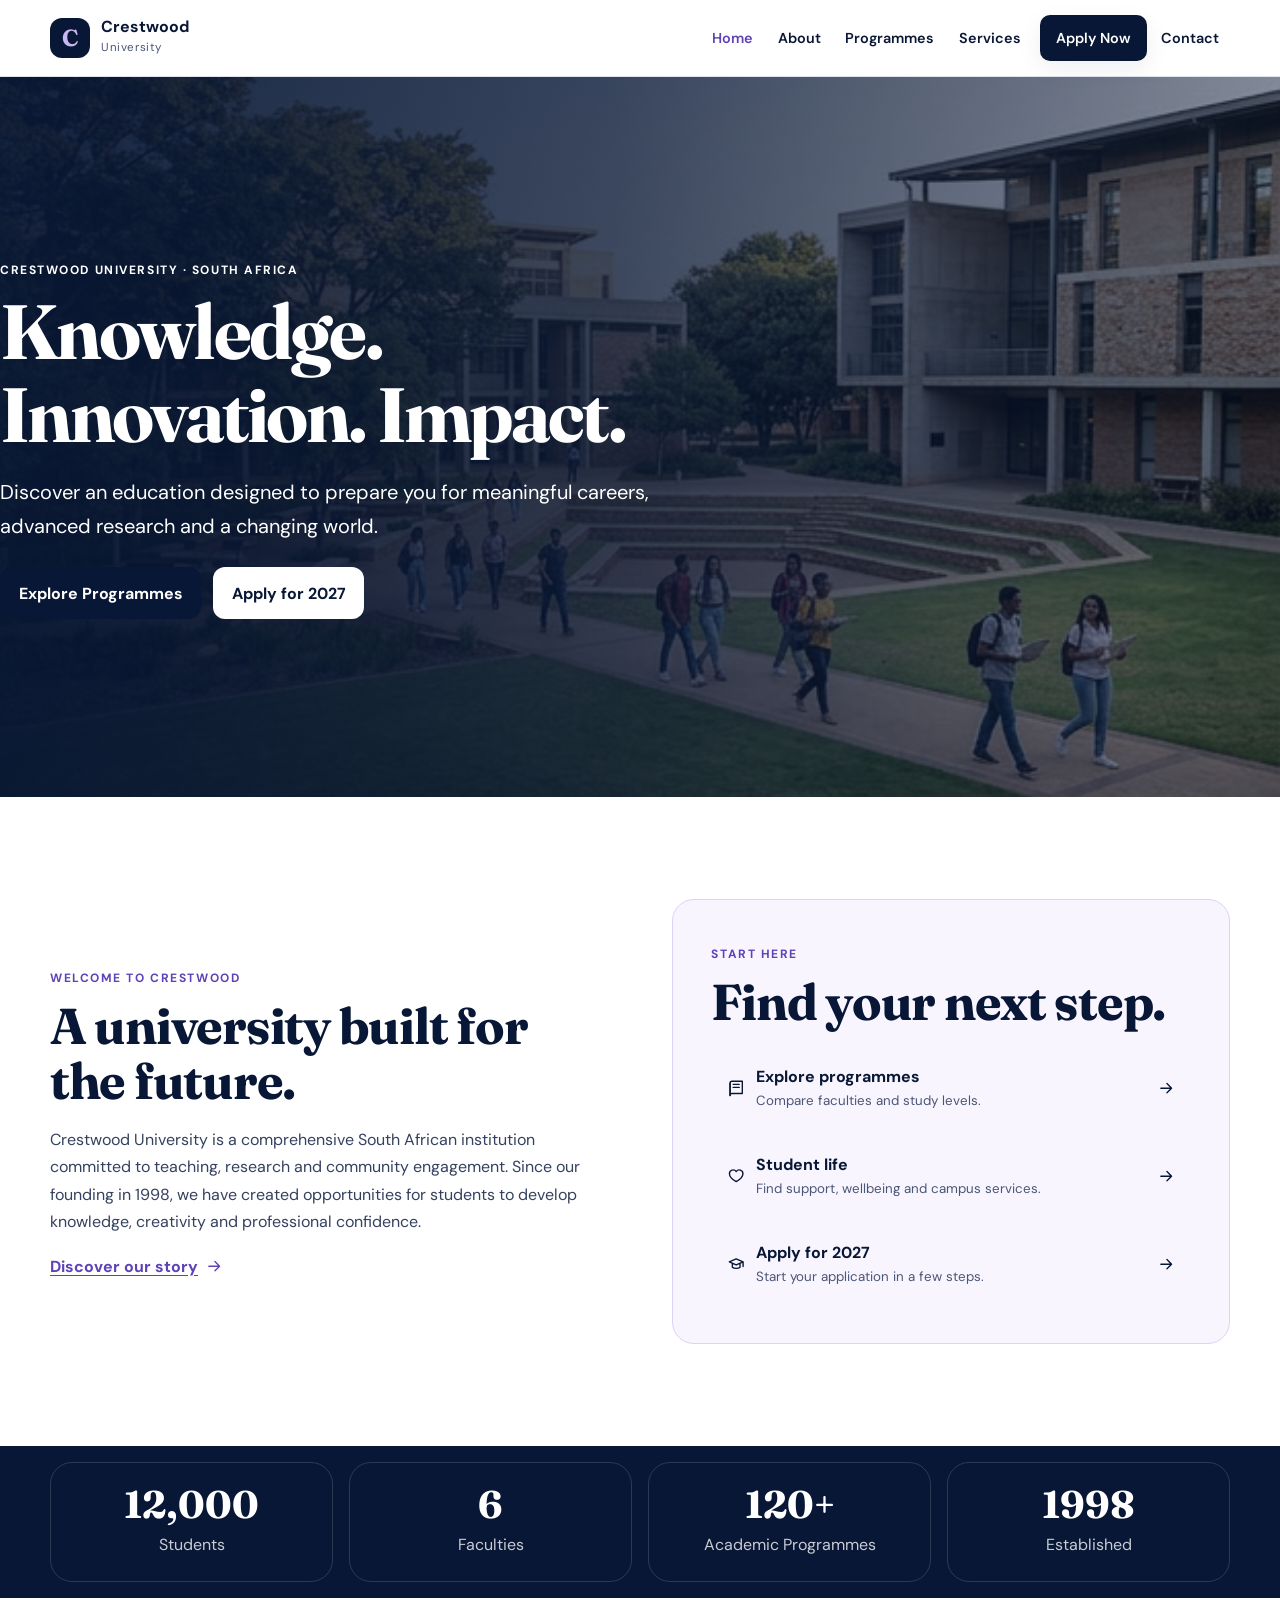
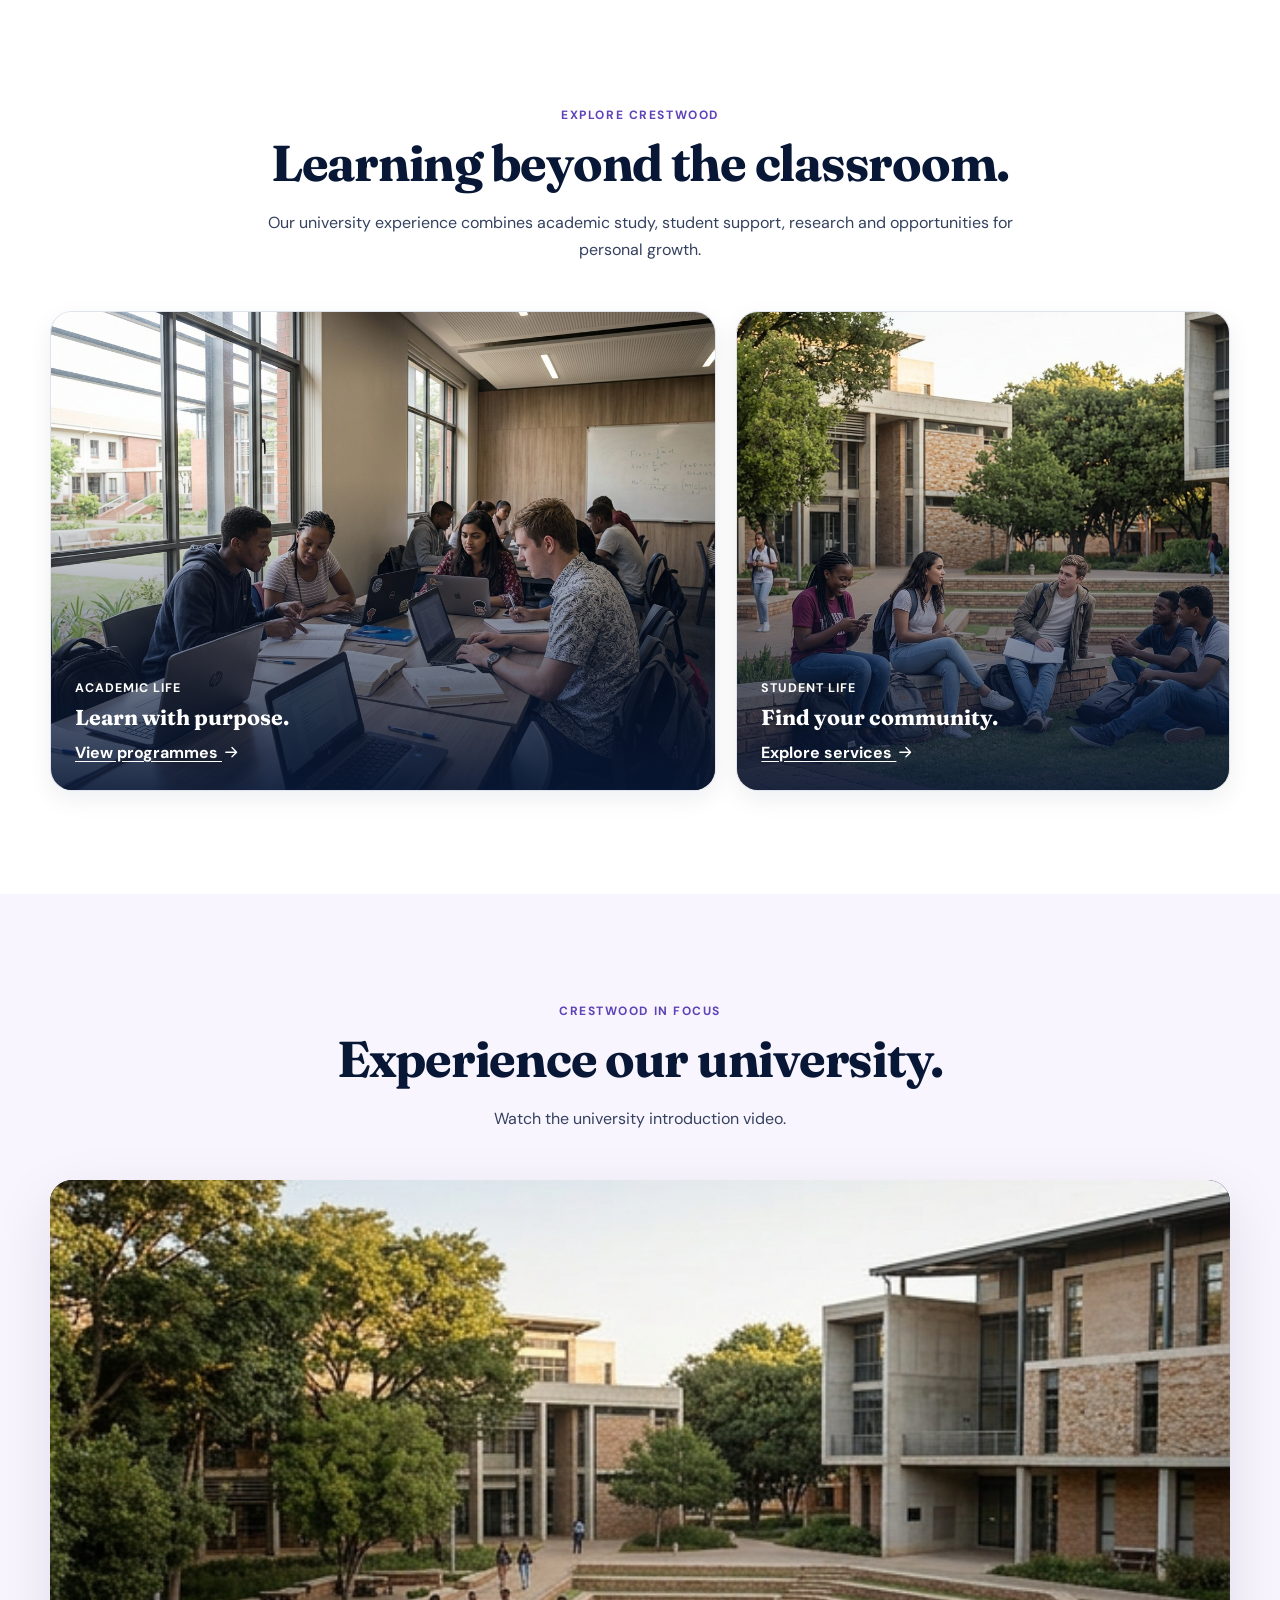
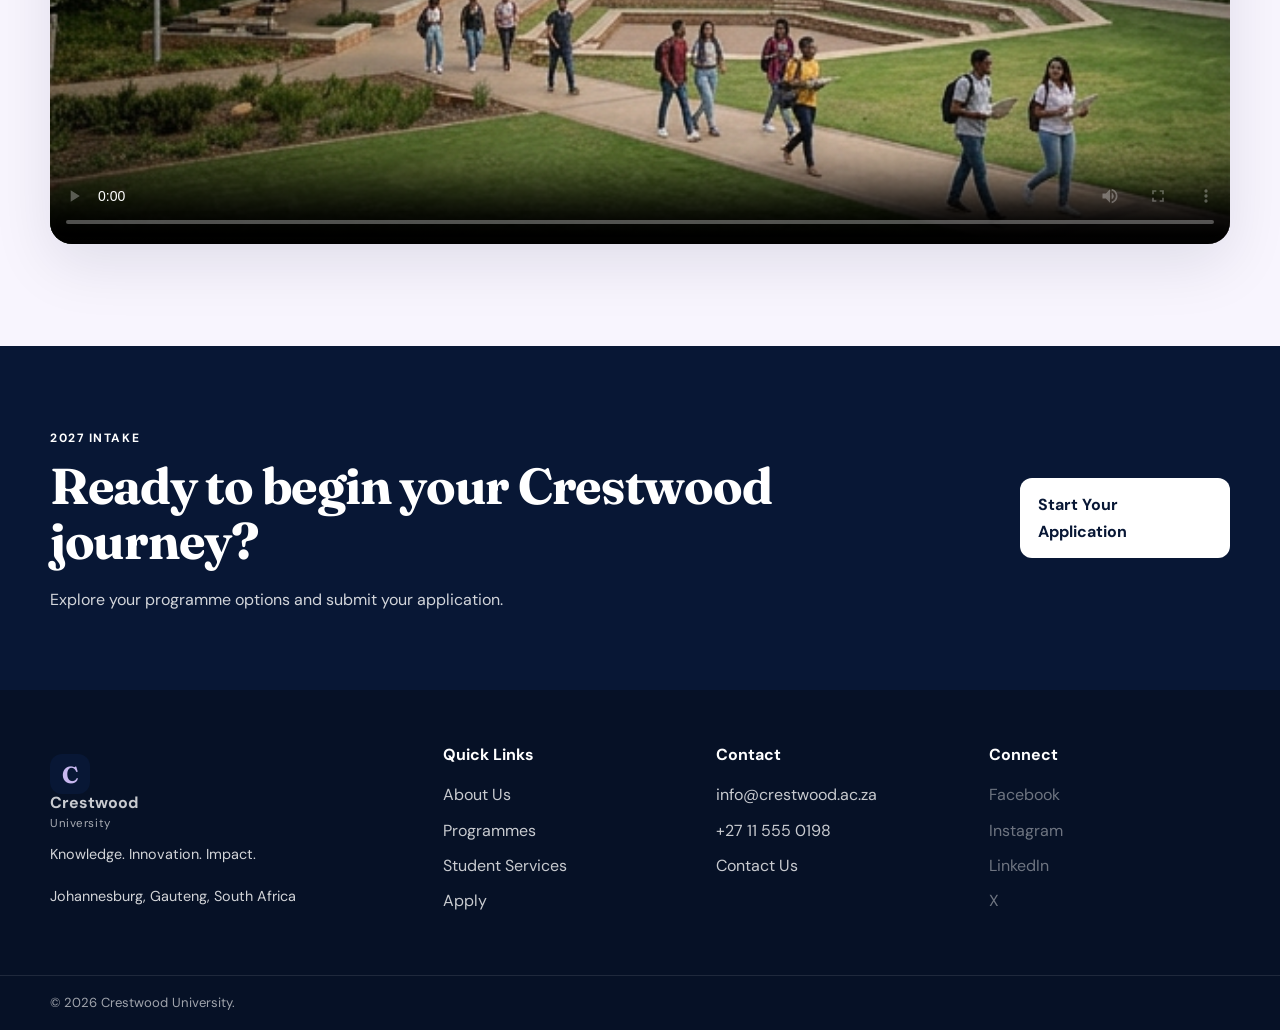
==== commit e1a82d67: "Fix shared footer markup and application active state" ====
--- a/index.html
+++ b/index.html
@@ -164,7 +164,7 @@
 <div><h3>Contact</h3><a href="mailto:info@crestwood.ac.za">info@crestwood.ac.za</a><a href="tel:+27115550198">+27 11 555 0198</a><a href="contact.html">Contact Us</a></div>
 <div><h3>Connect</h3><span class="footer-disabled-link" aria-disabled="true">Facebook</span><span class="footer-disabled-link" aria-disabled="true">Instagram</span><span class="footer-disabled-link" aria-disabled="true">LinkedIn</span><span class="footer-disabled-link" aria-disabled="true">X</span></div>
 </div>
-<div class="footer-bottom"><div class="container"><p>&copy; 2026 Crestwood University.</p></div></footer>
+<div class="footer-bottom"><div class="container"><p>&copy; 2026 Crestwood University.</p></div></div></footer>
 
 <script src="script.js"></script>
 </body>
--- a/style.css
+++ b/style.css
@@ -1,1100 +1,290 @@
-@import url('https://fonts.googleapis.com/css2?family=DM+Sans:wght@400;500;600;700;800&family=Fraunces:opsz,wght@9..144,600;9..144,700&display=swap');
-
-:root {
-    --navy-900: #081735;
-    --navy-800: #0B1F4B;
-    --navy-700: #1B3A80;
-
-    --lilac-300: #C8B8F0;
-    --lilac-200: #DDD2F7;
-    --lilac-100: #EFEAFB;
-    --lilac-50: #F8F5FE;
-
-    --violet-600: #6A4FC0;
-    --white: #FFFFFF;
-    --muted: #4A5678;
-    --error: #9E1A2D;
-    --error-bg: #FDF2F2;
-    --success: #12643E;
-    --success-bg: #F0FDF4;
-
-    --font-serif: "Fraunces", Georgia, serif;
-    --font-sans: "DM Sans", -apple-system, BlinkMacSystemFont, "Segoe UI", Roboto, sans-serif;
-
-    --text: var(--muted);
-    --border: rgba(106, 79, 192, 0.14);
-    --shadow: 0 20px 60px rgba(8, 23, 53, 0.10);
-    --radius: 22px;
-    --transition: 0.3s ease;
-}
-
-* {
-    margin: 0;
-    padding: 0;
-    box-sizing: border-box;
-}
-
-html {
-    scroll-behavior: smooth;
-}
-
-body {
-    font-family: var(--font-sans);
-    color: var(--text);
-    background: var(--white);
-    line-height: 1.7;
-}
-
-img {
-    display: block;
-    width: 100%;
-}
-
-a {
-    color: inherit;
-    text-decoration: none;
-}
-
-button,
-input,
-select,
-textarea {
-    font: inherit;
-}
-
-.container {
-    width: min(1120px, calc(100% - 40px));
-    margin: 0 auto;
-}
-
-.site-header {
-    position: sticky;
-    top: 0;
-    z-index: 1000;
-    background: rgba(255, 255, 255, 0.92);
-    backdrop-filter: blur(18px);
-    border-bottom: 1px solid var(--border);
-}
-
-.nav-container {
-    min-height: 82px;
-    display: flex;
-    align-items: center;
-    gap: 30px;
-}
-
-.logo {
-    display: flex;
-    align-items: center;
-    gap: 10px;
-    color: var(--navy-900);
-    margin-right: auto;
-}
-
-.logo-mark {
-    width: 42px;
-    height: 42px;
-    display: grid;
-    place-items: center;
-    border-radius: 13px;
-    color: var(--white);
-    background: linear-gradient(135deg, var(--violet-600), var(--navy-900));
-    font-family: var(--font-serif);
-    font-size: 23px;
-}
-
-.logo strong,
-.logo small {
-    display: block;
-}
-
-.logo strong {
-    font-size: 16px;
-    line-height: 1.1;
-}
-
-.logo small {
-    font-size: 10px;
-    text-transform: uppercase;
-    letter-spacing: 2px;
-    color: var(--violet-600);
-}
-
-.main-nav {
-    display: flex;
-    align-items: center;
-    gap: 24px;
-}
-
-.main-nav a {
-    font-size: 13px;
-    font-weight: 600;
-    color: var(--navy-900);
-    position: relative;
-    padding: 30px 0;
-}
-
-.main-nav a::after {
-    content: "";
-    position: absolute;
-    left: 0;
-    right: 0;
-    bottom: 22px;
-    height: 2px;
-    background: var(--violet-600);
-    transform: scaleX(0);
-    transition: var(--transition);
-}
-
-.main-nav a:hover::after,
-.main-nav a.active::after {
-    transform: scaleX(1);
-}
-
-.nav-cta,
-.button {
-    display: inline-flex;
-    align-items: center;
-    justify-content: center;
-    border-radius: 999px;
-    font-weight: 700;
-    transition: var(--transition);
-    cursor: pointer;
-}
-
-.nav-cta {
-    background: var(--violet-600);
-    color: var(--white);
-    padding: 12px 20px;
-    font-size: 13px;
-}
-
-.nav-cta:hover,
-.button-primary:hover {
-    background: var(--navy-800);
-    transform: translateY(-2px);
-}
-
-.hero {
-    position: relative;
-    min-height: 690px;
-    display: flex;
-    align-items: center;
-    overflow: hidden;
-}
-
-.hero > img {
-    position: absolute;
-    inset: 0;
-    width: 100%;
-    height: 100%;
-    object-fit: cover;
-}
-
-.hero-overlay {
-    position: absolute;
-    inset: 0;
-    background: linear-gradient(90deg, rgba(8, 23, 53, 0.92), rgba(8, 23, 53, 0.5), rgba(8, 23, 53, 0.15));
-}
-
-.hero-content {
-    position: relative;
-    z-index: 2;
-    color: var(--white);
-    max-width: 720px;
-}
-
-.eyebrow {
-    display: inline-block;
-    margin-bottom: 14px;
-    font-size: 11px;
-    font-weight: 800;
-    letter-spacing: 2.4px;
-    text-transform: uppercase;
-}
-
-.purple-text {
-    color: var(--violet-600);
-}
-
-.hero h1,
-.page-hero h1 {
-    font-family: var(--font-serif);
-    font-size: clamp(48px, 7vw, 82px);
-    line-height: 1.03;
-    margin-bottom: 24px;
-}
-
-.hero p {
-    max-width: 620px;
-    font-size: 18px;
-    color: rgba(255, 255, 255, 0.88);
-    margin-bottom: 30px;
-}
-
-.hero-actions,
-.form-actions {
-    display: flex;
-    flex-wrap: wrap;
-    gap: 14px;
-}
-
-.button {
-    padding: 14px 25px;
-    border: 0;
-}
-
-.button-primary {
-    color: var(--white);
-    background: var(--violet-600);
-}
-
-.button-light {
-    color: var(--navy-900);
-    background: var(--white);
-}
-
-.button-secondary {
-    color: var(--navy-900);
-    background: var(--lilac-50);
-}
-
-.button-secondary:hover {
-    background: var(--lilac-300);
-}
-
-.section-padding {
-    padding: 90px 0;
-}
-
-.intro-section {
-    background: var(--white);
-}
-
-.two-column {
-    display: grid;
-    grid-template-columns: 1fr 1fr;
-    gap: 70px;
-    align-items: center;
-}
-
-h2 {
-    color: var(--navy-900);
-    font-family: var(--font-serif);
-    font-size: clamp(34px, 4vw, 50px);
-    line-height: 1.15;
-    margin-bottom: 20px;
-}
-
-h3 {
-    color: var(--navy-900);
-    line-height: 1.3;
-}
-
-p {
-    margin-bottom: 16px;
-}
-
-.text-link {
-    display: inline-block;
-    color: var(--violet-600);
-    font-weight: 700;
-    margin-top: 12px;
-}
-
-.glass-card {
-    background: rgba(255, 255, 255, 0.65);
-    border: 1px solid rgba(106, 79, 192, 0.15);
-    box-shadow: var(--shadow);
-    backdrop-filter: blur(18px);
-    border-radius: var(--radius);
-    padding: 35px;
-}
-
-.highlight-card {
-    background: linear-gradient(135deg, rgba(243, 239, 251, 0.9), rgba(255, 255, 255, 0.8));
-}
-
-.card-icon {
-    display: inline-grid;
-    place-items: center;
-    width: 44px;
-    height: 44px;
-    border-radius: 14px;
-    background: var(--lilac-300);
-    color: var(--navy-800);
-    font-weight: 800;
-    margin-bottom: 22px;
-}
-
-.large-text {
-    color: var(--violet-600);
-    font-family: var(--font-serif);
-    font-size: 30px;
-}
-
-.stats-section {
-    padding: 30px 0;
-    background: var(--navy-900);
-}
-
-.stats-grid {
-    display: grid;
-    grid-template-columns: repeat(4, 1fr);
-    gap: 1px;
-}
-
-.stat-card {
-    text-align: center;
-    color: var(--white);
-    padding: 30px;
-    border-right: 1px solid rgba(255, 255, 255, 0.1);
-}
-
-.stat-card:last-child {
-    border-right: 0;
-}
-
-.stat-card strong,
-.stat-card span {
-    display: block;
-}
-
-.stat-card strong {
-    font-family: var(--font-serif);
-    font-size: 38px;
-    color: var(--lilac-300);
-}
-
-.stat-card span {
-    font-size: 12px;
-    text-transform: uppercase;
-    letter-spacing: 1px;
-    color: rgba(255, 255, 255, 0.7);
-}
-
-.section-heading {
-    max-width: 700px;
-    margin: 0 auto 45px;
-    text-align: center;
-}
-
-.left-heading {
-    text-align: left;
-    margin-left: 0;
-    margin-bottom: 30px;
-}
-
-.image-grid {
-    display: grid;
-    grid-template-columns: 1.35fr 1fr;
-    gap: 22px;
-}
-
-.image-card {
-    position: relative;
-    min-height: 430px;
-    overflow: hidden;
-    border-radius: var(--radius);
-}
-
-.image-card img {
-    height: 100%;
-    object-fit: cover;
-    transition: transform 0.5s ease;
-}
-
-.image-card:hover img {
-    transform: scale(1.04);
-}
-
-.image-card::after {
-    content: "";
-    position: absolute;
-    inset: 0;
-    background: linear-gradient(transparent 35%, rgba(8, 23, 53, 0.9));
-}
-
-.image-card-content {
-    position: absolute;
-    z-index: 2;
-    left: 30px;
-    right: 30px;
-    bottom: 28px;
-    color: var(--white);
-}
-
-.image-card-content span {
-    color: var(--lilac-300);
-    font-size: 11px;
-    text-transform: uppercase;
-    letter-spacing: 1.5px;
-    font-weight: 800;
-}
-
-.image-card-content h3 {
-    color: var(--white);
-    font-size: 26px;
-    margin: 8px 0;
-}
-
-.image-card-content a {
-    font-size: 13px;
-    font-weight: 700;
-}
-
-.video-section {
-    background: var(--lilac-50);
-}
-
-.video-wrapper {
-    overflow: hidden;
-    border-radius: var(--radius);
-    box-shadow: var(--shadow);
-    background: var(--navy-900);
-}
-
-.video-wrapper video {
-    width: 100%;
-    display: block;
-    max-height: 600px;
-}
-
-.cta-section {
-    background: linear-gradient(120deg, var(--navy-800), var(--navy-900));
-    color: var(--white);
-    padding: 70px 0;
-}
-
-.cta-content {
-    display: flex;
-    align-items: center;
-    justify-content: space-between;
-    gap: 40px;
-}
-
-.cta-content h2 {
-    color: var(--white);
-    margin-bottom: 10px;
-}
-
-.cta-content p {
-    color: rgba(255, 255, 255, 0.75);
-    margin-bottom: 0;
-}
-
-.page-hero {
-    padding: 130px 0 110px;
-    color: var(--white);
-    background:
-            radial-gradient(circle at 80% 20%, rgba(217, 200, 243, 0.35), transparent 30%),
-            linear-gradient(135deg, var(--navy-900), var(--navy-800));
-}
-
-.page-hero h1 {
-    font-size: clamp(44px, 6vw, 70px);
-    max-width: 850px;
-}
-
-.page-hero p {
-    max-width: 650px;
-    color: rgba(255, 255, 255, 0.78);
-    font-size: 17px;
-}
-
-.rounded-image {
-    overflow: hidden;
-    border-radius: var(--radius);
-    box-shadow: var(--shadow);
-}
-
-.rounded-image img {
-    aspect-ratio: 4 / 3;
-    object-fit: cover;
-}
-
-.soft-section {
-    background: var(--lilac-50);
-}
-
-.mission-grid,
-.faculty-grid,
-.card-grid {
-    display: grid;
-    gap: 22px;
-}
-
-.mission-grid {
-    grid-template-columns: repeat(3, 1fr);
-}
-
-.faculty-grid {
-    grid-template-columns: repeat(3, 1fr);
-}
-
-.faculty-card {
-    padding: 30px;
-    border: 1px solid var(--border);
-    border-radius: var(--radius);
-    background: var(--white);
-    transition: var(--transition);
-}
-
-.faculty-card:hover,
-.service-card:hover {
-    transform: translateY(-5px);
-    box-shadow: var(--shadow);
-}
-
-.faculty-card span,
-.service-number {
-    color: var(--violet-600);
-    font-weight: 800;
-    font-size: 12px;
-}
-
-.faculty-card h3 {
-    margin: 18px 0 10px;
-    font-size: 20px;
-}
-
-.faculty-card p {
-    color: var(--muted);
-    font-size: 14px;
-}
-
-.table-wrapper {
-    overflow-x: auto;
-    border-radius: var(--radius);
-    box-shadow: var(--shadow);
-}
-
-table {
-    width: 100%;
-    border-collapse: collapse;
-    background: var(--white);
-    min-width: 850px;
-}
-
-caption {
-    position: absolute;
-    width: 1px;
-    height: 1px;
-    padding: 0;
-    margin: -1px;
-    overflow: hidden;
-    clip: rect(0, 0, 0, 0);
-    white-space: nowrap;
-    border: 0;
-}
-
-th,
-td {
-    padding: 17px 18px;
-    text-align: left;
-    border-bottom: 1px solid var(--border);
-}
-
-th {
-    background: var(--navy-900);
-    color: var(--white);
-    font-size: 12px;
-    text-transform: uppercase;
-    letter-spacing: 0.7px;
-}
-
-td {
-    font-size: 14px;
-}
-
-tbody tr:hover {
-    background: var(--lilac-50);
-}
-
-.four-columns {
-    grid-template-columns: repeat(4, 1fr);
-}
-
-.service-grid {
-    display: grid;
-    grid-template-columns: repeat(3, 1fr);
-    gap: 22px;
-}
-
-.service-card {
-    padding: 35px;
-    border-radius: var(--radius);
-    background: var(--white);
-    border: 1px solid var(--border);
-    transition: var(--transition);
-}
-
-.service-card h3 {
-    margin: 14px 0;
-}
-
-.service-card p {
-    color: var(--muted);
-    font-size: 14px;
-}
-
-.service-card a {
-    color: var(--violet-600);
-    font-size: 13px;
-    font-weight: 700;
-}
-
-.external-links-section {
-    background: var(--white);
-}
-
-.link-list {
-    display: grid;
-    gap: 12px;
-}
-
-.link-list a {
-    display: flex;
-    align-items: center;
-    justify-content: space-between;
-    padding: 22px 25px;
-    border-radius: 15px;
-    background: var(--lilac-50);
-    color: var(--navy-900);
-    font-weight: 700;
-    transition: var(--transition);
-}
-
-.link-list a:hover {
-    background: var(--lilac-300);
-    transform: translateX(5px);
-}
-
-.application-layout {
-    display: grid;
-    grid-template-columns: 0.75fr 1.25fr;
-    gap: 45px;
-    align-items: start;
-}
-
-.application-intro > img {
-    border-radius: var(--radius);
-    aspect-ratio: 4 / 3;
-    object-fit: cover;
-    margin-bottom: 25px;
-}
-
-.check-list {
-    list-style: none;
-    display: grid;
-    gap: 12px;
-}
-
-.check-list li {
-    padding-left: 28px;
-    position: relative;
-}
-
-.check-list li::before {
-    content: "✓";
-    position: absolute;
-    left: 0;
-    color: var(--violet-600);
-    font-weight: 800;
-}
-
-.form-card {
-    background: var(--white);
-    border: 1px solid var(--border);
-    border-radius: var(--radius);
-    padding: 40px;
-    box-shadow: var(--shadow);
-}
-
-fieldset {
-    border: 0;
-    padding: 0;
-    margin: 0 0 35px;
-}
-
-legend {
-    width: 100%;
-    padding-bottom: 12px;
-    margin-bottom: 22px;
-    border-bottom: 1px solid var(--border);
-    color: var(--navy-900);
-    font-family: var(--font-serif);
-    font-size: 25px;
-    font-weight: 700;
-}
-
-.form-grid {
-    display: grid;
-    grid-template-columns: repeat(2, 1fr);
-    gap: 20px;
-}
-
-.form-group {
-    display: flex;
-    flex-direction: column;
-}
-
-.full-width {
-    grid-column: 1 / -1;
-}
-
-.form-group label,
-.field-description {
-    color: var(--navy-900);
-    font-size: 13px;
-    font-weight: 700;
-    margin-bottom: 8px;
-}
-
-input,
-select,
-textarea {
-    width: 100%;
-    border: 1px solid rgba(8, 23, 53, 0.14);
-    border-radius: 12px;
-    padding: 13px 15px;
-    background: #F8F5FE;
-    color: var(--text);
-    outline: none;
-    transition: var(--transition);
-}
-
-input:focus,
-select:focus,
-textarea:focus {
-    border-color: var(--violet-600);
-    box-shadow: 0 0 0 4px rgba(106, 79, 192, 0.1);
-}
-
-textarea {
-    resize: vertical;
-}
-
-.radio-group,
-.checkbox-group {
-    display: flex;
-    flex-wrap: wrap;
-    gap: 15px 25px;
-}
-
-.radio-group label,
-.checkbox-group label {
-    display: flex;
-    align-items: center;
-    gap: 8px;
-    font-size: 14px;
-    cursor: pointer;
-}
-
-.radio-group input,
-.checkbox-group input {
-    width: auto;
-}
-
-.error-message {
-    min-height: 18px;
-    color: #9E1A2D;
-    font-size: 12px;
-    margin-top: 5px;
-}
-
-.form-message {
-    display: none;
-    padding: 16px 18px;
-    margin-bottom: 20px;
-    border-radius: 12px;
-    font-size: 14px;
-    font-weight: 600;
-}
-
-.form-message.success {
-    display: block;
-    color: #12643E;
-    background: #F0FDF4;
-    border: 1px solid #C8B8F0;
-}
-
-.form-message.error {
-    display: block;
-    color: #9E1A2D;
-    background: #FDF2F2;
-    border: 1px solid #DDD2F7;
-}
-
-.contact-grid {
-    display: grid;
-    grid-template-columns: 1fr 1fr;
-    gap: 70px;
-    align-items: center;
-}
-
-.contact-details {
-    display: grid;
-    gap: 25px;
-    margin-top: 35px;
-}
-
-.contact-details div {
-    padding-bottom: 20px;
-    border-bottom: 1px solid var(--border);
-}
-
-.contact-details span,
-.contact-details strong,
-.contact-details a {
-    display: block;
-}
-
-.contact-details span {
-    color: var(--violet-600);
-    font-size: 11px;
-    text-transform: uppercase;
-    letter-spacing: 1.5px;
-    font-weight: 800;
-    margin-bottom: 5px;
-}
-
-.contact-details strong,
-.contact-details a {
-    color: var(--navy-900);
-}
-
-.contact-details a:hover {
-    color: var(--violet-600);
-}
-
-.narrow-container {
-    max-width: 850px;
-}
-
-.site-footer {
-    background: var(--navy-900);
-    color: rgba(255, 255, 255, 0.7);
-    padding-top: 65px;
-}
-
-.footer-grid {
-    display: grid;
-    grid-template-columns: 1.5fr 1fr 1fr 1fr;
-    gap: 45px;
-    padding-bottom: 55px;
-}
-
-.footer-logo {
-    color: var(--white);
-    margin-bottom: 20px;
-}
-
-.site-footer h3 {
-    color: var(--white);
-    font-size: 14px;
-    margin-bottom: 18px;
-}
-
-.site-footer p {
-    font-size: 13px;
-}
-
-.site-footer > .container a:not(.logo) {
-    display: block;
-    font-size: 13px;
-    margin-bottom: 10px;
-}
-
-.site-footer > .container a:not(.logo):hover {
-    color: var(--lilac-300);
-}
-
-.footer-bottom {
-    padding: 22px 0;
-    border-top: 1px solid rgba(255, 255, 255, 0.08);
-}
-
-.footer-bottom p {
-    margin: 0;
-    font-size: 11px;
-}
-
-@media (max-width: 1000px) {
-    .main-nav {
-        gap: 14px;
-    }
-
-    .main-nav a {
-        font-size: 12px;
-    }
-
-    .nav-container {
-        gap: 18px;
-    }
-
-    .service-grid,
-    .faculty-grid {
-        grid-template-columns: repeat(2, 1fr);
-    }
-
-    .four-columns {
-        grid-template-columns: repeat(2, 1fr);
-    }
-
-    .footer-grid {
-        grid-template-columns: repeat(2, 1fr);
-    }
-}
-
-@media (max-width: 760px) {
-    .container {
-        width: min(100% - 28px, 600px);
-    }
-
-    .site-header {
-        position: relative;
-    }
-
-    .nav-container {
-        flex-wrap: wrap;
-        padding: 16px 0;
-    }
-
-    .logo {
-        margin-right: auto;
-    }
-
-    .main-nav {
-        order: 3;
-        width: 100%;
-        overflow-x: auto;
-        justify-content: flex-start;
-        padding-bottom: 3px;
-    }
-
-    .main-nav a {
-        white-space: nowrap;
-        padding: 8px 0;
-    }
-
-    .main-nav a::after {
-        bottom: 0;
-    }
-
-    .nav-cta {
-        padding: 10px 16px;
-    }
-
-    .hero {
-        min-height: 610px;
-    }
-
-    .hero h1 {
-        font-size: 50px;
-    }
-
-    .hero p {
-        font-size: 16px;
-    }
-
-    .section-padding {
-        padding: 65px 0;
-    }
-
-    .two-column,
-    .contact-grid,
-    .application-layout,
-    .image-grid {
-        grid-template-columns: 1fr;
-        gap: 35px;
-    }
-
-    .stats-grid {
-        grid-template-columns: repeat(2, 1fr);
-    }
-
-    .stat-card {
-        border-bottom: 1px solid rgba(255, 255, 255, 0.1);
-    }
-
-    .mission-grid,
-    .service-grid,
-    .faculty-grid,
-    .four-columns {
-        grid-template-columns: 1fr;
-    }
-
-    .form-grid {
-        grid-template-columns: 1fr;
-    }
-
-    .full-width {
-        grid-column: auto;
-    }
-
-    .form-card {
-        padding: 25px;
-    }
-
-    .cta-content {
-        align-items: flex-start;
-        flex-direction: column;
-    }
-
-    .footer-grid {
-        grid-template-columns: 1fr;
-        gap: 30px;
-    }
-
-    .page-hero {
-        padding: 90px 0 80px;
-    }
-
-    .page-hero h1 {
-        font-size: 48px;
-    }
-}
-
-@media (max-width: 480px) {
-    .hero h1 {
-        font-size: 42px;
-    }
-
-    .hero-actions,
-    .form-actions {
-        flex-direction: column;
-        align-items: stretch;
-    }
-
-    .button {
-        width: 100%;
-    }
-
-    .stats-grid {
-        grid-template-columns: 1fr;
-    }
-
-    .stat-card {
-        border-right: 0;
-    }
-
-    .radio-group,
-    .checkbox-group {
-        flex-direction: column;
-        gap: 12px;
-    }
-}
-
-/* Consistent inline icon treatment */
-.ui-icon{width:1.15rem;height:1.15rem;flex:0 0 auto;display:inline-block;vertical-align:-0.18em;color:var(--violet-600);fill:none;stroke:currentColor;stroke-width:1.8;stroke-linecap:round;stroke-linejoin:round}
+@import url('https://fonts.googleapis.com/css2?family=DM+Sans:wght@400;500;600;700&family=Fraunces:opsz,wght@9..144,600;9..144,700&display=swap');
+
+:root{
+    --navy-900:#081735;
+    --navy-800:#0B1F4B;
+    --navy-700:#1B3A80;
+    --lilac-300:#C8B8F0;
+    --lilac-200:#DDD2F7;
+    --lilac-100:#EFEAFB;
+    --lilac-50:#F8F5FE;
+    --violet-600:#5E43B7;
+    --white:#FFFFFF;
+    --text:#34415F;
+    --muted:#4A5678;
+    --border:rgba(27,58,128,.14);
+    --error:#9E1A2D;
+    --error-bg:#FDF2F2;
+    --success:#12643E;
+    --success-bg:#F0FDF4;
+    --font-serif:"Fraunces",Georgia,serif;
+    --font-sans:"DM Sans",-apple-system,BlinkMacSystemFont,"Segoe UI",Roboto,sans-serif;
+    --space-1:.375rem;
+    --space-2:.625rem;
+    --space-3:.875rem;
+    --space-4:1.125rem;
+    --space-5:1.5rem;
+    --space-6:2rem;
+    --space-7:3rem;
+    --space-8:4.5rem;
+    --radius-sm:10px;
+    --radius-md:16px;
+    --radius-lg:22px;
+    --shadow-sm:0 8px 24px rgba(8,23,53,.07);
+    --shadow:0 20px 60px rgba(8,23,53,.10);
+    --max-width:1180px;
+}
+*{box-sizing:border-box}
+html{scroll-behavior:smooth}
+body{margin:0;color:var(--text);background:var(--white);font:400 1rem/1.7 var(--font-sans);-webkit-font-smoothing:antialiased}
+img,video{display:block;max-width:100%;height:auto}
+button,input,select,textarea{font:inherit}
+button,a,input,select,textarea{touch-action:manipulation}
+a{color:var(--violet-600);text-underline-offset:.18em}
+a:hover{color:var(--navy-700)}
+h1,h2,h3{margin:0 0 var(--space-4);color:var(--navy-900);font-family:var(--font-serif);line-height:1.08}
+h1{font-size:clamp(2.65rem,6vw,5.2rem);letter-spacing:-.035em}
+h2{font-size:clamp(2rem,4vw,3.15rem);letter-spacing:-.025em}
+h3{font-size:1.35rem}
+p{margin:0 0 var(--space-4)}
+.container{width:min(calc(100% - 2.5rem),var(--max-width));margin-inline:auto}
+.section-padding{padding-block:clamp(4rem,8vw,7rem)}
+.soft-section{background:var(--lilac-50)}
+.narrow-container{max-width:850px}
+.two-column{display:grid;grid-template-columns:repeat(2,minmax(0,1fr));gap:clamp(2rem,5vw,5rem);align-items:center}
+.section-heading{max-width:760px;margin:0 auto var(--space-7);text-align:center}
+.left-heading{text-align:left;margin-bottom:var(--space-6)}
+.eyebrow{display:inline-block;margin-bottom:var(--space-3);font-size:.75rem;font-weight:700;letter-spacing:.13em;line-height:1.2;color:var(--white)}
+.purple-text{color:var(--violet-600)}
+.large-text{font:700 clamp(1.35rem,2vw,1.7rem)/1.25 var(--font-serif);color:var(--navy-900)}
+.sr-only{position:absolute!important;width:1px!important;height:1px!important;padding:0!important;margin:-1px!important;overflow:hidden!important;clip:rect(0,0,0,0)!important;white-space:nowrap!important;border:0!important}
+.skip-link{position:fixed;left:1rem;top:-5rem;z-index:1000;padding:.7rem 1rem;border-radius:var(--radius-sm);background:var(--navy-900);color:#fff;font-weight:700;transition:top .2s}
+.skip-link:focus{top:1rem;color:#fff}
+.ui-icon{width:1.15rem;height:1.15rem;flex:0 0 auto;display:inline-block;vertical-align:-.18em;color:currentColor;fill:none;stroke:currentColor;stroke-width:1.8;stroke-linecap:round;stroke-linejoin:round}
 .icon-heading{display:inline-flex;align-items:center;gap:.65rem}
 .icon-heading .ui-icon{width:1.35rem;height:1.35rem}
-.service-card .icon-heading{color:var(--navy-900)}
-.contact-details>div{display:grid;gap:.3rem}
-.contact-details>div>span{display:inline-flex;align-items:center;gap:.45rem}
-.link-list a{display:flex;align-items:center;justify-content:space-between;gap:1rem}
-@media (max-width:760px){.ui-icon{width:1.05rem;height:1.05rem}}
-
 .icon-sprite{position:absolute;width:0;height:0;overflow:hidden}
-legend.icon-heading{display:flex;align-items:center;gap:.65rem}
+
+.site-header{position:sticky;top:0;z-index:50;background:rgba(255,255,255,.96);border-bottom:1px solid var(--border);backdrop-filter:blur(16px)}
+.nav-container{min-height:76px;display:flex;align-items:center;justify-content:space-between;gap:1rem}
+.logo{display:inline-flex;align-items:center;gap:.7rem;text-decoration:none;color:var(--navy-900);flex-shrink:0}
+.logo:hover{color:var(--navy-900)}
+.logo-mark{display:grid;place-items:center;width:40px;height:40px;border-radius:12px;background:var(--navy-900);color:var(--lilac-300);font:700 1.45rem/1 var(--font-serif)}
+.logo strong,.logo small{display:block}
+.logo strong{font:700 1rem/1.1 var(--font-sans)}
+.logo small{margin-top:.15rem;font-size:.72rem;letter-spacing:.05em;color:var(--muted)}
+.main-nav{display:flex;align-items:center;justify-content:flex-end;gap:.15rem}
+.main-nav a{display:inline-flex;align-items:center;min-height:44px;padding:.55rem .7rem;border-radius:10px;color:var(--navy-900);font-size:.9rem;font-weight:600;text-decoration:none}
+.main-nav a:hover,.main-nav a:focus-visible{background:var(--lilac-100);color:var(--navy-900)}
+.main-nav a.active{color:var(--violet-600)}
+.main-nav a.nav-cta{margin-left:.35rem;padding:.65rem 1rem;background:var(--navy-900);color:#fff;box-shadow:var(--shadow-sm)}
+.main-nav a.nav-cta:hover,.main-nav a.nav-cta:focus-visible{background:var(--navy-700);color:#fff}
+.menu-toggle{display:none;min-width:44px;min-height:44px;border:1px solid var(--border);border-radius:10px;background:#fff;color:var(--navy-900);align-items:center;justify-content:center;cursor:pointer}
+
+.hero{position:relative;min-height:min(720px,calc(100vh - 76px));display:flex;align-items:center;overflow:hidden;background:var(--navy-900)}
+.hero>img{position:absolute;inset:0;width:100%;height:100%;object-fit:cover}
+.hero-overlay{position:absolute;inset:0;background:linear-gradient(90deg,rgba(8,23,53,.94) 0%,rgba(8,23,53,.78) 48%,rgba(8,23,53,.48) 100%)}
+.hero-content{position:relative;z-index:1;padding-block:7rem;color:#fff;max-width:900px;margin-inline:0}
+.hero-content h1,.hero-content p{color:#fff}
+.hero-content p{max-width:700px;font-size:clamp(1.05rem,1.6vw,1.25rem)}
+.hero-actions{display:flex;flex-wrap:wrap;gap:.75rem;margin-top:var(--space-5)}
+.page-hero{padding-block:clamp(4rem,8vw,6.5rem);background:var(--navy-900);color:#fff}
+.page-hero h1{max-width:850px;color:#fff}
+.page-hero p{max-width:720px;font-size:1.08rem;color:rgba(255,255,255,.9)}
+
+.button{display:inline-flex;align-items:center;justify-content:center;gap:.55rem;min-height:44px;padding:.72rem 1.1rem;border:1px solid transparent;border-radius:12px;font-weight:700;text-decoration:none;cursor:pointer;transition:transform .2s ease,background .2s ease,border-color .2s ease,color .2s ease,box-shadow .2s ease}
+.button:hover{transform:translateY(-1px)}
+.button-primary{background:var(--navy-900);color:#fff;box-shadow:var(--shadow-sm)}
+.button-primary:hover,.button-primary:focus-visible{background:var(--navy-700);color:#fff}
+.button-light{background:#fff;color:var(--navy-900)}
+.button-light:hover,.button-light:focus-visible{background:var(--lilac-100);color:var(--navy-900)}
+.button-secondary{background:#fff;border-color:var(--border);color:var(--navy-900)}
+.button-secondary:hover,.button-secondary:focus-visible{border-color:var(--lilac-300);background:var(--lilac-50);color:var(--navy-900)}
+.button-text{border:0;background:transparent;color:var(--muted);padding-inline:.25rem}
+.button-text:hover,.button-text:focus-visible{background:var(--lilac-50);color:var(--navy-900)}
+.text-link{display:inline-flex;align-items:center;gap:.45rem;font-weight:700}
+
+.glass-card,.form-card,.service-card,.programme-accordion,.stat-card,.image-card{border:1px solid var(--border);background:#fff;border-radius:var(--radius-lg);box-shadow:var(--shadow-sm)}
+.start-here-card{padding:clamp(1.5rem,4vw,2.4rem);border-radius:var(--radius-lg);background:var(--lilac-50);border:1px solid var(--lilac-200)}
+.start-here-grid{display:grid;gap:.5rem}
+.start-here-grid a{display:flex;align-items:center;justify-content:space-between;gap:1rem;padding:.95rem;border-radius:14px;color:var(--navy-900);text-decoration:none}
+.start-here-grid a:hover,.start-here-grid a:focus-visible{background:#fff;box-shadow:var(--shadow-sm)}
+.start-here-grid a>span{display:grid;grid-template-columns:auto 1fr;column-gap:.7rem;align-items:center}
+.start-here-grid a strong,.start-here-grid a small{grid-column:2}
+.start-here-grid a .ui-icon:first-child{grid-row:1/3}
+.start-here-grid small{color:var(--muted)}
+.stats-section{padding-block:1rem;background:var(--navy-900)}
+.stats-grid{display:grid;grid-template-columns:repeat(4,1fr);gap:1rem}
+.stats-section .stat-card{padding:1.4rem 1rem;background:transparent;border-color:rgba(255,255,255,.15);box-shadow:none;text-align:center}
+.stats-section .stat-card strong,.stats-section .stat-card span{display:block;color:#fff}
+.stat-card strong{font:700 clamp(1.8rem,3vw,2.6rem)/1 var(--font-serif)}
+.stat-card span{margin-top:.45rem;color:var(--muted)}
+.stats-section .stat-card span{color:rgba(255,255,255,.78)}
+.image-grid{display:grid;grid-template-columns:1.35fr 1fr;gap:1.25rem}
+.image-card{position:relative;overflow:hidden;min-height:390px}
+.image-card.large-image-card{min-height:480px}
+.image-card img{position:absolute;inset:0;width:100%;height:100%;object-fit:cover;transition:transform .45s ease}
+.image-card:hover img{transform:scale(1.035)}
+.image-card::after{content:"";position:absolute;inset:35% 0 0;background:linear-gradient(transparent,rgba(8,23,53,.9))}
+.image-card-content{position:absolute;z-index:1;left:1.5rem;right:1.5rem;bottom:1.5rem;color:#fff}
+.image-card-content span{font-size:.78rem;font-weight:700;letter-spacing:.08em;text-transform:uppercase}
+.image-card-content h3{color:#fff;margin:.4rem 0 .6rem}
+.image-card-content a{color:#fff;font-weight:700}
+.video-section{background:var(--lilac-50)}
+.video-wrapper{overflow:hidden;border-radius:var(--radius-lg);background:var(--navy-900);box-shadow:var(--shadow)}
+.video-wrapper video{width:100%;aspect-ratio:16/9;object-fit:cover}
+.video-fallback{padding:1rem;color:#fff;background:var(--navy-900)}
+.video-fallback[hidden]{display:none}
+
+.service-grid{display:grid;grid-template-columns:repeat(3,minmax(0,1fr));gap:1.25rem}
+.service-card{overflow:hidden;transition:transform .2s ease,box-shadow .2s ease,border-color .2s ease}
+.service-card:hover{transform:translateY(-3px);box-shadow:var(--shadow);border-color:var(--lilac-300)}
+.service-card-link{display:flex;height:100%;flex-direction:column;padding:1.5rem;color:var(--text);text-decoration:none}
+.service-card-link h3{color:var(--navy-900)}
+.service-card-link p{flex:1}
+.service-link{display:inline-flex;align-items:center;gap:.45rem;margin-top:1rem;color:var(--violet-600);font-weight:700}
+.service-card-link:focus-visible{outline:3px solid var(--lilac-300);outline-offset:-3px}
+
+.faculty-chips{display:flex;flex-wrap:wrap;gap:.75rem;justify-content:center}
+.faculty-chips a{display:inline-flex;align-items:center;gap:.5rem;min-height:44px;padding:.7rem 1rem;border:1px solid var(--border);border-radius:999px;background:#fff;color:var(--navy-900);font-weight:700;text-decoration:none;box-shadow:var(--shadow-sm)}
+.faculty-chips a:hover,.faculty-chips a:focus-visible{border-color:var(--lilac-300);background:var(--lilac-50)}
+.programme-accordions{display:grid;gap:.85rem}
+.programme-accordion{overflow:hidden}
+.programme-accordion summary{display:flex;align-items:center;justify-content:space-between;gap:1rem;min-height:68px;padding:1.1rem 1.25rem;cursor:pointer;list-style:none;font-weight:700;color:var(--navy-900)}
+.programme-accordion summary::-webkit-details-marker{display:none}
+.programme-accordion summary:hover{background:var(--lilac-50)}
+.programme-accordion[open] summary{border-bottom:1px solid var(--border);background:var(--lilac-50)}
+.summary-indicator{font-size:1.5rem;color:var(--violet-600)}
+.programme-list{padding:.5rem 1.25rem 1.25rem}
+.programme-list>div{display:grid;grid-template-columns:55px 1fr;align-items:center;gap:.8rem;padding:.8rem 0;border-bottom:1px solid var(--border)}
+.programme-list>div:last-child{border-bottom:0}
+.programme-list a{font-weight:600}
+.level-badge,.step-number,.section-number{display:inline-grid;place-items:center}
+.level-badge{width:48px;height:30px;border-radius:999px;background:var(--lilac-100);color:var(--navy-900);font-size:.72rem;font-weight:800}
+.study-stepper{display:grid;grid-template-columns:repeat(4,1fr);gap:0;border:1px solid var(--border);border-radius:var(--radius-lg);overflow:hidden;background:#fff}
+.study-step{position:relative;display:flex;gap:.85rem;padding:1.35rem;border-right:1px solid var(--border)}
+.study-step:last-child{border-right:0}
+.step-number{width:32px;height:32px;flex:0 0 32px;border-radius:50%;background:var(--navy-900);color:#fff;font-weight:700}
+.study-step strong{display:block;color:var(--navy-900)}
+.study-step p{margin-top:.3rem;margin-bottom:0;font-size:.9rem;color:var(--muted)}
+
+.application-layout{display:grid;grid-template-columns:minmax(250px,.75fr) minmax(0,1.4fr);gap:2rem;align-items:start}
+.application-sidebar>img{width:100%;border-radius:var(--radius-lg);aspect-ratio:4/3;object-fit:cover;margin-bottom:1rem}
+.sticky-panel{position:sticky;top:96px;padding:1.4rem}
+.application-sidebar.is-complete{opacity:.96}
+.checkbox-group,.radio-group{display:flex;flex-wrap:wrap;gap:.7rem}
+.checkbox-group label,.radio-group label{display:flex;align-items:center;gap:.55rem;min-height:44px;padding:.5rem .75rem;border:1px solid var(--border);border-radius:10px;background:#fff}
+.checkbox-group input,.radio-group input{accent-color:var(--violet-600)}
+.sidebar-checklist{display:grid;gap:.45rem}
+.sidebar-checklist label{justify-content:flex-start}
+.progress-panel{margin-top:1.5rem;padding-top:1.25rem;border-top:1px solid var(--border)}
+.progress-panel strong{color:var(--navy-900)}
+.progress-track{height:8px;margin:.65rem 0 .45rem;overflow:hidden;border-radius:999px;background:var(--lilac-100)}
+.progress-track span{display:block;width:0;height:100%;background:var(--violet-600);transition:width .25s ease}
+.progress-panel p{margin:0;font-size:.85rem;color:var(--muted)}
+.form-card{padding:clamp(1.25rem,3vw,2.25rem)}
+.form-card fieldset{margin:0;padding:1.5rem 0;border:0;border-top:1px solid var(--border)}
+.form-card fieldset:first-of-type{padding-top:0;border-top:0}
+.form-card legend{display:flex;align-items:center;gap:.75rem;width:100%;margin-bottom:1.25rem;padding:0;color:var(--navy-900);font:700 1.35rem/1.2 var(--font-serif)}
+.section-number{width:30px;height:30px;flex:0 0 30px;border-radius:50%;background:var(--navy-900);color:#fff;font:700 .8rem/1 var(--font-sans)}
+.form-grid{display:grid;grid-template-columns:repeat(2,minmax(0,1fr));gap:1.1rem}
+.form-group{min-width:0}
+.full-width{grid-column:1/-1}
+.form-group label,.field-label{display:block;margin-bottom:.45rem;color:var(--navy-900);font-size:.92rem;font-weight:700}
+input,select,textarea{width:100%;min-height:44px;padding:.7rem .8rem;border:1px solid #B8C0D2;border-radius:10px;background:#fff;color:var(--navy-900);outline:none}
+textarea{min-height:150px;resize:vertical}
+input:focus,select:focus,textarea:focus{border-color:var(--violet-600);box-shadow:0 0 0 3px rgba(94,67,183,.14)}
+input[readonly]{background:var(--lilac-50);font-weight:700}
+input[aria-invalid="true"],select[aria-invalid="true"],textarea[aria-invalid="true"]{border-color:var(--error);background:var(--error-bg)}
+.helper-text,.field-description{display:block;margin:.4rem 0 0;color:var(--muted);font-size:.84rem}
+.error-message{display:block;min-height:1.2em;margin-top:.35rem;color:var(--error);font-size:.82rem;font-weight:600}
+.character-counter{margin-top:.35rem;text-align:right;color:var(--muted);font-size:.8rem}
+.character-counter.is-soft-minimum{color:#7A5A00}
+.form-actions{display:flex;align-items:center;justify-content:flex-end;gap:1rem;padding-top:1.25rem}
+.form-message{min-height:1.5rem;margin-top:1rem}
+.form-message-error{padding:.85rem 1rem;border-radius:10px;background:var(--error-bg);color:var(--error)}
+.form-message-success{padding:.85rem 1rem;border-radius:10px;background:var(--success-bg);color:var(--success)}
+.error-summary{margin-bottom:1.25rem;padding:1rem;border:1px solid rgba(158,26,45,.25);border-radius:12px;background:var(--error-bg);color:var(--error)}
+.error-summary strong{display:block;margin-bottom:.4rem}
+.error-summary ul{margin:0;padding-left:1.2rem}
+.error-summary a{color:var(--error);font-weight:700}
+.success-panel{text-align:center;padding:2rem;border-radius:var(--radius-lg);background:var(--success-bg);border:1px solid rgba(18,100,62,.18)}
+.success-icon{display:grid;place-items:center;width:54px;height:54px;margin:0 auto 1rem;border-radius:50%;background:#fff;color:var(--success)}
+.success-panel .button{margin:.4rem}
+.success-panel[hidden],.error-summary[hidden]{display:none}
+
+.contact-grid{display:grid;grid-template-columns:1fr 1fr;gap:2rem;align-items:stretch}
+.contact-details{display:grid;gap:.65rem;margin-top:1.5rem}
+.contact-row{border:1px solid var(--border);border-radius:12px;background:#fff}
+.contact-row>a,.contact-row>span{display:flex;align-items:flex-start;gap:.7rem;min-height:58px;padding:.8rem;color:var(--navy-900);text-decoration:none}
+.contact-row>a:hover,.contact-row>a:focus-visible{background:var(--lilac-50)}
+.contact-row>span{flex-direction:column}
+.contact-row a .ui-icon,.contact-row>span>.ui-icon{color:var(--violet-600);margin-top:.15rem}
+.contact-row a>span{display:grid;gap:.05rem}
+.contact-row small{color:var(--muted);font-weight:600}
+.contact-row strong{color:var(--navy-900)}
+.contact-map-placeholder{min-height:100%;border-radius:var(--radius-lg);border:1px solid var(--border);background:radial-gradient(circle at 20% 30%,rgba(200,184,240,.75) 0 2px,transparent 3px),linear-gradient(135deg,var(--lilac-50),#fff);background-size:90px 70px,100% 100%;display:grid;place-items:center;color:var(--navy-900);font-weight:700}
+.contact-map-placeholder span{display:inline-flex;align-items:center;gap:.5rem;padding:.7rem 1rem;border-radius:999px;background:#fff;box-shadow:var(--shadow-sm)}
+
+.cta-section{padding-block:clamp(3rem,6vw,5rem);background:var(--navy-900);color:#fff}
+.cta-content{display:flex;align-items:center;justify-content:space-between;gap:2rem}
+.cta-content h2,.cta-content p{color:#fff}
+.cta-content p{margin:0;color:rgba(255,255,255,.82)}
+
+.site-footer{background:#061126;color:rgba(255,255,255,.82);padding-top:3.5rem}
+.footer-grid{display:grid;grid-template-columns:1.5fr repeat(3,1fr);gap:2rem;padding-bottom:3rem}
+.footer-grid h3{color:#fff;font-size:1rem;font-family:var(--font-sans)}
+.footer-grid a,.footer-disabled-link{display:block;width:max-content;max-width:100%;margin:.5rem 0;color:rgba(255,255,255,.78);text-decoration:none}
+.footer-grid a:hover,.footer-grid a:focus-visible{color:#fff}
+.footer-disabled-link{color:rgba(255,255,255,.42)}
+.footer-logo{color:#fff}
+.footer-logo:hover{color:#fff}
+.footer-logo small{color:rgba(255,255,255,.65)}
+.footer-grid p{font-size:.9rem}
+.footer-bottom{border-top:1px solid rgba(255,255,255,.1);padding-block:1rem}
+.footer-bottom p{margin:0;font-size:.82rem;color:rgba(255,255,255,.62)}
+
+:focus-visible{outline:3px solid var(--lilac-300);outline-offset:3px}
+@media (max-width:1050px){
+    .main-nav{gap:0}
+    .main-nav a{padding-inline:.55rem;font-size:.84rem}
+}
+@media (max-width:900px){
+    .main-nav{display:none;position:absolute;left:1.25rem;right:1.25rem;top:calc(100% + .5rem);padding:.65rem;border:1px solid var(--border);border-radius:16px;background:#fff;box-shadow:var(--shadow)}
+    .main-nav.is-open{display:grid}
+    .main-nav a{justify-content:flex-start;padding:.75rem}
+    .main-nav a.nav-cta{margin:.35rem 0 0}
+    .menu-toggle{display:inline-flex}
+    .two-column,.contact-grid,.application-layout{grid-template-columns:1fr}
+    .application-sidebar{order:2}
+    .form-card{order:1}
+    .sticky-panel{position:static}
+    .stats-grid{grid-template-columns:repeat(2,1fr)}
+    .service-grid{grid-template-columns:repeat(2,1fr)}
+    .study-stepper{grid-template-columns:repeat(2,1fr)}
+    .study-step:nth-child(2){border-right:0}
+    .study-step:nth-child(-n+2){border-bottom:1px solid var(--border)}
+    .contact-map-placeholder{min-height:300px}
+}
+@media (max-width:640px){
+    .container{width:min(calc(100% - 1.5rem),var(--max-width))}
+    .nav-container{min-height:68px}
+    .hero{min-height:650px}
+    .hero-content{padding-block:5rem}
+    .hero-overlay{background:linear-gradient(90deg,rgba(8,23,53,.96),rgba(8,23,53,.78))}
+    .hero-actions,.form-actions,.cta-content{align-items:stretch;flex-direction:column}
+    .button{width:100%}
+    .stats-grid,.service-grid,.image-grid,.form-grid,.study-stepper{grid-template-columns:1fr}
+    .study-step{border-right:0;border-bottom:1px solid var(--border)}
+    .study-step:last-child{border-bottom:0}
+    .full-width{grid-column:auto}
+    .programme-list>div{grid-template-columns:48px 1fr}
+    .footer-grid{grid-template-columns:1fr 1fr}
+    .footer-grid>div:first-child{grid-column:1/-1}
+    .footer-grid a,.footer-disabled-link{min-height:44px;display:flex;align-items:center}
+    .contact-row>a,.contact-row>span{min-height:64px}
+}
+@media (prefers-reduced-motion:reduce){
+    html{scroll-behavior:auto}
+    *,*::before,*::after{transition-duration:.01ms!important;animation-duration:.01ms!important;animation-iteration-count:1!important}
+}
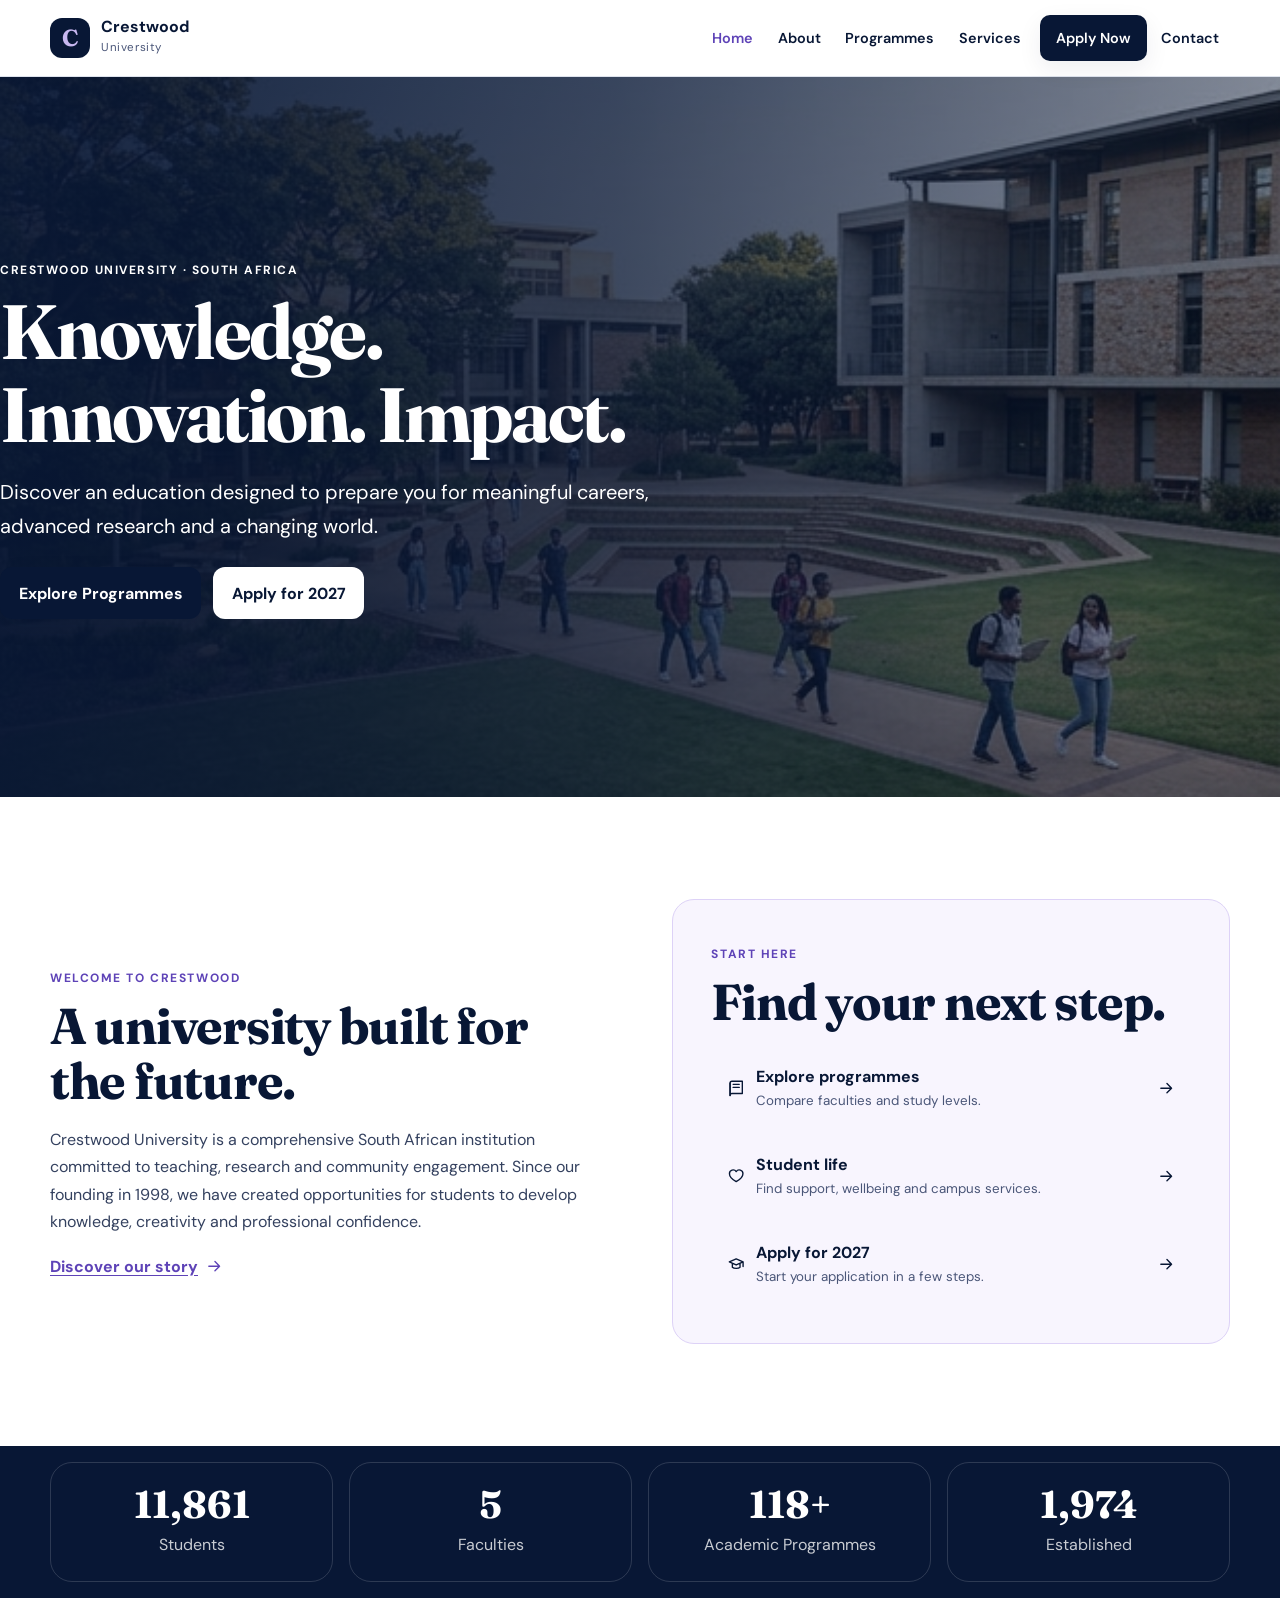
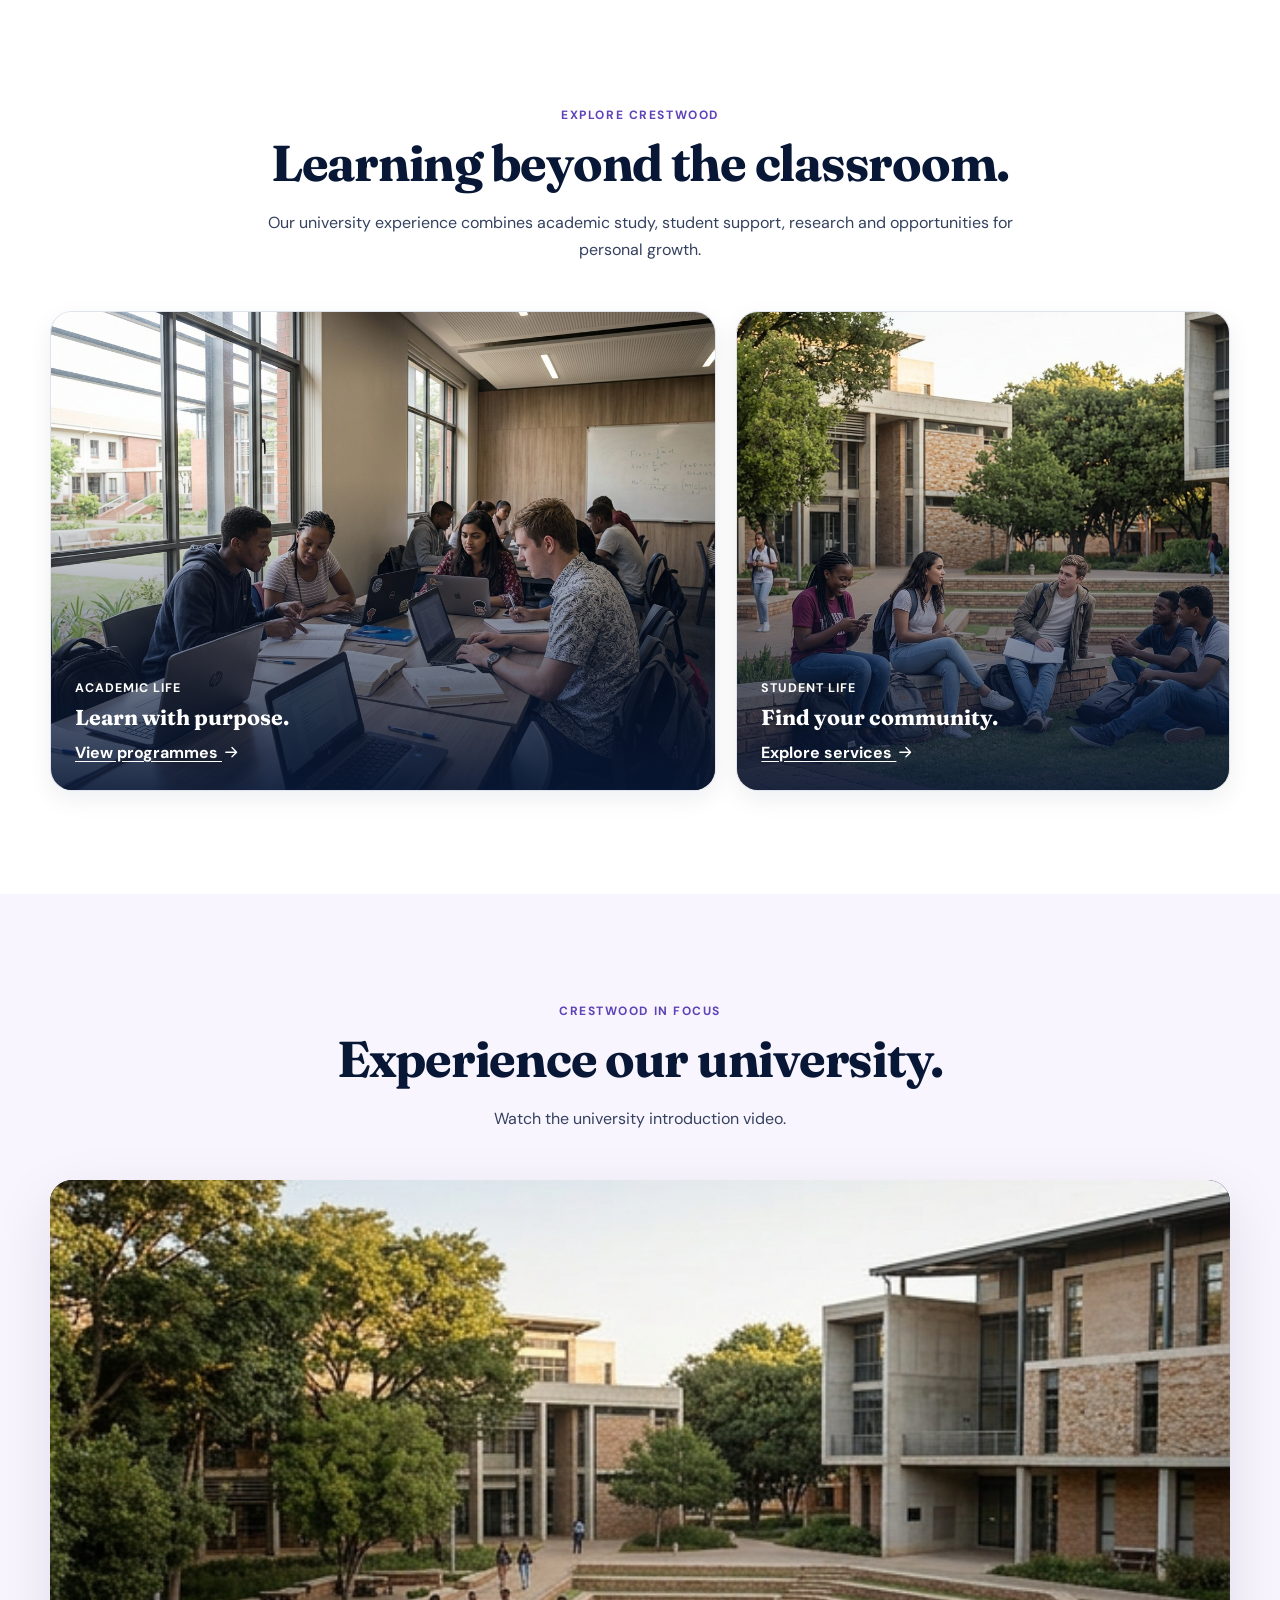
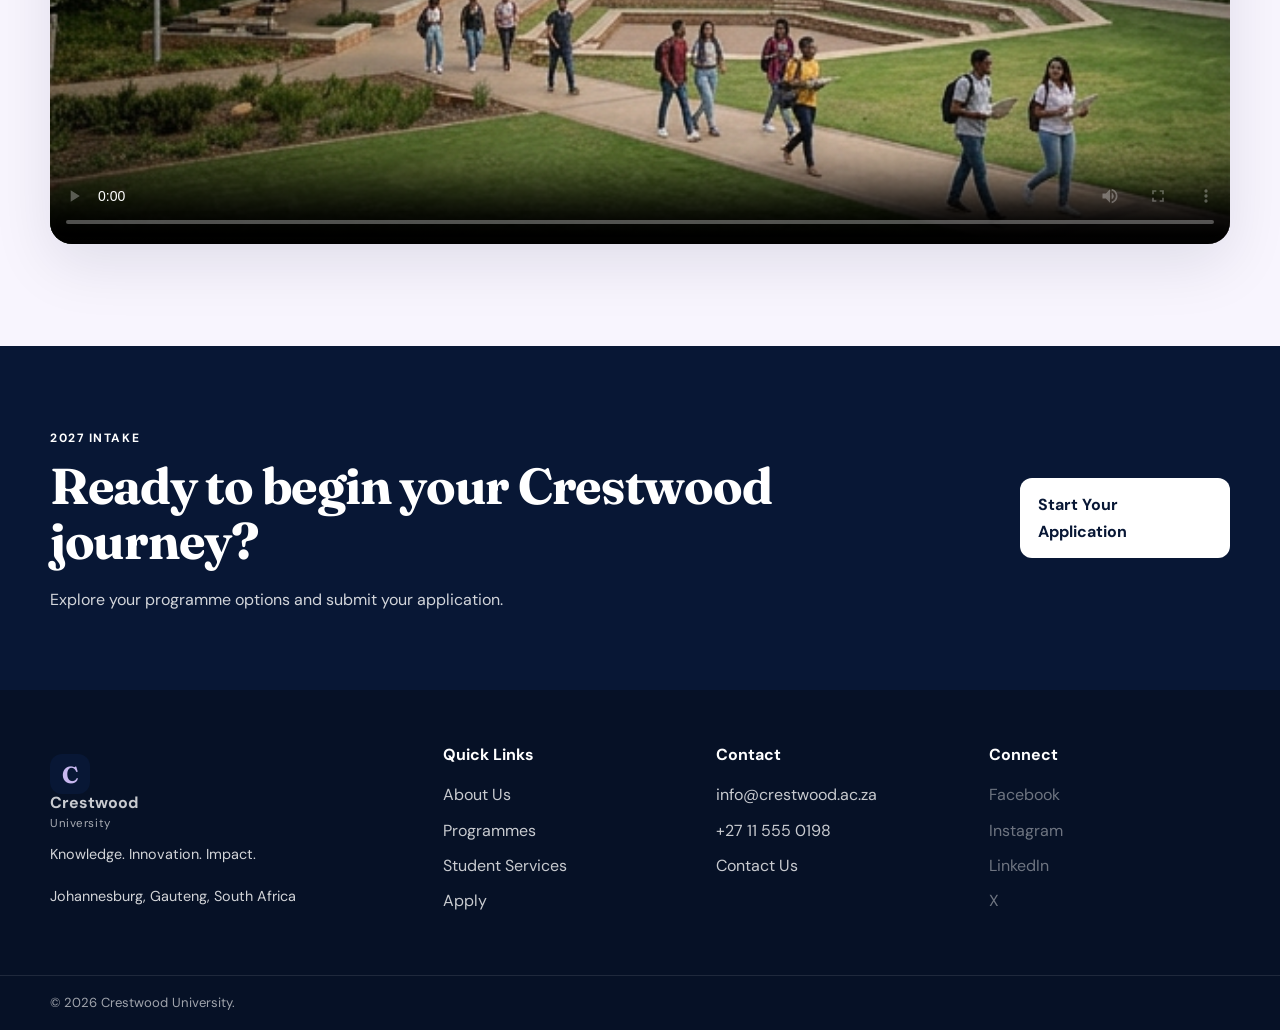
==== commit 451b42d8: "Add accessible stat count-up data" ====
--- a/index.html
+++ b/index.html
@@ -78,19 +78,19 @@
     <section class="stats-section">
         <div class="container stats-grid">
             <div class="stat-card">
-                <strong>12,000</strong>
+                <strong data-target="12000" data-display="12,000">12,000</strong>
                 <span>Students</span>
             </div>
             <div class="stat-card">
-                <strong>6</strong>
+                <strong data-target="6" data-display="6">6</strong>
                 <span>Faculties</span>
             </div>
             <div class="stat-card">
-                <strong>120+</strong>
+                <strong data-target="120" data-suffix="+" data-display="120+">120+</strong>
                 <span>Academic Programmes</span>
             </div>
             <div class="stat-card">
-                <strong>1998</strong>
+                <strong data-target="1998" data-display="1998">1998</strong>
                 <span>Established</span>
             </div>
         </div>
